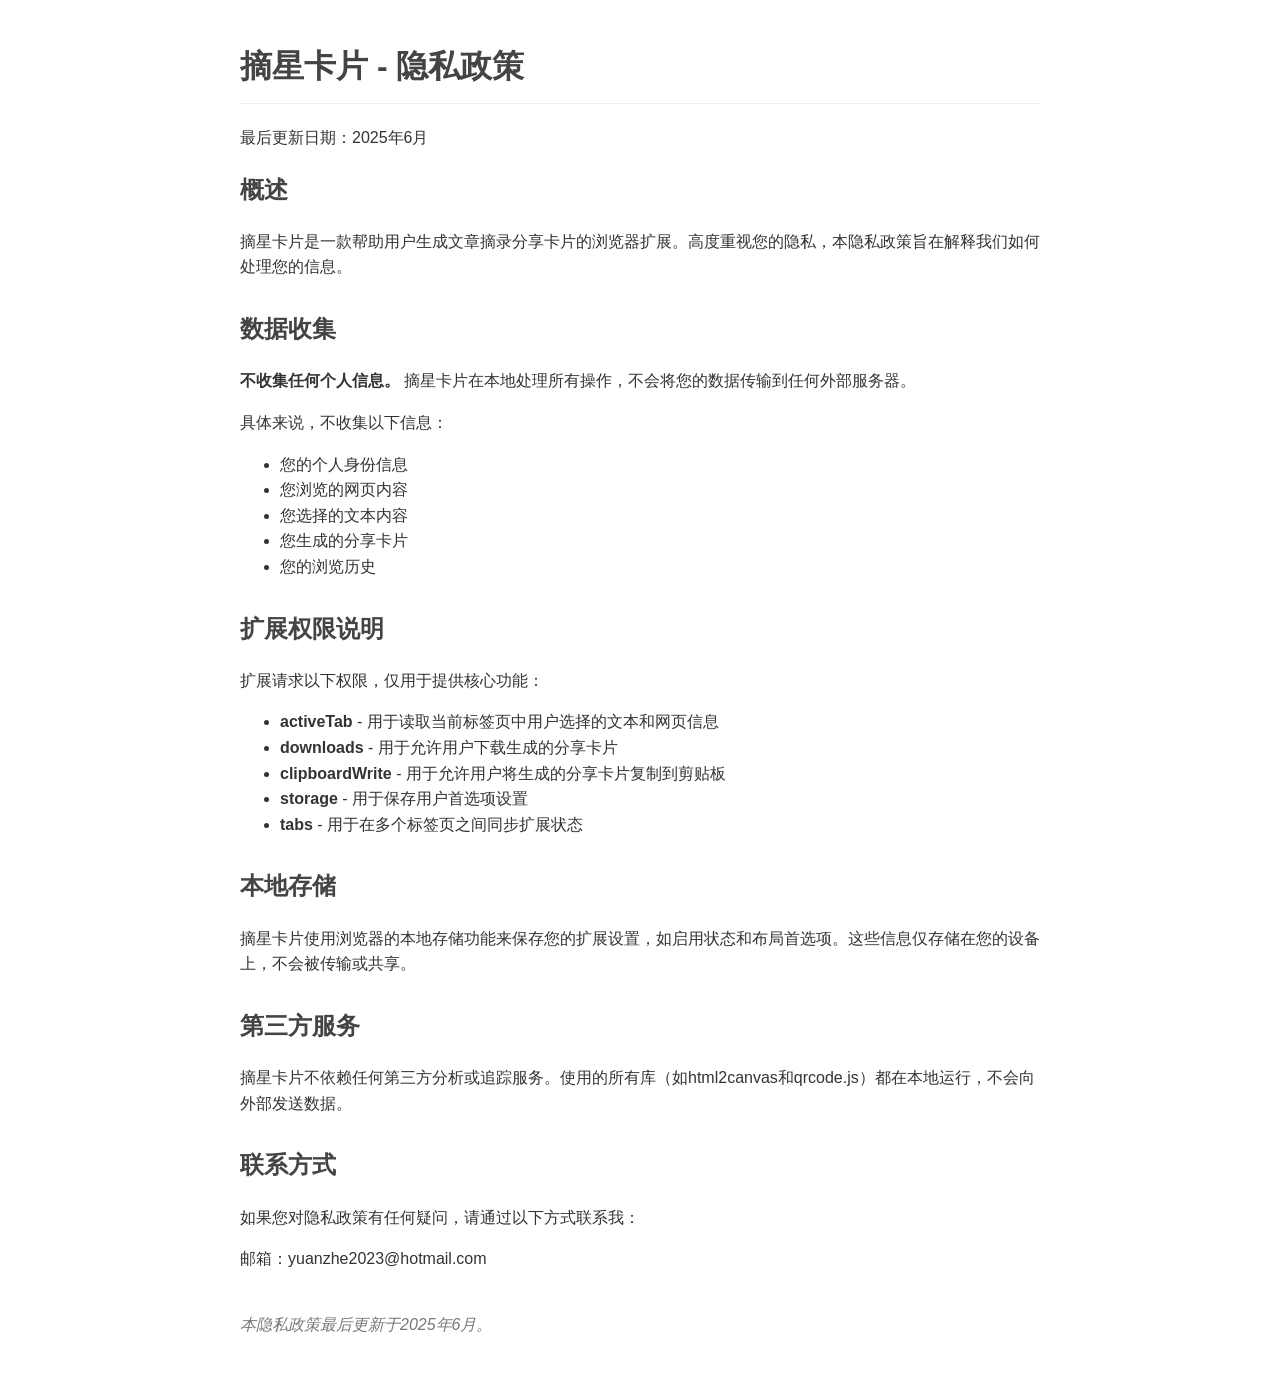
==== index.html @ 1c5a8ed7 "Update index.html" ====
<!-- privacy.html -->
<!DOCTYPE html>
<html>
<head>
    <meta charset="UTF-8">
    <title>摘星卡片 - 隐私政策</title>
    <style>
        body {
            font-family: Arial, sans-serif;
            max-width: 800px;
            margin: 0 auto;
            padding: 20px;
            line-height: 1.6;
            color: #333;
        }
        h1, h2 {
            color: #444;
        }
        h1 {
            border-bottom: 1px solid #eee;
            padding-bottom: 10px;
        }
        .section {
            margin-bottom: 30px;
        }
        .date {
            color: #777;
            font-style: italic;
            margin-top: 40px;
        }
    </style>
</head>
<body>
    <h1>摘星卡片 - 隐私政策</h1>
    <p>最后更新日期：2025年6月</p>
    
    <div class="section">
        <h2>概述</h2>
        <p>摘星卡片是一款帮助用户生成文章摘录分享卡片的浏览器扩展。高度重视您的隐私，本隐私政策旨在解释我们如何处理您的信息。</p>
    </div>
    
    <div class="section">
        <h2>数据收集</h2>
        <p><strong>不收集任何个人信息。</strong> 摘星卡片在本地处理所有操作，不会将您的数据传输到任何外部服务器。</p>
        <p>具体来说，不收集以下信息：</p>
        <ul>
            <li>您的个人身份信息</li>
            <li>您浏览的网页内容</li>
            <li>您选择的文本内容</li>
            <li>您生成的分享卡片</li>
            <li>您的浏览历史</li>
        </ul>
    </div>
    
    <div class="section">
        <h2>扩展权限说明</h2>
        <p>扩展请求以下权限，仅用于提供核心功能：</p>
        <ul>
            <li><strong>activeTab</strong> - 用于读取当前标签页中用户选择的文本和网页信息</li>
            <li><strong>downloads</strong> - 用于允许用户下载生成的分享卡片</li>
            <li><strong>clipboardWrite</strong> - 用于允许用户将生成的分享卡片复制到剪贴板</li>
            <li><strong>storage</strong> - 用于保存用户首选项设置</li>
            <li><strong>tabs</strong> - 用于在多个标签页之间同步扩展状态</li>
        </ul>
    </div>
    
    <div class="section">
        <h2>本地存储</h2>
        <p>摘星卡片使用浏览器的本地存储功能来保存您的扩展设置，如启用状态和布局首选项。这些信息仅存储在您的设备上，不会被传输或共享。</p>
    </div>
    
    <div class="section">
        <h2>第三方服务</h2>
        <p>摘星卡片不依赖任何第三方分析或追踪服务。使用的所有库（如html2canvas和qrcode.js）都在本地运行，不会向外部发送数据。</p>
    </div>
    
    <div class="section">
        <h2>联系方式</h2>
        <p>如果您对隐私政策有任何疑问，请通过以下方式联系我：</p>
        <p>邮箱：yuanzhe2023@hotmail.com</p>
    </div>
    
    <div class="date">
        <p>本隐私政策最后更新于2025年6月。</p>
    </div>
</body>
</html>
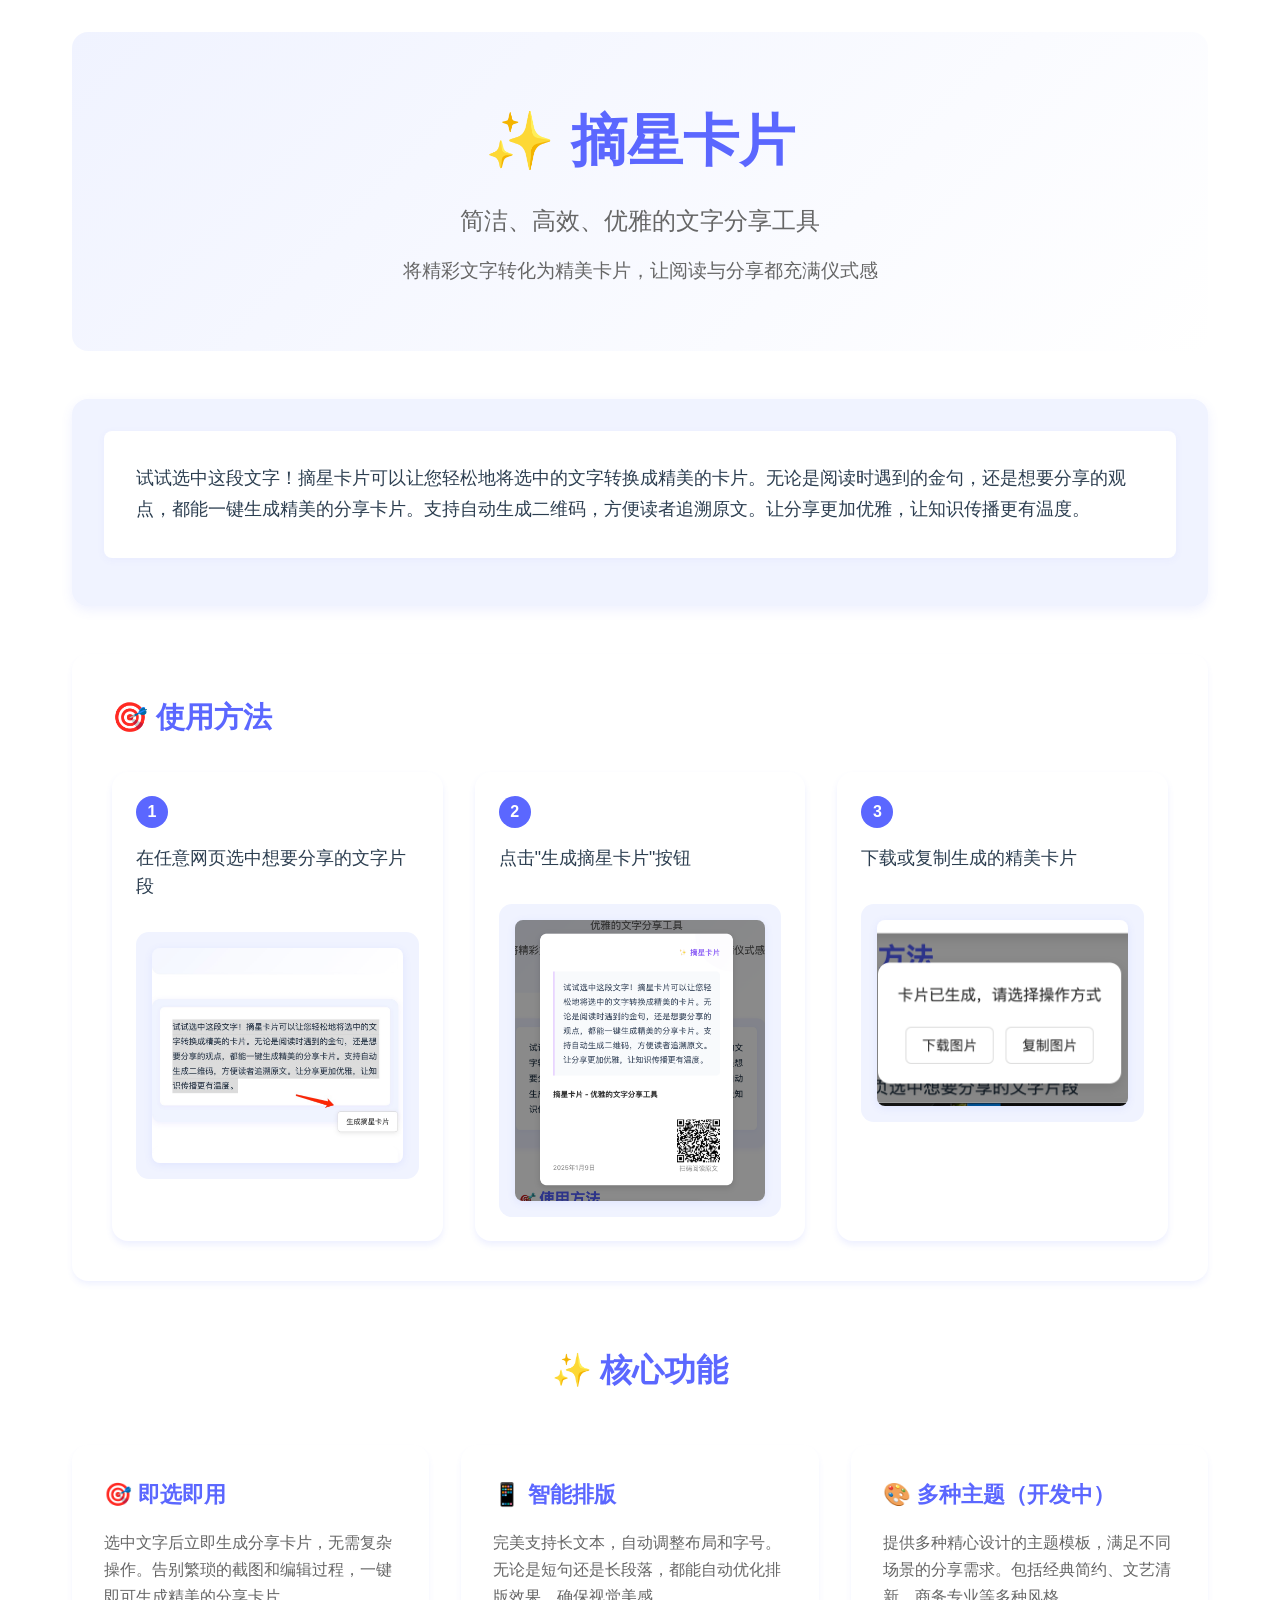
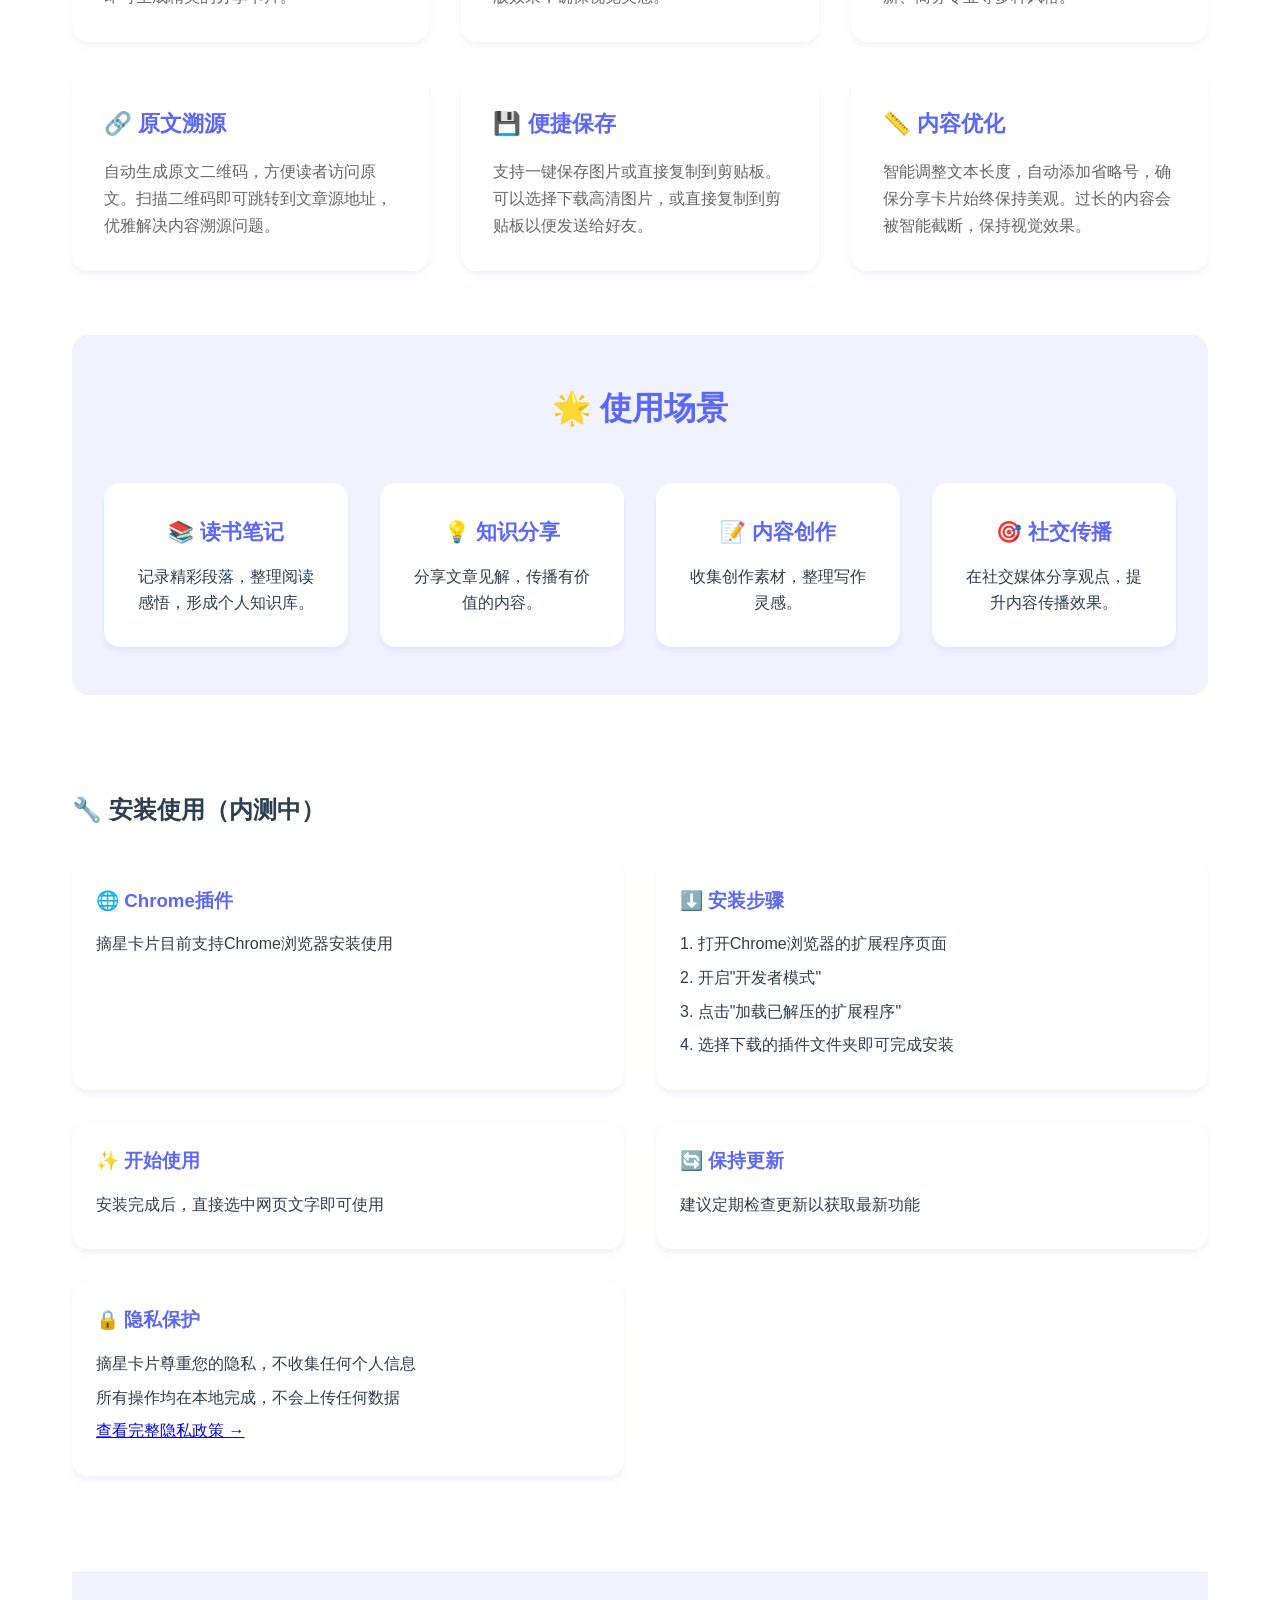
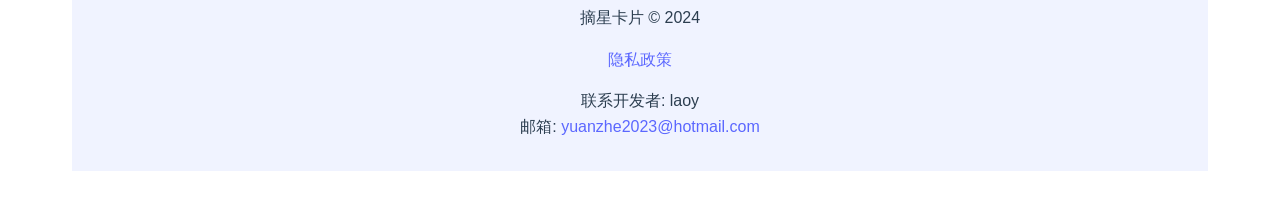
==== commit 65eccbaa: "Update index.html" ====
--- a/index.html
+++ b/index.html
@@ -1,87 +1,688 @@
-<!-- privacy.html -->
 <!DOCTYPE html>
-<html>
+<html lang="zh-CN">
 <head>
     <meta charset="UTF-8">
-    <title>摘星卡片 - 隐私政策</title>
+    <meta name="viewport" content="width=device-width, initial-scale=1.0">
+    <title>摘星卡片 - 简洁、高效、优雅的文字分享工具</title>
     <style>
+        :root {
+            --primary: #5B67FF;
+            --primary-light: #F0F3FF;
+            --text: #2C3E50;
+            --bg: #ffffff;
+        }
+    
+        * {
+            margin: 0;
+            padding: 0;
+            box-sizing: border-box;
+        }
+    
         body {
-            font-family: Arial, sans-serif;
-            max-width: 800px;
+            font-family: -apple-system, BlinkMacSystemFont, "Segoe UI", Roboto, sans-serif;
+            color: var(--text);
+            line-height: 1.6;
+            background: var(--bg);
+        }
+    
+        .container {
+            max-width: 1200px;
             margin: 0 auto;
-            padding: 20px;
-            line-height: 1.6;
-            color: #333;
-        }
-        h1, h2 {
-            color: #444;
-        }
-        h1 {
-            border-bottom: 1px solid #eee;
-            padding-bottom: 10px;
-        }
-        .section {
-            margin-bottom: 30px;
-        }
-        .date {
-            color: #777;
-            font-style: italic;
-            margin-top: 40px;
+            padding: 2rem;
+        }
+    
+        .hero {
+            text-align: center;
+            padding: 4rem 0;
+            background: linear-gradient(135deg, var(--primary-light) 0%, #FFFFFF 100%);
+            border-radius: 1rem;
+            margin-bottom: 3rem;
+        }
+    
+        .hero h1 {
+            font-size: 3.5rem;
+            margin-bottom: 1rem;
+            color: var(--primary);
+            animation: fadeInUp 0.8s ease;
+        }
+    
+        .hero p {
+            font-size: 1.5rem;
+            color: #666;
+            margin-bottom: 1rem;
+            animation: fadeInUp 1s ease;
+        }
+    
+        .hero-desc {
+            font-size: 1.2rem;
+            color: #666;
+            max-width: 600px;
+            margin: 0 auto;
+            animation: fadeInUp 1.2s ease;
+        }
+    
+        .demo-area {
+            background: var(--primary-light);
+            padding: 2rem;
+            border-radius: 1rem;
+            margin: 2rem 0;
+            box-shadow: 0 4px 12px rgba(91, 103, 255, 0.1);
+        }
+    
+        .demo-text {
+            background: white;
+            padding: 2rem;
+            border-radius: 0.5rem;
+            margin-bottom: 1rem;
+            line-height: 1.8;
+            font-size: 1.1rem;
+            box-shadow: 0 2px 8px rgba(91, 103, 255, 0.05);
+            cursor: text;
+        }
+    
+        .instructions {
+            background: white;
+            padding: 2.5rem;
+            border-radius: 1rem;
+            margin: 3rem 0;
+            box-shadow: 0 4px 6px -1px rgba(91, 103, 255, 0.1);
+        }
+    
+        .instructions h2 {
+            color: var(--primary);
+            margin-bottom: 1.5rem;
+            font-size: 1.8rem;
+        }
+    
+        .instructions ol {
+            padding-left: 1.5rem;
+            counter-reset: step;
+        }
+    
+        .instructions li {
+            margin-bottom: 1rem;
+            font-size: 1.1rem;
+            position: relative;
+            padding-left: 1rem;
+        }
+    
+        .features {
+            margin: 4rem 0;
+        }
+    
+        .features h2 {
+            text-align: center;
+            margin-bottom: 3rem;
+            color: var(--primary);
+            font-size: 2rem;
+        }
+    
+        .feature-grid {
+            display: grid;
+            grid-template-columns: repeat(auto-fit, minmax(280px, 1fr));
+            gap: 2rem;
+        }
+    
+        .feature {
+            background: white;
+            padding: 2rem;
+            border-radius: 1rem;
+            box-shadow: 0 4px 6px -1px rgba(91, 103, 255, 0.1);
+            transition: transform 0.3s ease, box-shadow 0.3s ease;
+        }
+    
+        .feature:hover {
+            transform: translateY(-5px);
+            box-shadow: 0 8px 12px -1px rgba(91, 103, 255, 0.15);
+        }
+    
+        .feature h3 {
+            color: var(--primary);
+            margin-bottom: 1rem;
+            font-size: 1.4rem;
+            display: flex;
+            align-items: center;
+            gap: 0.5rem;
+        }
+    
+        .feature p {
+            color: #666;
+            line-height: 1.7;
+        }
+    
+        .benefits {
+            margin: 4rem 0;
+            padding: 3rem 0;
+            background: var(--primary-light);
+            border-radius: 1rem;
+        }
+    
+        .benefits h2 {
+            text-align: center;
+            color: var(--primary);
+            margin-bottom: 3rem;
+            font-size: 2rem;
+        }
+    
+        .benefit-grid {
+            display: grid;
+            grid-template-columns: repeat(auto-fit, minmax(240px, 1fr));
+            gap: 2rem;
+            padding: 0 2rem;
+        }
+    
+        .benefit-item {
+            background: white;
+            padding: 2rem;
+            border-radius: 1rem;
+            text-align: center;
+            box-shadow: 0 4px 6px rgba(91, 103, 255, 0.1);
+            transition: transform 0.3s ease;
+        }
+    
+        .benefit-item:hover {
+            transform: translateY(-5px);
+        }
+    
+        .benefit-item h3 {
+            color: var(--primary);
+            margin-bottom: 1rem;
+            font-size: 1.3rem;
+        }
+    
+        footer {
+            text-align: center;
+            padding: 3rem 0;
+            margin-top: 4rem;
+            border-top: 1px solid #eee;
+        }
+    
+        .footer-links {
+            margin: 1rem 0;
+        }
+    
+        .footer-links a {
+            color: var(--primary);
+            text-decoration: none;
+            margin: 0 1rem;
+            transition: color 0.3s ease;
+        }
+    
+        .footer-links a:hover {
+            color: var(--text);
+        }
+
+        /* 添加新的demo演示样式 */
+        .demo-steps {
+            display: none;
+            margin-top: 2rem;
+            padding: 1rem;
+            background: white;
+            border-radius: 0.5rem;
+            box-shadow: 0 2px 8px rgba(91, 103, 255, 0.1);
+            animation: fadeIn 0.5s ease;
+        }
+
+        .demo-step {
+            display: none;
+            padding: 1rem;
+            margin-bottom: 1rem;
+            border-radius: 0.5rem;
+            background: var(--primary-light);
+        }
+
+        .demo-card {
+            background: white;
+            padding: 2rem;
+            border-radius: 0.5rem;
+            box-shadow: 0 4px 12px rgba(91, 103, 255, 0.15);
+            margin: 1rem 0;
+            position: relative;
+        }
+
+        .demo-buttons {
+            display: flex;
+            gap: 1rem;
+            margin-top: 1rem;
+        }
+
+        .demo-button {
+            padding: 0.5rem 1.5rem;
+            border-radius: 0.5rem;
+            border: none;
+            background: var(--primary);
+            color: white;
+            cursor: pointer;
+            transition: all 0.3s ease;
+        }
+
+        .demo-button:hover {
+            transform: translateY(-2px);
+            box-shadow: 0 2px 8px rgba(91, 103, 255, 0.2);
+        }
+
+        .usage-section {
+    padding: 2rem 0;
+        }
+
+        .usage-grid {
+            display: grid;
+            grid-template-columns: repeat(2, 1fr);
+            gap: 2rem;
+            margin-top: 2rem;
+        }
+
+        .usage-item {
+            background: white;
+            padding: 1.5rem;
+            border-radius: 1rem;
+            box-shadow: 0 4px 6px rgba(91, 103, 255, 0.1);
+        }
+
+        .usage-item h3 {
+            color: var(--primary);
+            margin-bottom: 1rem;
+        }
+
+        .usage-item p {
+            margin-bottom: 0.5rem;
+            color: var(--text);
+        }
+
+        .footer {
+            margin-top: 4rem;
+            padding: 2rem 0;
+            background: var(--primary-light);
+        }
+
+        .footer-content {
+            max-width: 1200px;
+            margin: 0 auto;
+            padding: 0 1rem;
+            text-align: center;
+        }
+
+        .contact {
+            margin-top: 1rem;
+        }
+
+        .contact a {
+            color: var(--primary);
+            text-decoration: none;
+        }
+
+        .contact a:hover {
+            text-decoration: underline;
+        }
+
+        @media (max-width: 768px) {
+            .usage-grid {
+                grid-template-columns: 1fr;
+            }
+            
+            .usage-item {
+                padding: 1rem;
+            }
+        }
+
+
+
+
+
+        @keyframes fadeIn {
+            from { opacity: 0; transform: translateY(10px); }
+            to { opacity: 1; transform: translateY(0); }
+        }
+
+
+
+
+
+
+
+    
+        @keyframes fadeInUp {
+            from {
+                opacity: 0;
+                transform: translateY(20px);
+            }
+            to {
+                opacity: 1;
+                transform: translateY(0);
+            }
+        }
+    
+        /* 响应式设计 */
+        @media (max-width: 768px) {
+            .container {
+                padding: 1rem;
+            }
+    
+            .hero h1 {
+                font-size: 2.5rem;
+            }
+    
+            .hero p {
+                font-size: 1.2rem;
+            }
+    
+            .feature-grid {
+                grid-template-columns: 1fr;
+            }
+    
+            .demo-area {
+                padding: 1rem;
+            }
+    
+            .demo-text {
+                padding: 1.5rem;
+                font-size: 1rem;
+            }
+    
+            .instructions {
+                padding: 1.5rem;
+            }
+        }
+    
+        /* 深色模式支持 */
+        @media (prefers-color-scheme: dark) {
+            :root {
+                --bg: #ffffff;
+                --text: #2C3E50;
+                --primary-light: #F0F3FF;
+            }
+    
+            .feature,
+            .benefit-item,
+            .demo-text {
+                background: #ffffff;
+            }
         }
     </style>
 </head>
 <body>
-    <h1>摘星卡片 - 隐私政策</h1>
-    <p>最后更新日期：2025年6月</p>
-    
-    <div class="section">
-        <h2>概述</h2>
-        <p>摘星卡片是一款帮助用户生成文章摘录分享卡片的浏览器扩展。高度重视您的隐私，本隐私政策旨在解释我们如何处理您的信息。</p>
+    <div class="container">
+        <section class="hero">
+            <h1>✨ 摘星卡片</h1>
+            <p>简洁、高效、优雅的文字分享工具</p>
+            <div class="hero-desc">
+                将精彩文字转化为精美卡片，让阅读与分享都充满仪式感
+            </div>
+        </section>
+
+        <section class="demo-area">
+            <div class="demo-text">
+                试试选中这段文字！摘星卡片可以让您轻松地将选中的文字转换成精美的卡片。无论是阅读时遇到的金句，还是想要分享的观点，都能一键生成精美的分享卡片。支持自动生成二维码，方便读者追溯原文。让分享更加优雅，让知识传播更有温度。
+            </div>
+        </section>
+
+        <section class="instructions">
+            <h2>🎯 使用方法</h2>
+            <div class="instruction-steps">
+                <div class="step">
+                    <div class="step-content">
+                        <div class="step-number">1</div>
+                        <p>在任意网页选中想要分享的文字片段</p>
+                        <div class="step-image">
+                            <img src="click.png" alt="选中文字示例" />
+                        </div>
+                    </div>
+                </div>
+        
+                <div class="step">
+                    <div class="step-content">
+                        <div class="step-number">2</div>
+                        <p>点击"生成摘星卡片"按钮</p>
+                        <div class="step-image">
+                            <img src="create.png" alt="点击生成按钮" />
+                        </div>
+                    </div>
+                </div>
+        
+                <div class="step">
+                    <div class="step-content">
+                        <div class="step-number">3</div>
+                        <p>下载或复制生成的精美卡片</p>
+                        <div class="step-image">
+                            <img src="choose.png" alt="卡片预览和下载" />
+                        </div>
+                    </div>
+                </div>
+            </div>
+        </section>
+        
+        <style>
+        .instruction-steps {
+            display: grid;
+            gap: 2rem;
+            margin-top: 2rem;
+        }
+        
+        .step {
+            background: white;
+            border-radius: 1rem;
+            padding: 1.5rem;
+            box-shadow: 0 4px 6px rgba(91, 103, 255, 0.1);
+            transition: transform 0.3s ease;
+        }
+        
+        .step:hover {
+            transform: translateY(-5px);
+        }
+        
+        .step-content {
+            display: flex;
+            flex-direction: column;
+            gap: 1rem;
+        }
+        
+        .step-number {
+            width: 2rem;
+            height: 2rem;
+            background: var(--primary);
+            color: white;
+            border-radius: 50%;
+            display: flex;
+            align-items: center;
+            justify-content: center;
+            font-weight: bold;
+        }
+        
+        .step p {
+            font-size: 1.1rem;
+            color: var(--text);
+            margin-bottom: 1rem;
+        }
+        
+        .step-image {
+            background: var(--primary-light);
+            border-radius: 0.8rem;
+            padding: 1rem;
+            display: flex;
+            justify-content: center;
+            align-items: center;
+            overflow: hidden;
+        }
+        
+        .step-image img {
+            max-width: 100%;
+            height: auto;
+            border-radius: 0.5rem;
+            box-shadow: 0 2px 8px rgba(91, 103, 255, 0.1);
+        }
+        
+        @media (min-width: 768px) {
+            .instruction-steps {
+                grid-template-columns: repeat(3, 1fr);
+            }
+        }
+        
+        @media (max-width: 767px) {
+            .instruction-steps {
+                grid-template-columns: 1fr;
+            }
+            
+            .step {
+                padding: 1rem;
+            }
+        }
+        </style>
+
+        <section class="features">
+            <h2>✨ 核心功能</h2>
+            <div class="feature-grid">
+                <div class="feature">
+                    <h3>🎯 即选即用</h3>
+                    <p>选中文字后立即生成分享卡片，无需复杂操作。告别繁琐的截图和编辑过程，一键即可生成精美的分享卡片。</p>
+                </div>
+                
+                <div class="feature">
+                    <h3>📱 智能排版</h3>
+                    <p>完美支持长文本，自动调整布局和字号。无论是短句还是长段落，都能自动优化排版效果，确保视觉美感。</p>
+                </div>
+                
+                <div class="feature">
+                    <h3>🎨 多种主题（开发中）</h3>
+                    <p>提供多种精心设计的主题模板，满足不同场景的分享需求。包括经典简约、文艺清新、商务专业等多种风格。</p>
+                </div>
+                
+                <div class="feature">
+                    <h3>🔗 原文溯源</h3>
+                    <p>自动生成原文二维码，方便读者访问原文。扫描二维码即可跳转到文章源地址，优雅解决内容溯源问题。</p>
+                </div>
+                
+                <div class="feature">
+                    <h3>💾 便捷保存</h3>
+                    <p>支持一键保存图片或直接复制到剪贴板。可以选择下载高清图片，或直接复制到剪贴板以便发送给好友。</p>
+                </div>
+                
+                <div class="feature">
+                    <h3>📏 内容优化</h3>
+                    <p>智能调整文本长度，自动添加省略号，确保分享卡片始终保持美观。过长的内容会被智能截断，保持视觉效果。</p>
+                </div>
+            </div>
+        </section>
+
+        <section class="benefits">
+            <h2>🌟 使用场景</h2>
+            <div class="benefit-grid">
+                <div class="benefit-item">
+                    <h3>📚 读书笔记</h3>
+                    <p>记录精彩段落，整理阅读感悟，形成个人知识库。</p>
+                </div>
+                <div class="benefit-item">
+                    <h3>💡 知识分享</h3>
+                    <p>分享文章见解，传播有价值的内容。</p>
+                </div>
+                <div class="benefit-item">
+                    <h3>📝 内容创作</h3>
+                    <p>收集创作素材，整理写作灵感。</p>
+                </div>
+                <div class="benefit-item">
+                    <h3>🎯 社交传播</h3>
+                    <p>在社交媒体分享观点，提升内容传播效果。</p>
+                </div>
+            </div>
+        </section>
+
+        <!-- 添加安装使用部分 -->
+        <section class="usage-section">
+            <h2>🔧 安装使用（内测中）</h2>
+            <div class="usage-grid">
+                <div class="usage-item">
+                    <h3>🌐 Chrome插件</h3>
+                    <p>摘星卡片目前支持Chrome浏览器安装使用</p>
+                </div>
+                
+                <div class="usage-item">
+                    <h3>⬇️ 安装步骤</h3>
+                    <p>1. 打开Chrome浏览器的扩展程序页面</p>
+                    <p>2. 开启"开发者模式"</p>
+                    <p>3. 点击"加载已解压的扩展程序"</p>
+                    <p>4. 选择下载的插件文件夹即可完成安装</p>
+                </div>
+                
+                <div class="usage-item">
+                    <h3>✨ 开始使用</h3>
+                    <p>安装完成后，直接选中网页文字即可使用</p>
+                </div>
+                
+                <div class="usage-item">
+                    <h3>🔄 保持更新</h3>
+                    <p>建议定期检查更新以获取最新功能</p>
+                </div>
+
+                 <!-- 添加新的隐私项 -->
+        <div class="usage-item">
+            <h3>🔒 隐私保护</h3>
+            <p>摘星卡片尊重您的隐私，不收集任何个人信息</p>
+            <p>所有操作均在本地完成，不会上传任何数据</p>
+            <p><a href="https://starcardprivacy.pages.dev/" target="_blank">查看完整隐私政策 →</a></p>
+        </div>
+            </div>
+        </section>
+
+
+        <!-- 修改底部联系信息 -->
+      <footer class="footer">
+    <div class="footer-content">
+        <div class="copyright">
+            <p>摘星卡片 © 2024</p>
+        </div>
+        <div class="footer-links">
+            <a href="https://starcardprivacy.pages.dev/" target="_blank">隐私政策</a>
+        </div>
+        <div class="contact">
+            <p>联系开发者: laoy</p>
+            <p>邮箱: <a href="mailto:yuanzhe2023@hotmail.com">yuanzhe2023@hotmail.com</a></p>
+        </div>
     </div>
-    
-    <div class="section">
-        <h2>数据收集</h2>
-        <p><strong>不收集任何个人信息。</strong> 摘星卡片在本地处理所有操作，不会将您的数据传输到任何外部服务器。</p>
-        <p>具体来说，不收集以下信息：</p>
-        <ul>
-            <li>您的个人身份信息</li>
-            <li>您浏览的网页内容</li>
-            <li>您选择的文本内容</li>
-            <li>您生成的分享卡片</li>
-            <li>您的浏览历史</li>
-        </ul>
-    </div>
-    
-    <div class="section">
-        <h2>扩展权限说明</h2>
-        <p>扩展请求以下权限，仅用于提供核心功能：</p>
-        <ul>
-            <li><strong>activeTab</strong> - 用于读取当前标签页中用户选择的文本和网页信息</li>
-            <li><strong>downloads</strong> - 用于允许用户下载生成的分享卡片</li>
-            <li><strong>clipboardWrite</strong> - 用于允许用户将生成的分享卡片复制到剪贴板</li>
-            <li><strong>storage</strong> - 用于保存用户首选项设置</li>
-            <li><strong>tabs</strong> - 用于在多个标签页之间同步扩展状态</li>
-        </ul>
-    </div>
-    
-    <div class="section">
-        <h2>本地存储</h2>
-        <p>摘星卡片使用浏览器的本地存储功能来保存您的扩展设置，如启用状态和布局首选项。这些信息仅存储在您的设备上，不会被传输或共享。</p>
-    </div>
-    
-    <div class="section">
-        <h2>第三方服务</h2>
-        <p>摘星卡片不依赖任何第三方分析或追踪服务。使用的所有库（如html2canvas和qrcode.js）都在本地运行，不会向外部发送数据。</p>
-    </div>
-    
-    <div class="section">
-        <h2>联系方式</h2>
-        <p>如果您对隐私政策有任何疑问，请通过以下方式联系我：</p>
-        <p>邮箱：yuanzhe2023@hotmail.com</p>
-    </div>
-    
-    <div class="date">
-        <p>本隐私政策最后更新于2025年6月。</p>
-    </div>
+</footer>
+    <script>
+
+        // 演示选中文字效果
+        document.querySelector('.demo-text').addEventListener('mouseup', function() {
+            const selection = window.getSelection();
+            if (selection.toString().trim().length > 0) {
+                // 创建提示按钮
+                const toast = document.createElement('div');
+                toast.style.cssText = `
+                    position: fixed;
+                    top: 50%;
+                    left: 50%;
+                    transform: translate(-50%, -50%);
+                    background: var(--primary);
+                    color: white;
+                    padding: 1rem 2rem;
+                    border-radius: 0.5rem;
+                    z-index: 1000;
+                    animation: fadeIn 0.3s ease;
+                `;
+                toast.textContent = '👆 实际使用时会在这里显示"生成摘星卡片"按钮';
+                document.body.appendChild(toast);
+                
+                // 2秒后移除提示
+                setTimeout(() => {
+                    toast.style.animation = 'fadeOut 0.3s ease';
+                    setTimeout(() => toast.remove(), 300);
+                }, 2000);
+            }
+        });
+
+        // 平滑滚动
+        document.querySelectorAll('a[href^="#"]').forEach(anchor => {
+            anchor.addEventListener('click', function (e) {
+                e.preventDefault();
+                document.querySelector(this.getAttribute('href'))?.scrollIntoView({
+                    behavior: 'smooth'
+                });
+            });
+        });
+
+/* 添加新的demo代码 */
+
+
+
+    </script>
 </body>
 </html>
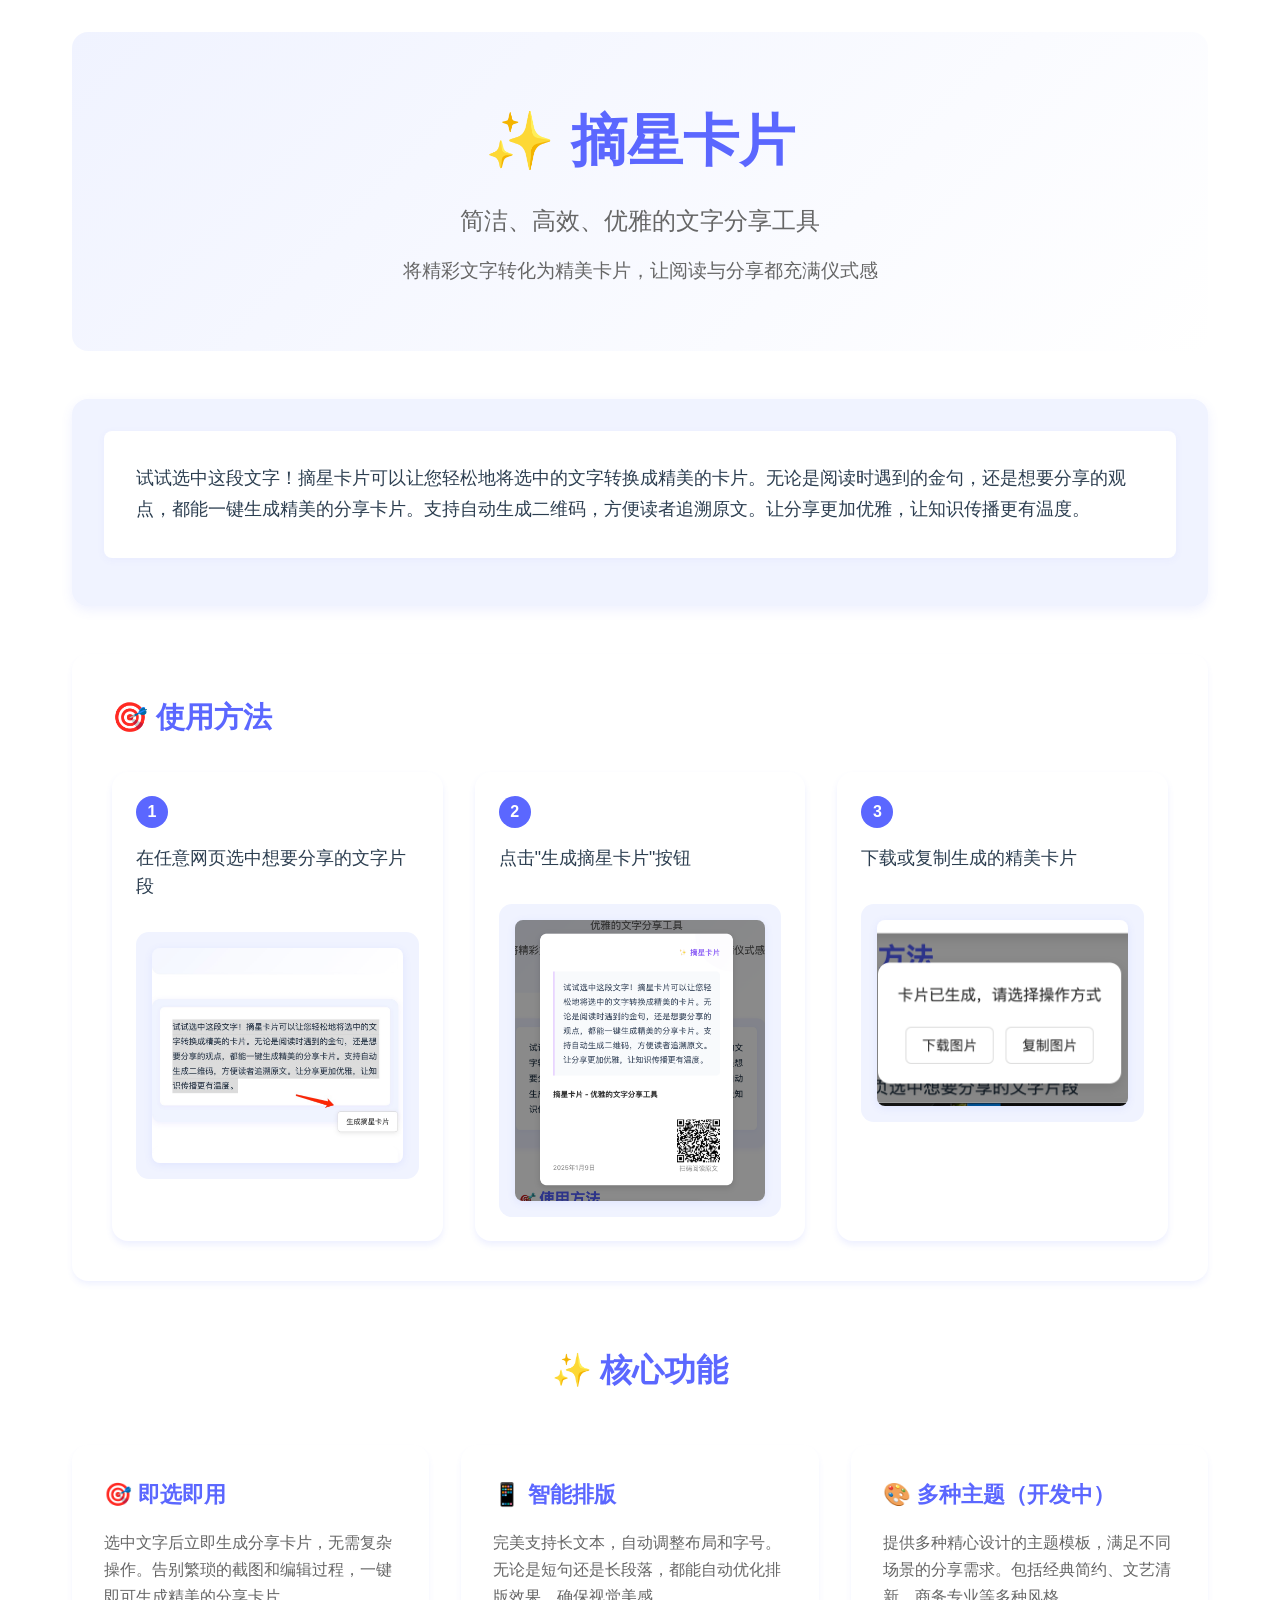
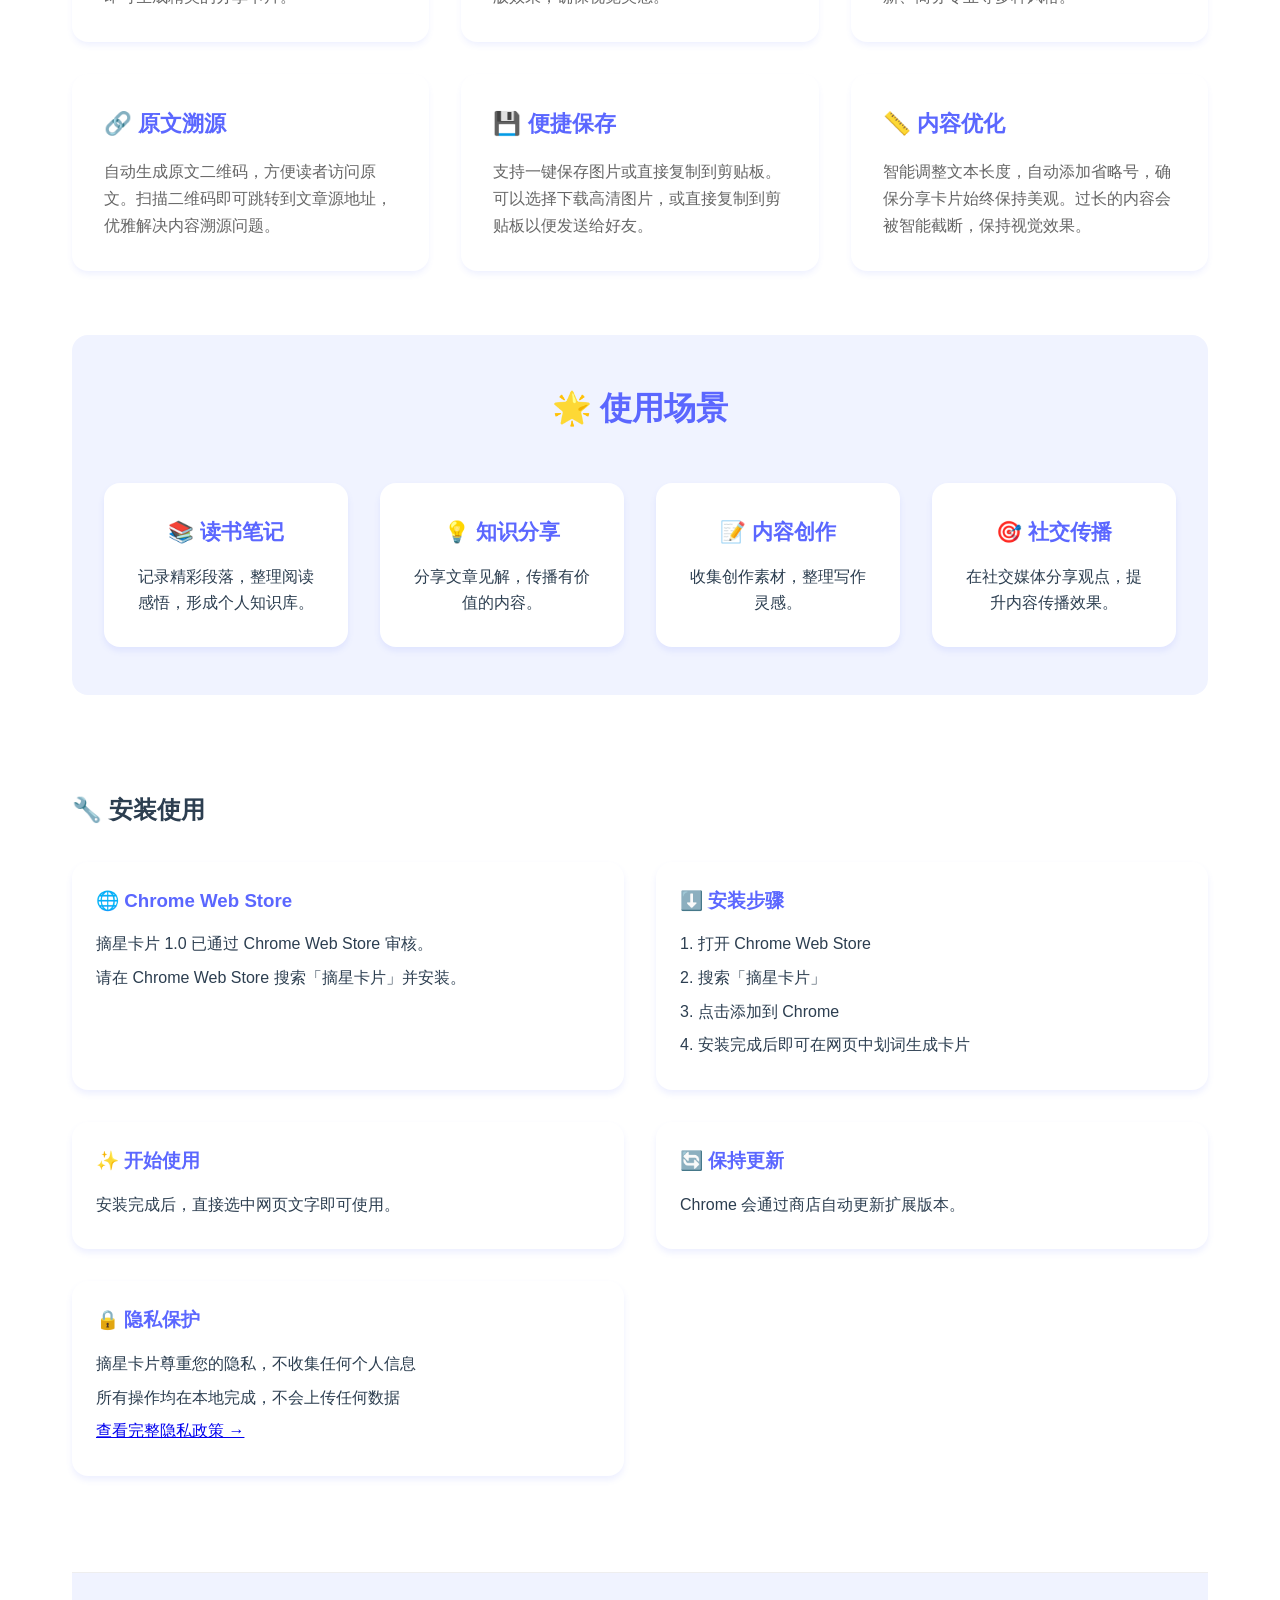
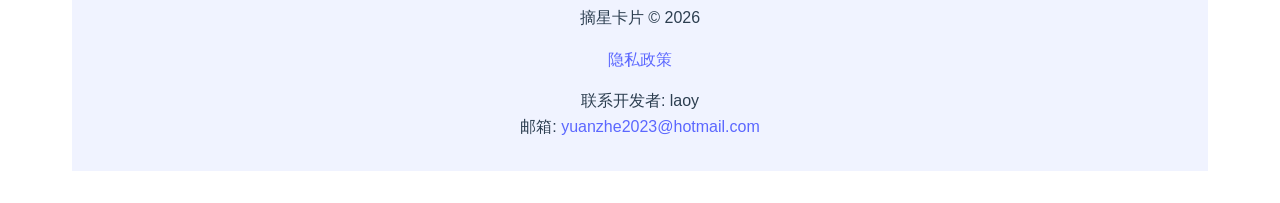
==== commit 8b551b49: "Update Starcard page for Chrome Web Store launch" ====
--- a/index.html
+++ b/index.html
@@ -587,29 +587,30 @@
 
         <!-- 添加安装使用部分 -->
         <section class="usage-section">
-            <h2>🔧 安装使用（内测中）</h2>
+            <h2>🔧 安装使用</h2>
             <div class="usage-grid">
                 <div class="usage-item">
-                    <h3>🌐 Chrome插件</h3>
-                    <p>摘星卡片目前支持Chrome浏览器安装使用</p>
+                    <h3>🌐 Chrome Web Store</h3>
+                    <p>摘星卡片 1.0 已通过 Chrome Web Store 审核。</p>
+                    <p>请在 Chrome Web Store 搜索「摘星卡片」并安装。</p>
                 </div>
                 
                 <div class="usage-item">
                     <h3>⬇️ 安装步骤</h3>
-                    <p>1. 打开Chrome浏览器的扩展程序页面</p>
-                    <p>2. 开启"开发者模式"</p>
-                    <p>3. 点击"加载已解压的扩展程序"</p>
-                    <p>4. 选择下载的插件文件夹即可完成安装</p>
+                    <p>1. 打开 Chrome Web Store</p>
+                    <p>2. 搜索「摘星卡片」</p>
+                    <p>3. 点击添加到 Chrome</p>
+                    <p>4. 安装完成后即可在网页中划词生成卡片</p>
                 </div>
                 
                 <div class="usage-item">
                     <h3>✨ 开始使用</h3>
-                    <p>安装完成后，直接选中网页文字即可使用</p>
+                    <p>安装完成后，直接选中网页文字即可使用。</p>
                 </div>
                 
                 <div class="usage-item">
                     <h3>🔄 保持更新</h3>
-                    <p>建议定期检查更新以获取最新功能</p>
+                    <p>Chrome 会通过商店自动更新扩展版本。</p>
                 </div>
 
                  <!-- 添加新的隐私项 -->
@@ -617,7 +618,7 @@
             <h3>🔒 隐私保护</h3>
             <p>摘星卡片尊重您的隐私，不收集任何个人信息</p>
             <p>所有操作均在本地完成，不会上传任何数据</p>
-            <p><a href="https://starcardprivacy.pages.dev/" target="_blank">查看完整隐私政策 →</a></p>
+            <p><a href="./privacy.html">查看完整隐私政策 →</a></p>
         </div>
             </div>
         </section>
@@ -625,12 +626,12 @@
 
         <!-- 修改底部联系信息 -->
       <footer class="footer">
-    <div class="footer-content">
+        <div class="footer-content">
         <div class="copyright">
-            <p>摘星卡片 © 2024</p>
+            <p>摘星卡片 © 2026</p>
         </div>
         <div class="footer-links">
-            <a href="https://starcardprivacy.pages.dev/" target="_blank">隐私政策</a>
+            <a href="./privacy.html">隐私政策</a>
         </div>
         <div class="contact">
             <p>联系开发者: laoy</p>
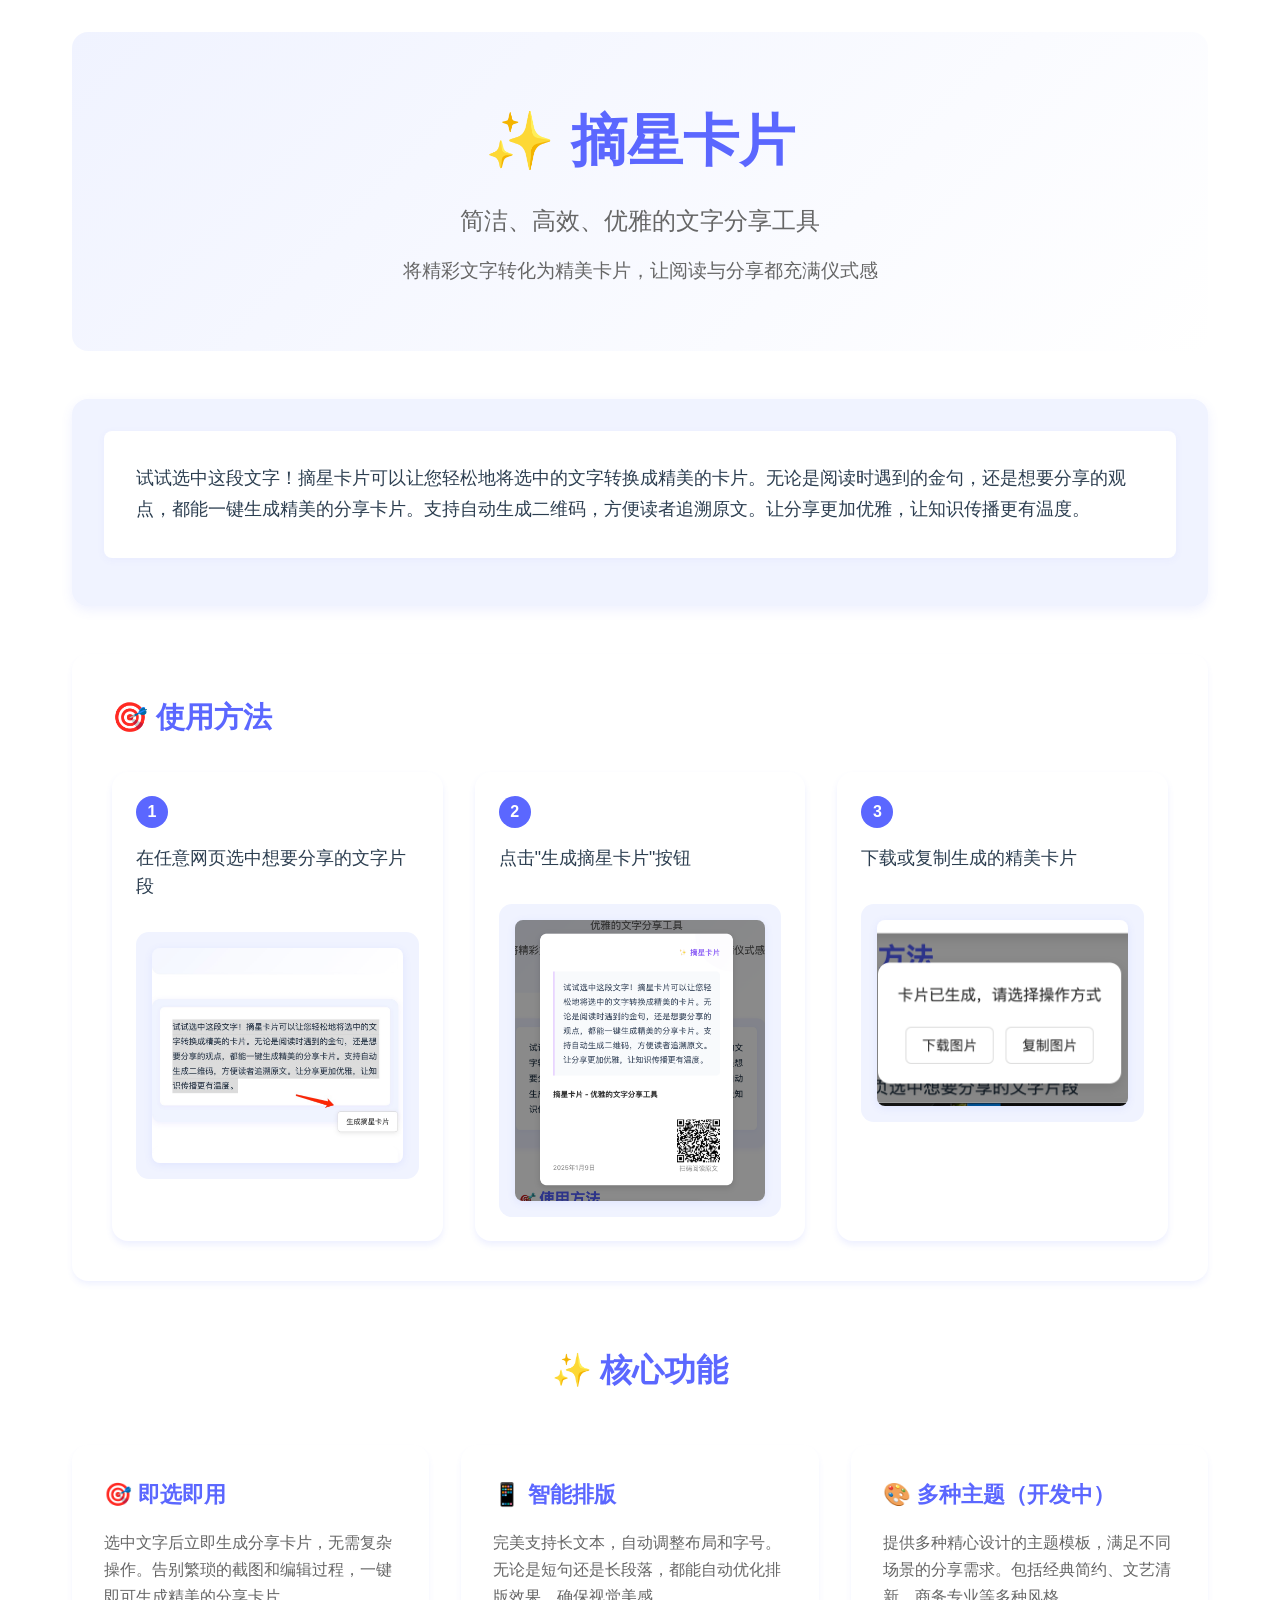
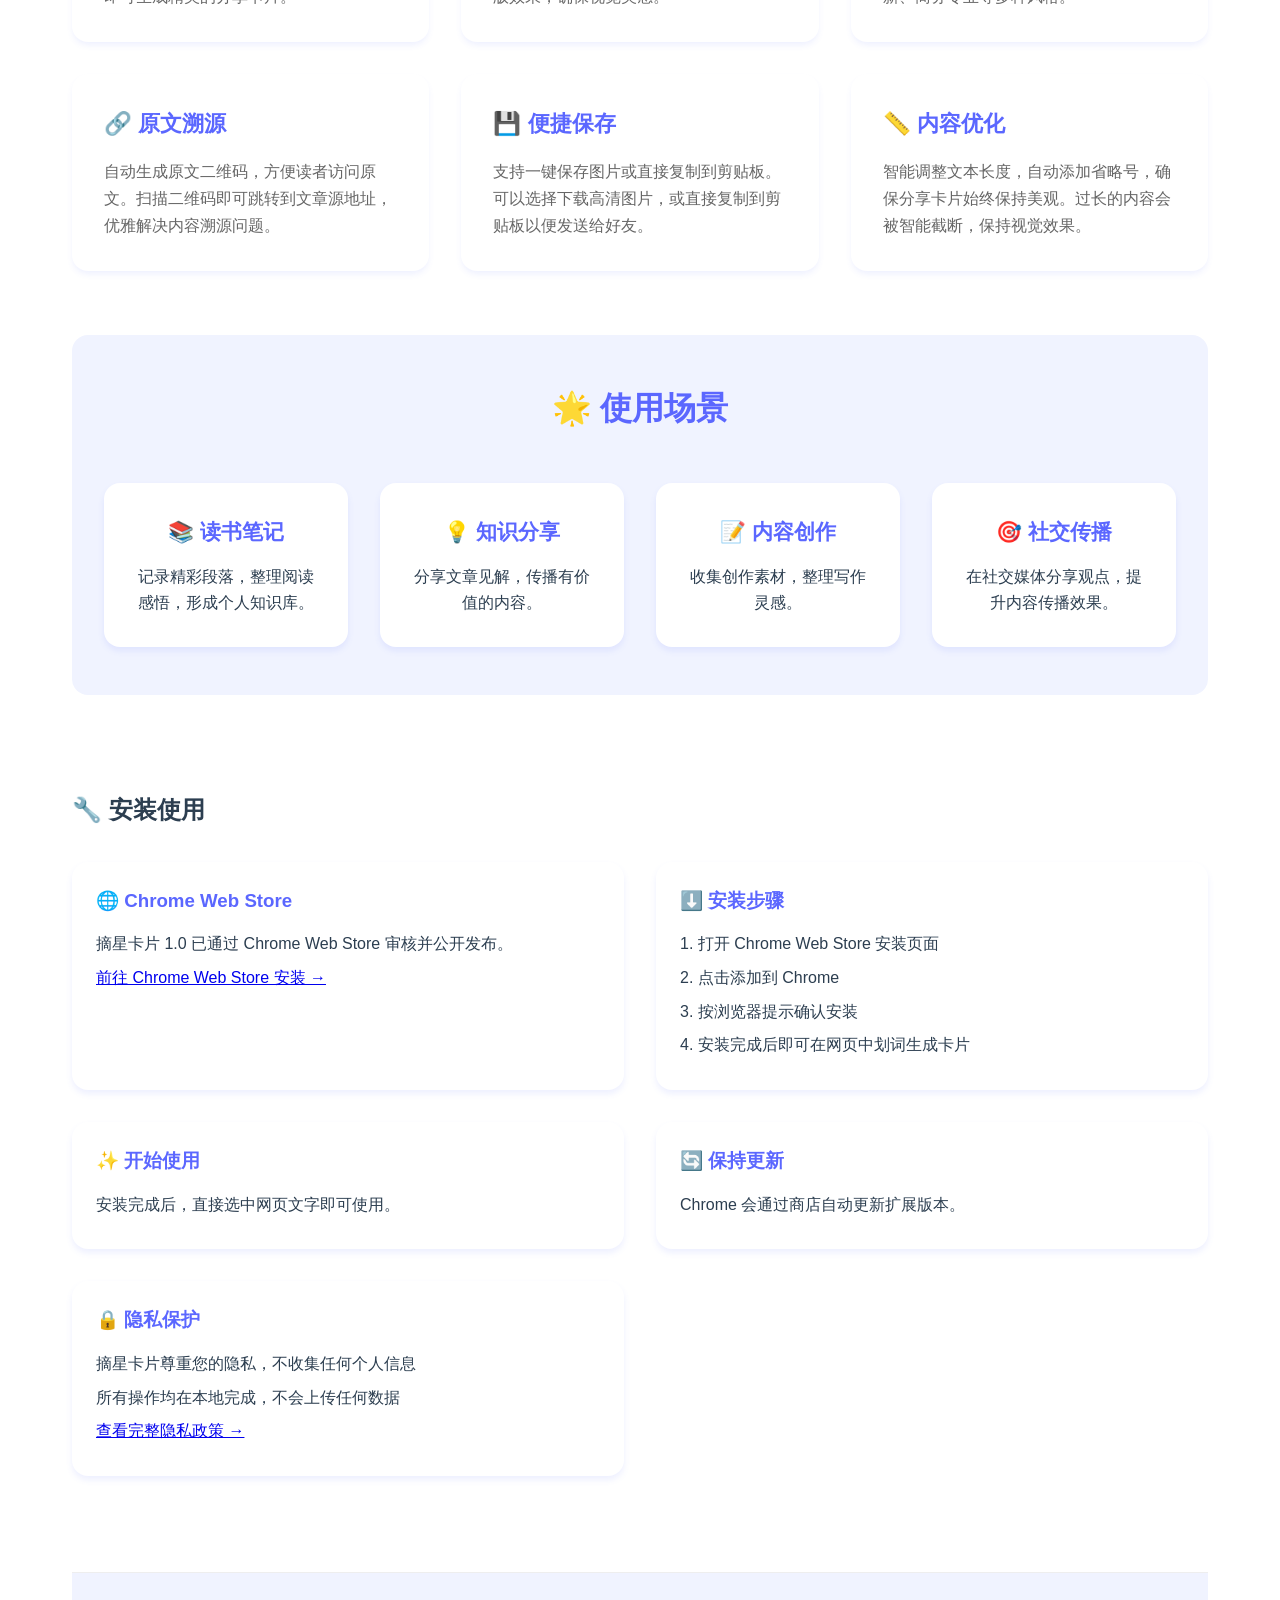
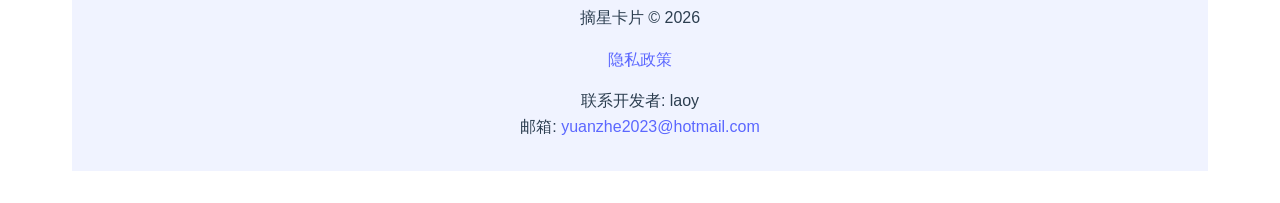
==== commit d4be9551: "Link Starcard Chrome Web Store listing" ====
--- a/index.html
+++ b/index.html
@@ -591,15 +591,15 @@
             <div class="usage-grid">
                 <div class="usage-item">
                     <h3>🌐 Chrome Web Store</h3>
-                    <p>摘星卡片 1.0 已通过 Chrome Web Store 审核。</p>
-                    <p>请在 Chrome Web Store 搜索「摘星卡片」并安装。</p>
+                    <p>摘星卡片 1.0 已通过 Chrome Web Store 审核并公开发布。</p>
+                    <p><a href="https://chromewebstore.google.com/detail/摘星卡片/begimcgdknolpegbnajppnilboonmfgf" target="_blank" rel="noopener">前往 Chrome Web Store 安装 →</a></p>
                 </div>
                 
                 <div class="usage-item">
                     <h3>⬇️ 安装步骤</h3>
-                    <p>1. 打开 Chrome Web Store</p>
-                    <p>2. 搜索「摘星卡片」</p>
-                    <p>3. 点击添加到 Chrome</p>
+                    <p>1. 打开 Chrome Web Store 安装页面</p>
+                    <p>2. 点击添加到 Chrome</p>
+                    <p>3. 按浏览器提示确认安装</p>
                     <p>4. 安装完成后即可在网页中划词生成卡片</p>
                 </div>
                 
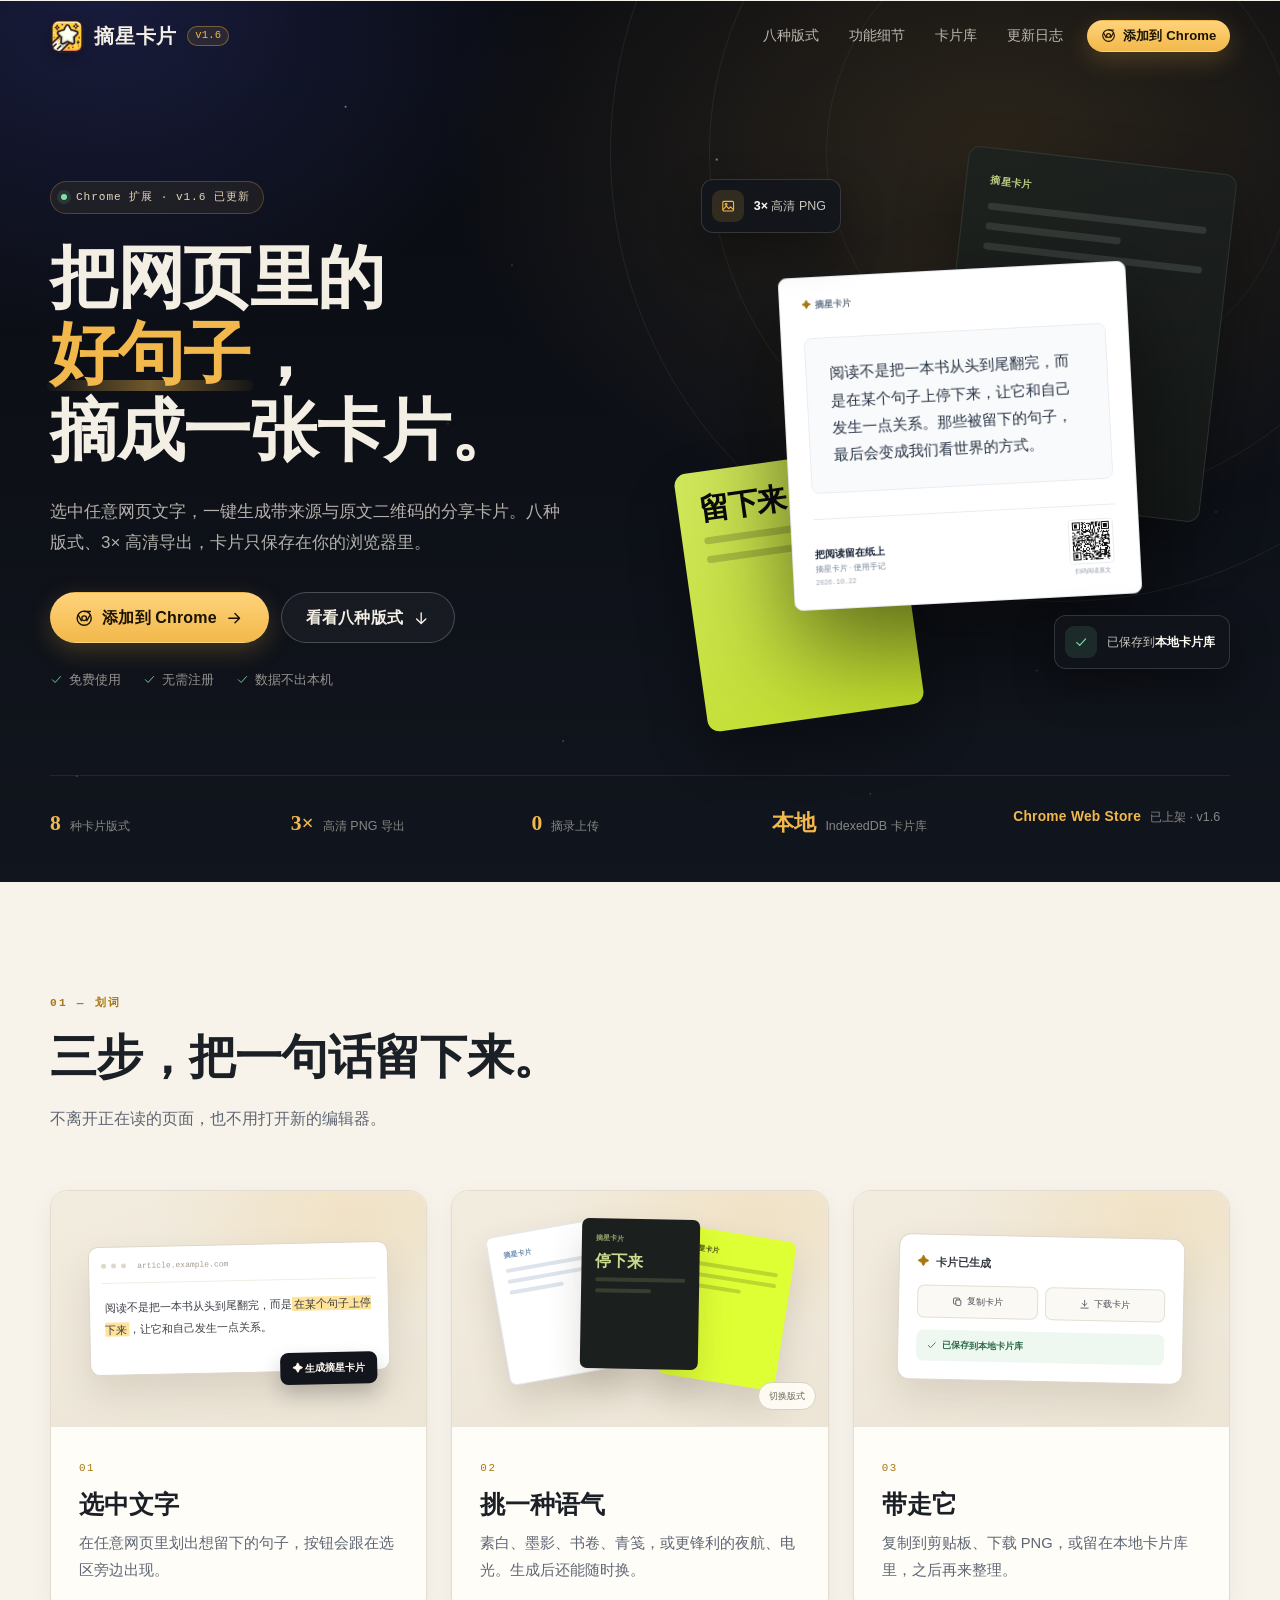
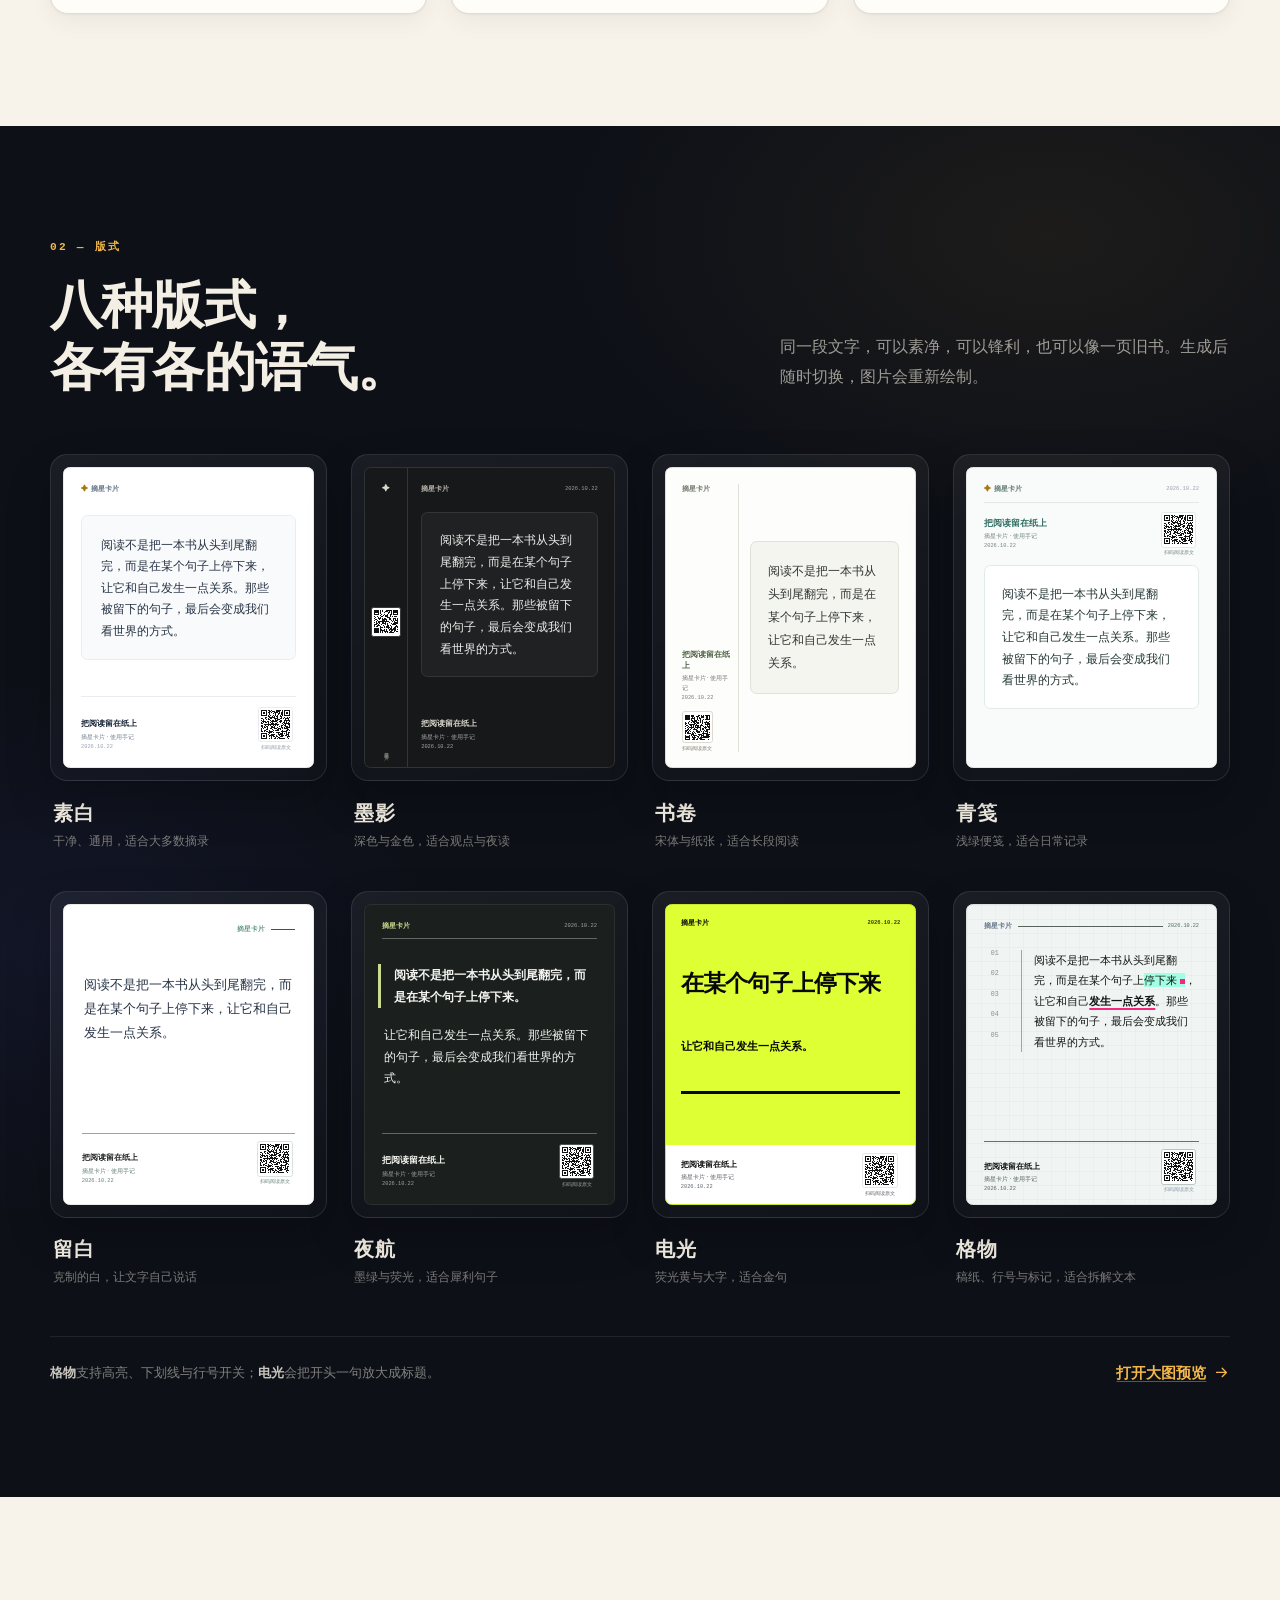
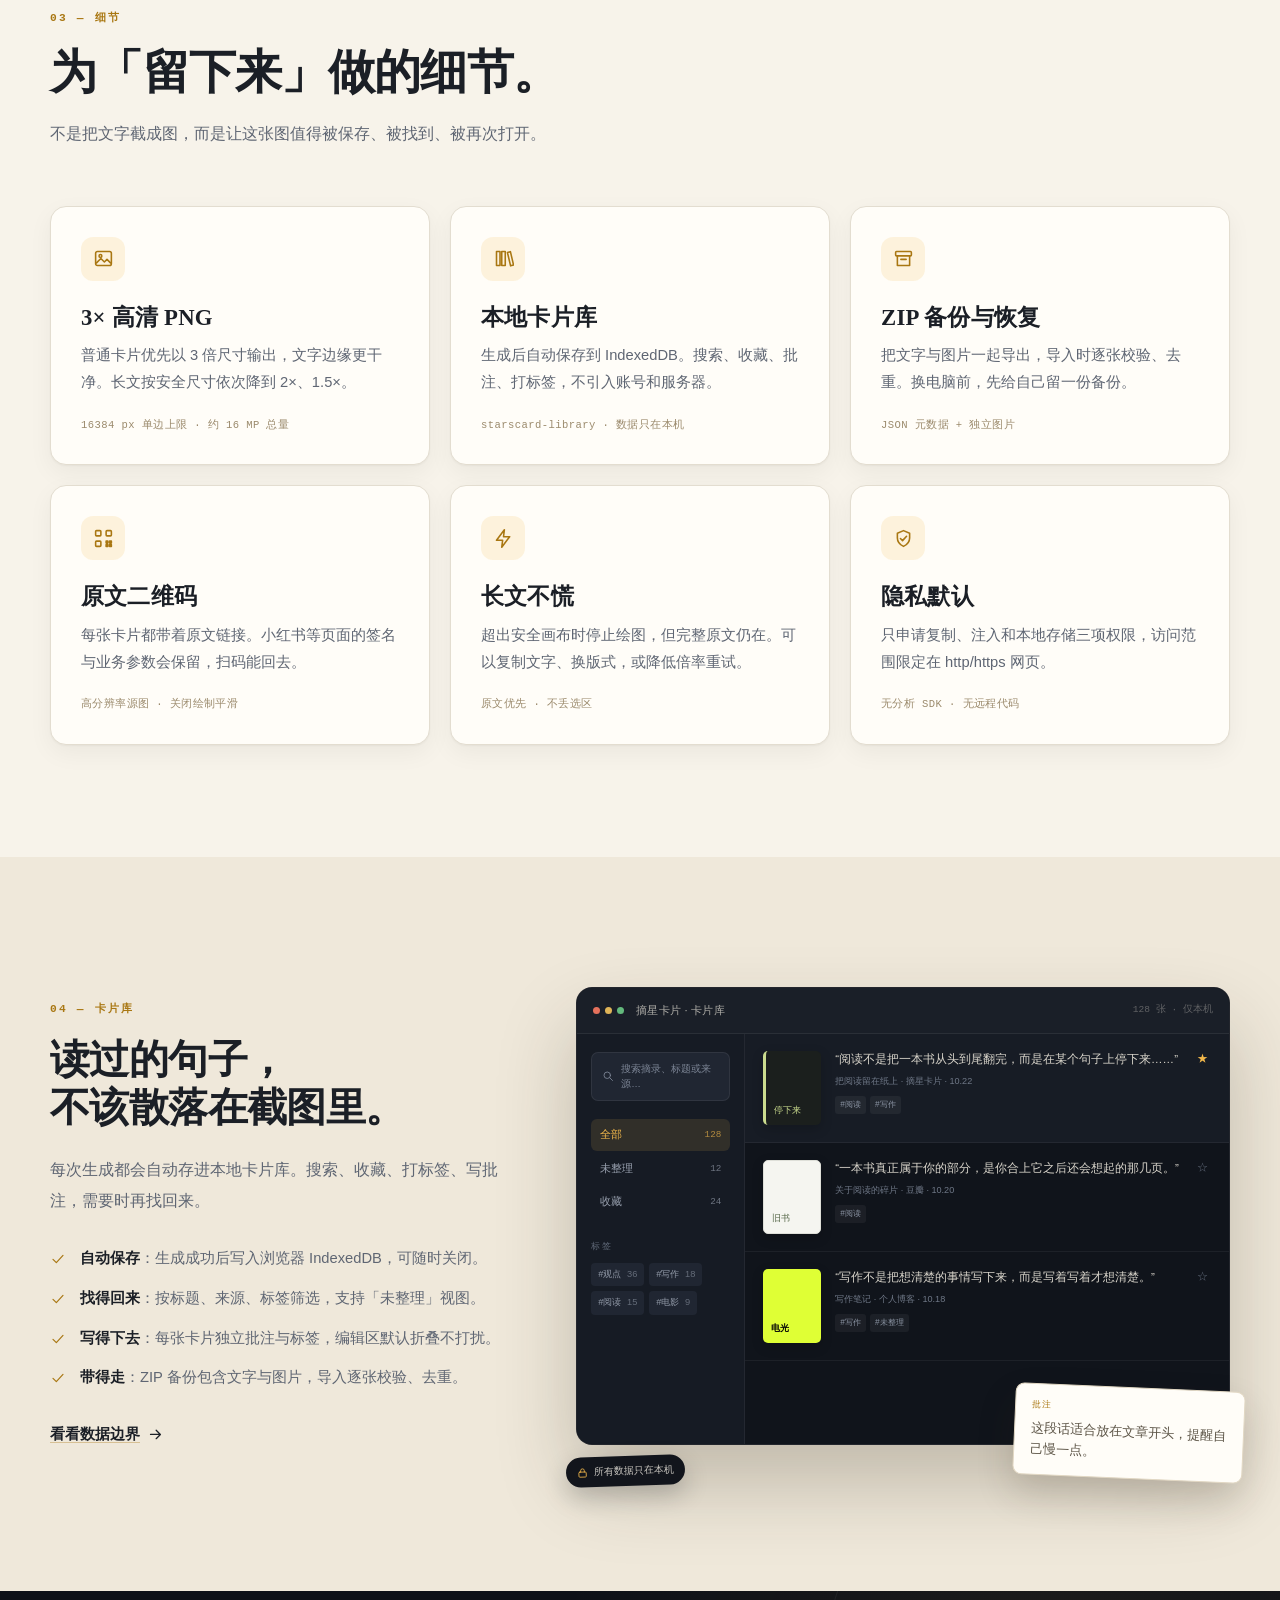
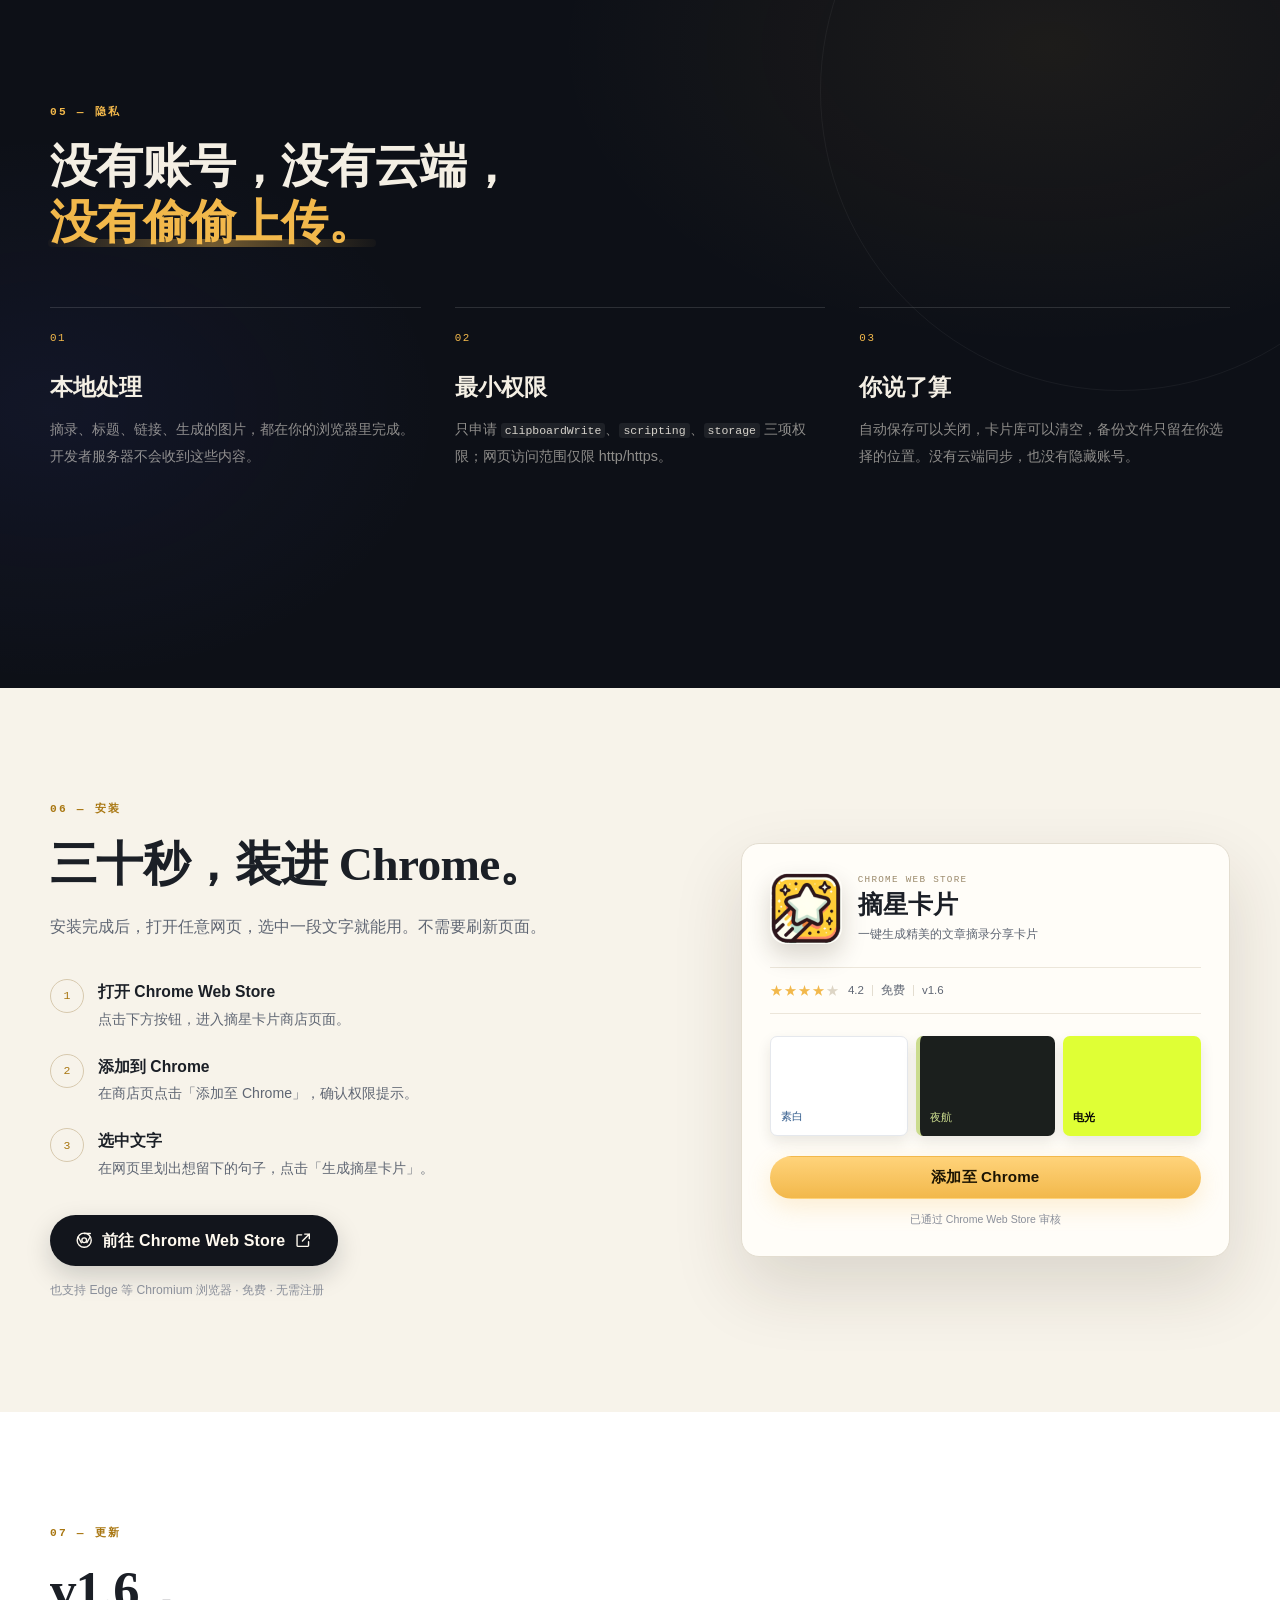
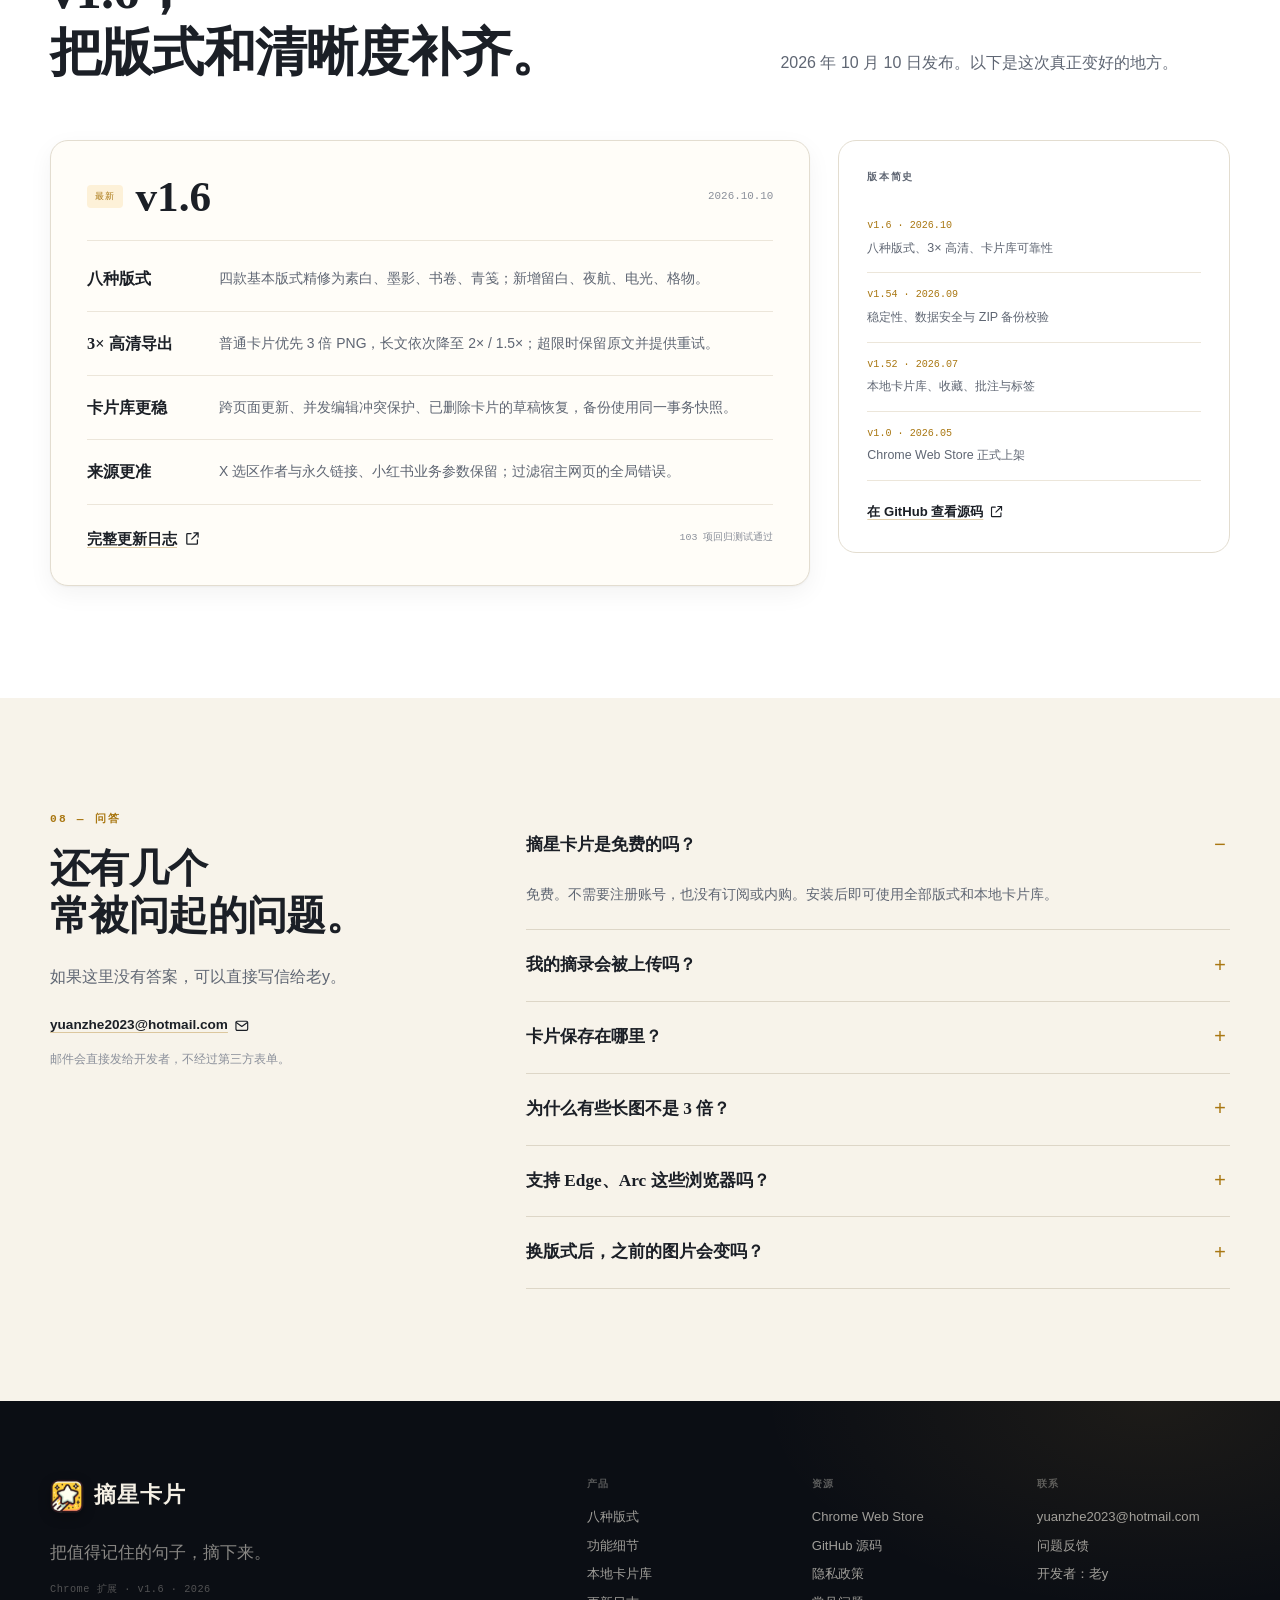
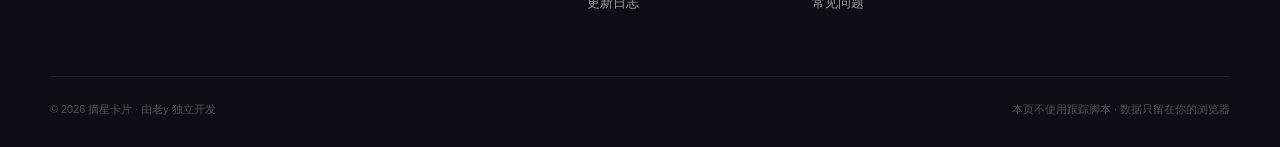
==== commit fec668d8: "Refresh starcard site for extension v1.6" ====
--- a/index.html
+++ b/index.html
@@ -3,687 +3,627 @@
 <head>
     <meta charset="UTF-8">
     <meta name="viewport" content="width=device-width, initial-scale=1.0">
-    <title>摘星卡片 - 简洁、高效、优雅的文字分享工具</title>
-    <style>
-        :root {
-            --primary: #5B67FF;
-            --primary-light: #F0F3FF;
-            --text: #2C3E50;
-            --bg: #ffffff;
-        }
-    
-        * {
-            margin: 0;
-            padding: 0;
-            box-sizing: border-box;
-        }
-    
-        body {
-            font-family: -apple-system, BlinkMacSystemFont, "Segoe UI", Roboto, sans-serif;
-            color: var(--text);
-            line-height: 1.6;
-            background: var(--bg);
-        }
-    
-        .container {
-            max-width: 1200px;
-            margin: 0 auto;
-            padding: 2rem;
-        }
-    
-        .hero {
-            text-align: center;
-            padding: 4rem 0;
-            background: linear-gradient(135deg, var(--primary-light) 0%, #FFFFFF 100%);
-            border-radius: 1rem;
-            margin-bottom: 3rem;
-        }
-    
-        .hero h1 {
-            font-size: 3.5rem;
-            margin-bottom: 1rem;
-            color: var(--primary);
-            animation: fadeInUp 0.8s ease;
-        }
-    
-        .hero p {
-            font-size: 1.5rem;
-            color: #666;
-            margin-bottom: 1rem;
-            animation: fadeInUp 1s ease;
-        }
-    
-        .hero-desc {
-            font-size: 1.2rem;
-            color: #666;
-            max-width: 600px;
-            margin: 0 auto;
-            animation: fadeInUp 1.2s ease;
-        }
-    
-        .demo-area {
-            background: var(--primary-light);
-            padding: 2rem;
-            border-radius: 1rem;
-            margin: 2rem 0;
-            box-shadow: 0 4px 12px rgba(91, 103, 255, 0.1);
-        }
-    
-        .demo-text {
-            background: white;
-            padding: 2rem;
-            border-radius: 0.5rem;
-            margin-bottom: 1rem;
-            line-height: 1.8;
-            font-size: 1.1rem;
-            box-shadow: 0 2px 8px rgba(91, 103, 255, 0.05);
-            cursor: text;
-        }
-    
-        .instructions {
-            background: white;
-            padding: 2.5rem;
-            border-radius: 1rem;
-            margin: 3rem 0;
-            box-shadow: 0 4px 6px -1px rgba(91, 103, 255, 0.1);
-        }
-    
-        .instructions h2 {
-            color: var(--primary);
-            margin-bottom: 1.5rem;
-            font-size: 1.8rem;
-        }
-    
-        .instructions ol {
-            padding-left: 1.5rem;
-            counter-reset: step;
-        }
-    
-        .instructions li {
-            margin-bottom: 1rem;
-            font-size: 1.1rem;
-            position: relative;
-            padding-left: 1rem;
-        }
-    
-        .features {
-            margin: 4rem 0;
-        }
-    
-        .features h2 {
-            text-align: center;
-            margin-bottom: 3rem;
-            color: var(--primary);
-            font-size: 2rem;
-        }
-    
-        .feature-grid {
-            display: grid;
-            grid-template-columns: repeat(auto-fit, minmax(280px, 1fr));
-            gap: 2rem;
-        }
-    
-        .feature {
-            background: white;
-            padding: 2rem;
-            border-radius: 1rem;
-            box-shadow: 0 4px 6px -1px rgba(91, 103, 255, 0.1);
-            transition: transform 0.3s ease, box-shadow 0.3s ease;
-        }
-    
-        .feature:hover {
-            transform: translateY(-5px);
-            box-shadow: 0 8px 12px -1px rgba(91, 103, 255, 0.15);
-        }
-    
-        .feature h3 {
-            color: var(--primary);
-            margin-bottom: 1rem;
-            font-size: 1.4rem;
-            display: flex;
-            align-items: center;
-            gap: 0.5rem;
-        }
-    
-        .feature p {
-            color: #666;
-            line-height: 1.7;
-        }
-    
-        .benefits {
-            margin: 4rem 0;
-            padding: 3rem 0;
-            background: var(--primary-light);
-            border-radius: 1rem;
-        }
-    
-        .benefits h2 {
-            text-align: center;
-            color: var(--primary);
-            margin-bottom: 3rem;
-            font-size: 2rem;
-        }
-    
-        .benefit-grid {
-            display: grid;
-            grid-template-columns: repeat(auto-fit, minmax(240px, 1fr));
-            gap: 2rem;
-            padding: 0 2rem;
-        }
-    
-        .benefit-item {
-            background: white;
-            padding: 2rem;
-            border-radius: 1rem;
-            text-align: center;
-            box-shadow: 0 4px 6px rgba(91, 103, 255, 0.1);
-            transition: transform 0.3s ease;
-        }
-    
-        .benefit-item:hover {
-            transform: translateY(-5px);
-        }
-    
-        .benefit-item h3 {
-            color: var(--primary);
-            margin-bottom: 1rem;
-            font-size: 1.3rem;
-        }
-    
-        footer {
-            text-align: center;
-            padding: 3rem 0;
-            margin-top: 4rem;
-            border-top: 1px solid #eee;
-        }
-    
-        .footer-links {
-            margin: 1rem 0;
-        }
-    
-        .footer-links a {
-            color: var(--primary);
-            text-decoration: none;
-            margin: 0 1rem;
-            transition: color 0.3s ease;
-        }
-    
-        .footer-links a:hover {
-            color: var(--text);
-        }
-
-        /* 添加新的demo演示样式 */
-        .demo-steps {
-            display: none;
-            margin-top: 2rem;
-            padding: 1rem;
-            background: white;
-            border-radius: 0.5rem;
-            box-shadow: 0 2px 8px rgba(91, 103, 255, 0.1);
-            animation: fadeIn 0.5s ease;
-        }
-
-        .demo-step {
-            display: none;
-            padding: 1rem;
-            margin-bottom: 1rem;
-            border-radius: 0.5rem;
-            background: var(--primary-light);
-        }
-
-        .demo-card {
-            background: white;
-            padding: 2rem;
-            border-radius: 0.5rem;
-            box-shadow: 0 4px 12px rgba(91, 103, 255, 0.15);
-            margin: 1rem 0;
-            position: relative;
-        }
-
-        .demo-buttons {
-            display: flex;
-            gap: 1rem;
-            margin-top: 1rem;
-        }
-
-        .demo-button {
-            padding: 0.5rem 1.5rem;
-            border-radius: 0.5rem;
-            border: none;
-            background: var(--primary);
-            color: white;
-            cursor: pointer;
-            transition: all 0.3s ease;
-        }
-
-        .demo-button:hover {
-            transform: translateY(-2px);
-            box-shadow: 0 2px 8px rgba(91, 103, 255, 0.2);
-        }
-
-        .usage-section {
-    padding: 2rem 0;
-        }
-
-        .usage-grid {
-            display: grid;
-            grid-template-columns: repeat(2, 1fr);
-            gap: 2rem;
-            margin-top: 2rem;
-        }
-
-        .usage-item {
-            background: white;
-            padding: 1.5rem;
-            border-radius: 1rem;
-            box-shadow: 0 4px 6px rgba(91, 103, 255, 0.1);
-        }
-
-        .usage-item h3 {
-            color: var(--primary);
-            margin-bottom: 1rem;
-        }
-
-        .usage-item p {
-            margin-bottom: 0.5rem;
-            color: var(--text);
-        }
-
-        .footer {
-            margin-top: 4rem;
-            padding: 2rem 0;
-            background: var(--primary-light);
-        }
-
-        .footer-content {
-            max-width: 1200px;
-            margin: 0 auto;
-            padding: 0 1rem;
-            text-align: center;
-        }
-
-        .contact {
-            margin-top: 1rem;
-        }
-
-        .contact a {
-            color: var(--primary);
-            text-decoration: none;
-        }
-
-        .contact a:hover {
-            text-decoration: underline;
-        }
-
-        @media (max-width: 768px) {
-            .usage-grid {
-                grid-template-columns: 1fr;
-            }
-            
-            .usage-item {
-                padding: 1rem;
-            }
-        }
-
-
-
-
-
-        @keyframes fadeIn {
-            from { opacity: 0; transform: translateY(10px); }
-            to { opacity: 1; transform: translateY(0); }
-        }
-
-
-
-
-
-
-
-    
-        @keyframes fadeInUp {
-            from {
-                opacity: 0;
-                transform: translateY(20px);
-            }
-            to {
-                opacity: 1;
-                transform: translateY(0);
-            }
-        }
-    
-        /* 响应式设计 */
-        @media (max-width: 768px) {
-            .container {
-                padding: 1rem;
-            }
-    
-            .hero h1 {
-                font-size: 2.5rem;
-            }
-    
-            .hero p {
-                font-size: 1.2rem;
-            }
-    
-            .feature-grid {
-                grid-template-columns: 1fr;
-            }
-    
-            .demo-area {
-                padding: 1rem;
-            }
-    
-            .demo-text {
-                padding: 1.5rem;
-                font-size: 1rem;
-            }
-    
-            .instructions {
-                padding: 1.5rem;
-            }
-        }
-    
-        /* 深色模式支持 */
-        @media (prefers-color-scheme: dark) {
-            :root {
-                --bg: #ffffff;
-                --text: #2C3E50;
-                --primary-light: #F0F3FF;
-            }
-    
-            .feature,
-            .benefit-item,
-            .demo-text {
-                background: #ffffff;
-            }
-        }
-    </style>
+    <title>摘星卡片 · 把网页里的好句子，摘成一张卡片</title>
+    <meta name="description" content="摘星卡片是一款 Chrome 扩展：选中网页文字，一键生成带来源与原文二维码的分享卡片。八种版式、3× 高清导出、本地卡片库，数据只留在浏览器。">
+    <meta name="theme-color" content="#0d1017">
+    <link rel="canonical" href="https://starcard.foxlaoy.com/">
+    <link rel="icon" type="image/png" href="assets/icon48.png">
+    <link rel="apple-touch-icon" href="assets/icon128.png">
+
+    <meta property="og:type" content="website">
+    <meta property="og:locale" content="zh_CN">
+    <meta property="og:site_name" content="摘星卡片">
+    <meta property="og:title" content="摘星卡片 · 把网页里的好句子，摘成一张卡片">
+    <meta property="og:description" content="选中任意网页文字，一键生成带来源与原文二维码的分享卡片。八种版式、3× 高清导出，卡片只保存在你的浏览器里。">
+    <meta property="og:url" content="https://starcard.foxlaoy.com/">
+    <meta property="og:image" content="https://starcard.foxlaoy.com/assets/og-cover.png">
+    <meta name="twitter:card" content="summary_large_image">
+
+    <link rel="stylesheet" href="assets/site.css">
+    <script>document.documentElement.classList.add('js');</script>
+    <script type="application/ld+json">
+    {
+      "@context": "https://schema.org",
+      "@type": "SoftwareApplication",
+      "name": "摘星卡片",
+      "operatingSystem": "Chrome",
+      "applicationCategory": "BrowserApplication",
+      "softwareVersion": "1.6",
+      "url": "https://starcard.foxlaoy.com/",
+      "downloadUrl": "https://chromewebstore.google.com/detail/%E6%91%98%E6%98%9F%E5%8D%A1%E7%89%87/begimcgdknolpegbnajppnilboonmfgf",
+      "description": "选中网页文字，一键生成带来源与原文二维码的分享卡片。八种版式、3× 高清导出、本地卡片库。",
+      "offers": {"@type": "Offer", "price": "0", "priceCurrency": "CNY"},
+      "author": {"@type": "Person", "name": "老y"}
+    }
+    </script>
 </head>
-<body>
-    <div class="container">
-        <section class="hero">
-            <h1>✨ 摘星卡片</h1>
-            <p>简洁、高效、优雅的文字分享工具</p>
-            <div class="hero-desc">
-                将精彩文字转化为精美卡片，让阅读与分享都充满仪式感
-            </div>
-        </section>
-
-        <section class="demo-area">
-            <div class="demo-text">
-                试试选中这段文字！摘星卡片可以让您轻松地将选中的文字转换成精美的卡片。无论是阅读时遇到的金句，还是想要分享的观点，都能一键生成精美的分享卡片。支持自动生成二维码，方便读者追溯原文。让分享更加优雅，让知识传播更有温度。
-            </div>
-        </section>
-
-        <section class="instructions">
-            <h2>🎯 使用方法</h2>
-            <div class="instruction-steps">
-                <div class="step">
-                    <div class="step-content">
-                        <div class="step-number">1</div>
-                        <p>在任意网页选中想要分享的文字片段</p>
-                        <div class="step-image">
-                            <img src="click.png" alt="选中文字示例" />
-                        </div>
-                    </div>
-                </div>
-        
-                <div class="step">
-                    <div class="step-content">
-                        <div class="step-number">2</div>
-                        <p>点击"生成摘星卡片"按钮</p>
-                        <div class="step-image">
-                            <img src="create.png" alt="点击生成按钮" />
-                        </div>
-                    </div>
-                </div>
-        
-                <div class="step">
-                    <div class="step-content">
-                        <div class="step-number">3</div>
-                        <p>下载或复制生成的精美卡片</p>
-                        <div class="step-image">
-                            <img src="choose.png" alt="卡片预览和下载" />
-                        </div>
-                    </div>
-                </div>
-            </div>
-        </section>
-        
-        <style>
-        .instruction-steps {
-            display: grid;
-            gap: 2rem;
-            margin-top: 2rem;
-        }
-        
-        .step {
-            background: white;
-            border-radius: 1rem;
-            padding: 1.5rem;
-            box-shadow: 0 4px 6px rgba(91, 103, 255, 0.1);
-            transition: transform 0.3s ease;
-        }
-        
-        .step:hover {
-            transform: translateY(-5px);
-        }
-        
-        .step-content {
-            display: flex;
-            flex-direction: column;
-            gap: 1rem;
-        }
-        
-        .step-number {
-            width: 2rem;
-            height: 2rem;
-            background: var(--primary);
-            color: white;
-            border-radius: 50%;
-            display: flex;
-            align-items: center;
-            justify-content: center;
-            font-weight: bold;
-        }
-        
-        .step p {
-            font-size: 1.1rem;
-            color: var(--text);
-            margin-bottom: 1rem;
-        }
-        
-        .step-image {
-            background: var(--primary-light);
-            border-radius: 0.8rem;
-            padding: 1rem;
-            display: flex;
-            justify-content: center;
-            align-items: center;
-            overflow: hidden;
-        }
-        
-        .step-image img {
-            max-width: 100%;
-            height: auto;
-            border-radius: 0.5rem;
-            box-shadow: 0 2px 8px rgba(91, 103, 255, 0.1);
-        }
-        
-        @media (min-width: 768px) {
-            .instruction-steps {
-                grid-template-columns: repeat(3, 1fr);
-            }
-        }
-        
-        @media (max-width: 767px) {
-            .instruction-steps {
-                grid-template-columns: 1fr;
-            }
-            
-            .step {
-                padding: 1rem;
-            }
-        }
-        </style>
-
-        <section class="features">
-            <h2>✨ 核心功能</h2>
-            <div class="feature-grid">
-                <div class="feature">
-                    <h3>🎯 即选即用</h3>
-                    <p>选中文字后立即生成分享卡片，无需复杂操作。告别繁琐的截图和编辑过程，一键即可生成精美的分享卡片。</p>
-                </div>
-                
-                <div class="feature">
-                    <h3>📱 智能排版</h3>
-                    <p>完美支持长文本，自动调整布局和字号。无论是短句还是长段落，都能自动优化排版效果，确保视觉美感。</p>
-                </div>
-                
-                <div class="feature">
-                    <h3>🎨 多种主题（开发中）</h3>
-                    <p>提供多种精心设计的主题模板，满足不同场景的分享需求。包括经典简约、文艺清新、商务专业等多种风格。</p>
-                </div>
-                
-                <div class="feature">
-                    <h3>🔗 原文溯源</h3>
-                    <p>自动生成原文二维码，方便读者访问原文。扫描二维码即可跳转到文章源地址，优雅解决内容溯源问题。</p>
-                </div>
-                
-                <div class="feature">
-                    <h3>💾 便捷保存</h3>
-                    <p>支持一键保存图片或直接复制到剪贴板。可以选择下载高清图片，或直接复制到剪贴板以便发送给好友。</p>
-                </div>
-                
-                <div class="feature">
-                    <h3>📏 内容优化</h3>
-                    <p>智能调整文本长度，自动添加省略号，确保分享卡片始终保持美观。过长的内容会被智能截断，保持视觉效果。</p>
-                </div>
-            </div>
-        </section>
-
-        <section class="benefits">
-            <h2>🌟 使用场景</h2>
-            <div class="benefit-grid">
-                <div class="benefit-item">
-                    <h3>📚 读书笔记</h3>
-                    <p>记录精彩段落，整理阅读感悟，形成个人知识库。</p>
-                </div>
-                <div class="benefit-item">
-                    <h3>💡 知识分享</h3>
-                    <p>分享文章见解，传播有价值的内容。</p>
-                </div>
-                <div class="benefit-item">
-                    <h3>📝 内容创作</h3>
-                    <p>收集创作素材，整理写作灵感。</p>
-                </div>
-                <div class="benefit-item">
-                    <h3>🎯 社交传播</h3>
-                    <p>在社交媒体分享观点，提升内容传播效果。</p>
-                </div>
-            </div>
-        </section>
-
-        <!-- 添加安装使用部分 -->
-        <section class="usage-section">
-            <h2>🔧 安装使用</h2>
-            <div class="usage-grid">
-                <div class="usage-item">
-                    <h3>🌐 Chrome Web Store</h3>
-                    <p>摘星卡片 1.0 已通过 Chrome Web Store 审核并公开发布。</p>
-                    <p><a href="https://chromewebstore.google.com/detail/摘星卡片/begimcgdknolpegbnajppnilboonmfgf" target="_blank" rel="noopener">前往 Chrome Web Store 安装 →</a></p>
-                </div>
-                
-                <div class="usage-item">
-                    <h3>⬇️ 安装步骤</h3>
-                    <p>1. 打开 Chrome Web Store 安装页面</p>
-                    <p>2. 点击添加到 Chrome</p>
-                    <p>3. 按浏览器提示确认安装</p>
-                    <p>4. 安装完成后即可在网页中划词生成卡片</p>
-                </div>
-                
-                <div class="usage-item">
-                    <h3>✨ 开始使用</h3>
-                    <p>安装完成后，直接选中网页文字即可使用。</p>
-                </div>
-                
-                <div class="usage-item">
-                    <h3>🔄 保持更新</h3>
-                    <p>Chrome 会通过商店自动更新扩展版本。</p>
-                </div>
-
-                 <!-- 添加新的隐私项 -->
-        <div class="usage-item">
-            <h3>🔒 隐私保护</h3>
-            <p>摘星卡片尊重您的隐私，不收集任何个人信息</p>
-            <p>所有操作均在本地完成，不会上传任何数据</p>
-            <p><a href="./privacy.html">查看完整隐私政策 →</a></p>
+<body id="top">
+    <a class="skip-link" href="#main">跳到主要内容</a>
+
+    <svg class="svg-sprite" aria-hidden="true" focusable="false" xmlns="http://www.w3.org/2000/svg">
+        <symbol id="i-arrow" viewBox="0 0 24 24"><path d="M5 12h13M13 6l6 6-6 6"/></symbol>
+        <symbol id="i-down" viewBox="0 0 24 24"><path d="M12 5v13M6 13l6 6 6-6"/></symbol>
+        <symbol id="i-check" viewBox="0 0 24 24"><path d="M4.5 12.5l5 5 10-11"/></symbol>
+        <symbol id="i-star" viewBox="0 0 24 24"><path d="M12 3l2.5 6.1 6.5.5-5 4.3 1.5 6.4-5.5-3.4-5.5 3.4 1.5-6.4-5-4.3 6.5-.5L12 3z"/></symbol>
+        <symbol id="i-spark" viewBox="0 0 24 24"><path d="M12 2l1.8 6.2L20 10l-6.2 1.8L12 18l-1.8-6.2L4 10l6.2-1.8L12 2z"/><path d="M19 16l.8 2.2L22 19l-2.2.8L19 22l-.8-2.2L16 19l2.2-.8L19 16z"/></symbol>
+        <symbol id="i-chrome" viewBox="0 0 24 24"><circle cx="12" cy="12" r="9.2"/><path d="M12 3.2h8M4.2 8.1l4.1 7.2M19.7 7.8l-4.2 7.3"/><circle cx="12" cy="12" r="3.1"/></symbol>
+        <symbol id="i-github" viewBox="0 0 24 24"><path d="M9 19c-4.3 1.4-4.3-2.5-6-3m12 5v-3.4c0-1 .1-1.4-.5-2 2.8-.3 5.5-1.4 5.5-6a4.6 4.6 0 0 0-1.3-3.2 4.3 4.3 0 0 0-.1-3.2s-1.1-.3-3.5 1.3a12.3 12.3 0 0 0-6.2 0C6.5 2.9 5.4 3.2 5.4 3.2a4.3 4.3 0 0 0-.1 3.2A4.6 4.6 0 0 0 4 9.6c0 4.6 2.7 5.7 5.5 6-.6.6-.6 1.2-.5 2V21"/></symbol>
+        <symbol id="i-mail" viewBox="0 0 24 24"><rect x="3" y="5" width="18" height="14" rx="2"/><path d="M3.5 7l8.5 6 8.5-6"/></symbol>
+        <symbol id="i-copy" viewBox="0 0 24 24"><rect x="8" y="8" width="11" height="12" rx="2"/><path d="M16 8V6a2 2 0 0 0-2-2H5a2 2 0 0 0-2 2v9a2 2 0 0 0 2 2h3"/></symbol>
+        <symbol id="i-download" viewBox="0 0 24 24"><path d="M12 3v12M7 10l5 5 5-5M4 20h16"/></symbol>
+        <symbol id="i-library" viewBox="0 0 24 24"><path d="M4 4h4v16H4zM10 4h4v16h-4zM16.5 5.2l3.4-1 3.6 15.2-3.4 1z"/></symbol>
+        <symbol id="i-shield" viewBox="0 0 24 24"><path d="M12 3l7 3v5.5c0 4.5-3 7.7-7 9.5-4-1.8-7-5-7-9.5V6l7-3z"/><path d="M8.5 12l2.4 2.4 4.6-5"/></symbol>
+        <symbol id="i-qr" viewBox="0 0 24 24"><rect x="3" y="3" width="6" height="6" rx="1"/><rect x="15" y="3" width="6" height="6" rx="1"/><rect x="3" y="15" width="6" height="6" rx="1"/><path d="M15 15h2v2h-2zM19 15h2v2h-2zM15 19h2v2h-2zM19 19h2v2h-2z"/></symbol>
+        <symbol id="i-image" viewBox="0 0 24 24"><rect x="3" y="4" width="18" height="16" rx="2"/><circle cx="8.5" cy="9" r="1.6"/><path d="M4 17l5-5 4 4 3-3 4 4"/></symbol>
+        <symbol id="i-archive" viewBox="0 0 24 24"><rect x="3" y="4" width="18" height="5" rx="1"/><path d="M5 9v11h14V9M9 13h6"/></symbol>
+        <symbol id="i-search" viewBox="0 0 24 24"><circle cx="10.5" cy="10.5" r="6.5"/><path d="M15.5 15.5L21 21"/></symbol>
+        <symbol id="i-menu" viewBox="0 0 24 24"><path d="M4 7h16M4 12h16M4 17h16"/></symbol>
+        <symbol id="i-close" viewBox="0 0 24 24"><path d="M6 6l12 12M18 6L6 18"/></symbol>
+        <symbol id="i-external" viewBox="0 0 24 24"><path d="M14 4h6v6M20 4l-9 9M19 14v5a1 1 0 0 1-1 1H5a1 1 0 0 1-1-1V6a1 1 0 0 1 1-1h5"/></symbol>
+        <symbol id="i-lock" viewBox="0 0 24 24"><rect x="4" y="10" width="16" height="11" rx="2"/><path d="M8 10V7a4 4 0 0 1 8 0v3"/></symbol>
+        <symbol id="i-bolt" viewBox="0 0 24 24"><path d="M13 2L4 14h7l-1 8 9-12h-7l1-8z"/></symbol>
+    </svg>
+
+    <header class="site-header" id="siteHeader">
+        <div class="container header-inner">
+            <a class="brand" href="#top" aria-label="摘星卡片首页">
+                <img src="assets/icon48.png" alt="" width="34" height="34">
+                <span class="brand__name">摘星卡片</span>
+                <span class="brand__version">v1.6</span>
+            </a>
+
+            <nav class="nav" aria-label="主导航">
+                <a href="#layouts">八种版式</a>
+                <a href="#features">功能细节</a>
+                <a href="#library">卡片库</a>
+                <a href="#changelog">更新日志</a>
+            </nav>
+
+            <div class="header-actions">
+                <a class="btn btn--small btn--gold" href="https://chromewebstore.google.com/detail/%E6%91%98%E6%98%9F%E5%8D%A1%E7%89%87/begimcgdknolpegbnajppnilboonmfgf" target="_blank" rel="noopener">
+                    <svg class="icon" aria-hidden="true"><use href="#i-chrome"/></svg>
+                    添加到 Chrome
+                </a>
+                <button class="nav-toggle" id="navToggle" type="button" aria-controls="mobileNav" aria-expanded="false" aria-label="打开导航">
+                    <svg class="icon" aria-hidden="true"><use href="#i-menu"/></svg>
+                </button>
+            </div>
         </div>
-            </div>
-        </section>
-
-
-        <!-- 修改底部联系信息 -->
-      <footer class="footer">
-        <div class="footer-content">
-        <div class="copyright">
-            <p>摘星卡片 © 2026</p>
+        <nav class="mobile-nav" id="mobileNav" aria-label="移动导航" hidden>
+            <a href="#layouts">八种版式</a>
+            <a href="#features">功能细节</a>
+            <a href="#library">卡片库</a>
+            <a href="#privacy">隐私</a>
+            <a href="#changelog">更新日志</a>
+            <a href="#faq">常见问题</a>
+        </nav>
+    </header>
+
+    <main id="main">
+        <section class="hero" aria-labelledby="heroTitle">
+            <div class="hero__stars" aria-hidden="true"></div>
+            <div class="hero__orbit" aria-hidden="true">
+                <span></span><span></span><span></span>
+            </div>
+
+            <div class="container hero__grid">
+                <div class="hero__copy">
+                    <p class="eyebrow"><span class="eyebrow__dot"></span> Chrome 扩展 · v1.6 已更新</p>
+                    <h1 id="heroTitle">把网页里的<br><span class="hl">好句子</span>，<br>摘成一张卡片。</h1>
+                    <p class="hero__lead">选中任意网页文字，一键生成带来源与原文二维码的分享卡片。八种版式、3× 高清导出，卡片只保存在你的浏览器里。</p>
+                    <div class="hero__actions">
+                        <a class="btn btn--gold btn--lg" href="https://chromewebstore.google.com/detail/%E6%91%98%E6%98%9F%E5%8D%A1%E7%89%87/begimcgdknolpegbnajppnilboonmfgf" target="_blank" rel="noopener">
+                            <svg class="icon" aria-hidden="true"><use href="#i-chrome"/></svg>
+                            添加到 Chrome
+                            <svg class="icon icon--arrow" aria-hidden="true"><use href="#i-arrow"/></svg>
+                        </a>
+                        <a class="btn btn--ghost btn--lg" href="#layouts">
+                            看看八种版式
+                            <svg class="icon" aria-hidden="true"><use href="#i-down"/></svg>
+                        </a>
+                    </div>
+                    <ul class="hero__notes">
+                        <li><svg class="icon" aria-hidden="true"><use href="#i-check"/></svg>免费使用</li>
+                        <li><svg class="icon" aria-hidden="true"><use href="#i-check"/></svg>无需注册</li>
+                        <li><svg class="icon" aria-hidden="true"><use href="#i-check"/></svg>数据不出本机</li>
+                    </ul>
+                </div>
+
+                <div class="hero__stage" data-tilt>
+                    <div class="hero__glow" aria-hidden="true"></div>
+
+                    <div class="ghost-card ghost-card--night" aria-hidden="true">
+                        <span class="ghost-card__brand">摘星卡片</span>
+                        <span class="ghost-card__line"></span>
+                        <span class="ghost-card__line ghost-card__line--short"></span>
+                        <span class="ghost-card__line"></span>
+                        <span class="ghost-card__qr"></span>
+                    </div>
+                    <div class="ghost-card ghost-card--signal" aria-hidden="true">
+                        <span class="ghost-card__big">留下来</span>
+                        <span class="ghost-card__line"></span>
+                        <span class="ghost-card__line ghost-card__line--short"></span>
+                    </div>
+
+                    <div class="hero-card">
+                        <article class="card card--default card--hero">
+                            <div class="card__head">
+                                <span class="card__brand"><i>✦</i>摘星卡片</span>
+                                <time>2026.10.22</time>
+                            </div>
+                            <blockquote class="card__quote">阅读不是把一本书从头到尾翻完，而是在某个句子上停下来，让它和自己发生一点关系。那些被留下的句子，最后会变成我们看世界的方式。</blockquote>
+                            <div class="card__bottom">
+                                <div class="source">
+                                    <strong>把阅读留在纸上</strong>
+                                    <span>摘星卡片 · 使用手记</span>
+                                    <time>2026.10.22</time>
+                                </div>
+                                <div class="qr-box">
+                                    <span class="qr" data-qr></span>
+                                    <small>扫码阅读原文</small>
+                                </div>
+                            </div>
+                        </article>
+                    </div>
+
+                    <div class="float-chip float-chip--top" aria-hidden="true">
+                        <span class="float-chip__icon"><svg class="icon"><use href="#i-image"/></svg></span>
+                        <span><strong>3×</strong> 高清 PNG</span>
+                    </div>
+                    <div class="float-chip float-chip--bottom" aria-hidden="true">
+                        <span class="float-chip__icon float-chip__icon--green"><svg class="icon"><use href="#i-check"/></svg></span>
+                        <span>已保存到<strong>本地卡片库</strong></span>
+                    </div>
+                </div>
+            </div>
+
+            <div class="container hero__trust" aria-label="产品要点">
+                <div class="trust-item"><strong>8</strong><span>种卡片版式</span></div>
+                <div class="trust-item"><strong>3×</strong><span>高清 PNG 导出</span></div>
+                <div class="trust-item"><strong>0</strong><span>摘录上传</span></div>
+                <div class="trust-item"><strong>本地</strong><span>IndexedDB 卡片库</span></div>
+                <div class="trust-item trust-item--wide"><strong>Chrome Web Store</strong><span>已上架 · v1.6</span></div>
+            </div>
+        </section>
+
+        <section class="section section--paper" id="how" aria-labelledby="howTitle">
+            <div class="container">
+                <div class="section-head" data-reveal>
+                    <p class="kicker">01 — 划词</p>
+                    <h2 id="howTitle">三步，<span class="nowrap">把一句话留下来。</span></h2>
+                    <p class="section-lead">不离开正在读的页面，也不用打开新的编辑器。</p>
+                </div>
+
+                <ol class="steps">
+                    <li class="step" data-reveal>
+                        <div class="step__visual step__visual--select">
+                            <div class="demo-browser">
+                                <div class="demo-browser__bar">
+                                    <span></span><span></span><span></span>
+                                    <em>article.example.com</em>
+                                </div>
+                                <p class="demo-text">阅读不是把一本书从头到尾翻完，而是<mark>在某个句子上停下来</mark>，让它和自己发生一点关系。</p>
+                                <span class="demo-button">✦ 生成摘星卡片</span>
+                            </div>
+                        </div>
+                        <div class="step__body">
+                            <span class="step__num">01</span>
+                            <h3>选中文字</h3>
+                            <p>在任意网页里划出想留下的句子，按钮会跟在选区旁边出现。</p>
+                        </div>
+                    </li>
+
+                    <li class="step" data-reveal>
+                        <div class="step__visual step__visual--layout">
+                            <div class="stack-card stack-card--a"><span>摘星卡片</span><i></i><i></i><i class="short"></i></div>
+                            <div class="stack-card stack-card--b"><span>摘星卡片</span><strong>停下来</strong><i></i><i class="short"></i></div>
+                            <div class="stack-card stack-card--c"><span>摘星卡片</span><i></i><i></i><i class="short"></i></div>
+                            <span class="stack-hint">切换版式</span>
+                        </div>
+                        <div class="step__body">
+                            <span class="step__num">02</span>
+                            <h3>挑一种语气</h3>
+                            <p>素白、墨影、书卷、青笺，或更锋利的夜航、电光。生成后还能随时换。</p>
+                        </div>
+                    </li>
+
+                    <li class="step" data-reveal>
+                        <div class="step__visual step__visual--save">
+                            <div class="action-demo">
+                                <div class="action-demo__title"><span>✦</span>卡片已生成</div>
+                                <div class="action-demo__buttons"><span><svg class="icon"><use href="#i-copy"/></svg>复制卡片</span><span><svg class="icon"><use href="#i-download"/></svg>下载卡片</span></div>
+                                <div class="action-demo__saved"><svg class="icon"><use href="#i-check"/></svg>已保存到本地卡片库</div>
+                            </div>
+                        </div>
+                        <div class="step__body">
+                            <span class="step__num">03</span>
+                            <h3>带走它</h3>
+                            <p>复制到剪贴板、下载 PNG，或留在本地卡片库里，之后再来整理。</p>
+                        </div>
+                    </li>
+                </ol>
+            </div>
+        </section>
+
+        <section class="section section--night layout-section" id="layouts" aria-labelledby="layoutsTitle">
+            <div class="container">
+                <div class="section-head section-head--split" data-reveal>
+                    <div>
+                        <p class="kicker">02 — 版式</p>
+                        <h2 id="layoutsTitle">八种版式，<br>各有各的语气。</h2>
+                    </div>
+                    <p class="section-lead">同一段文字，可以素净，可以锋利，也可以像一页旧书。生成后随时切换，图片会重新绘制。</p>
+                </div>
+
+                <div class="layout-grid" id="layoutGrid">
+                    <noscript><p class="noscript-note">开启 JavaScript 后可以查看八种版式的实时预览。</p></noscript>
+                </div>
+
+                <div class="layout-footnote" data-reveal>
+                    <p><strong>格物</strong>支持高亮、下划线与行号开关；<strong>电光</strong>会把开头一句放大成标题。</p>
+                    <button class="text-link" type="button" id="openDefaultLayout">打开大图预览 <svg class="icon" aria-hidden="true"><use href="#i-arrow"/></svg></button>
+                </div>
+            </div>
+        </section>
+
+        <section class="section" id="features" aria-labelledby="featuresTitle">
+            <div class="container">
+                <div class="section-head" data-reveal>
+                    <p class="kicker">03 — 细节</p>
+                    <h2 id="featuresTitle">为「留下来」做的细节。</h2>
+                    <p class="section-lead">不是把文字截成图，而是让这张图值得被保存、被找到、被再次打开。</p>
+                </div>
+
+                <div class="feature-grid">
+                    <article class="feature" data-reveal>
+                        <span class="feature__icon"><svg class="icon" aria-hidden="true"><use href="#i-image"/></svg></span>
+                        <h3>3× 高清 PNG</h3>
+                        <p>普通卡片优先以 3 倍尺寸输出，文字边缘更干净。长文按安全尺寸依次降到 2×、1.5×。</p>
+                        <span class="feature__spec">16384 px 单边上限 · 约 16 MP 总量</span>
+                    </article>
+
+                    <article class="feature" data-reveal>
+                        <span class="feature__icon"><svg class="icon" aria-hidden="true"><use href="#i-library"/></svg></span>
+                        <h3>本地卡片库</h3>
+                        <p>生成后自动保存到 IndexedDB。搜索、收藏、批注、打标签，不引入账号和服务器。</p>
+                        <span class="feature__spec">starscard-library · 数据只在本机</span>
+                    </article>
+
+                    <article class="feature" data-reveal>
+                        <span class="feature__icon"><svg class="icon" aria-hidden="true"><use href="#i-archive"/></svg></span>
+                        <h3>ZIP 备份与恢复</h3>
+                        <p>把文字与图片一起导出，导入时逐张校验、去重。换电脑前，先给自己留一份备份。</p>
+                        <span class="feature__spec">JSON 元数据 + 独立图片</span>
+                    </article>
+
+                    <article class="feature" data-reveal>
+                        <span class="feature__icon"><svg class="icon" aria-hidden="true"><use href="#i-qr"/></svg></span>
+                        <h3>原文二维码</h3>
+                        <p>每张卡片都带着原文链接。小红书等页面的签名与业务参数会保留，扫码能回去。</p>
+                        <span class="feature__spec">高分辨率源图 · 关闭绘制平滑</span>
+                    </article>
+
+                    <article class="feature" data-reveal>
+                        <span class="feature__icon"><svg class="icon" aria-hidden="true"><use href="#i-bolt"/></svg></span>
+                        <h3>长文不慌</h3>
+                        <p>超出安全画布时停止绘图，但完整原文仍在。可以复制文字、换版式，或降低倍率重试。</p>
+                        <span class="feature__spec">原文优先 · 不丢选区</span>
+                    </article>
+
+                    <article class="feature" data-reveal>
+                        <span class="feature__icon"><svg class="icon" aria-hidden="true"><use href="#i-shield"/></svg></span>
+                        <h3>隐私默认</h3>
+                        <p>只申请复制、注入和本地存储三项权限，访问范围限定在 http/https 网页。</p>
+                        <span class="feature__spec">无分析 SDK · 无远程代码</span>
+                    </article>
+                </div>
+            </div>
+        </section>
+
+        <section class="section section--cream" id="library" aria-labelledby="libraryTitle">
+            <div class="container library-grid">
+                <div class="library-copy" data-reveal>
+                    <p class="kicker">04 — 卡片库</p>
+                    <h2 id="libraryTitle">读过的句子，<br>不该散落在截图里。</h2>
+                    <p class="section-lead">每次生成都会自动存进本地卡片库。搜索、收藏、打标签、写批注，需要时再找回来。</p>
+
+                    <ul class="check-list">
+                        <li><svg class="icon" aria-hidden="true"><use href="#i-check"/></svg><span><strong>自动保存</strong>：生成成功后写入浏览器 IndexedDB，可随时关闭。</span></li>
+                        <li><svg class="icon" aria-hidden="true"><use href="#i-check"/></svg><span><strong>找得回来</strong>：按标题、来源、标签筛选，支持「未整理」视图。</span></li>
+                        <li><svg class="icon" aria-hidden="true"><use href="#i-check"/></svg><span><strong>写得下去</strong>：每张卡片独立批注与标签，编辑区默认折叠不打扰。</span></li>
+                        <li><svg class="icon" aria-hidden="true"><use href="#i-check"/></svg><span><strong>带得走</strong>：ZIP 备份包含文字与图片，导入逐张校验、去重。</span></li>
+                    </ul>
+
+                    <a class="text-link" href="privacy.html">看看数据边界 <svg class="icon" aria-hidden="true"><use href="#i-arrow"/></svg></a>
+                </div>
+
+                <div class="library-visual" data-reveal>
+                    <div class="library-window">
+                        <div class="window-bar">
+                            <span class="window-dots" aria-hidden="true"><i></i><i></i><i></i></span>
+                            <span class="window-title">摘星卡片 · 卡片库</span>
+                            <span class="window-count">128 张 · 仅本机</span>
+                        </div>
+                        <div class="library-body">
+                            <aside class="library-side">
+                                <div class="lib-search"><svg class="icon" aria-hidden="true"><use href="#i-search"/></svg><span>搜索摘录、标题或来源…</span></div>
+                                <nav class="lib-nav" aria-label="卡片库筛选">
+                                    <span class="is-active">全部 <b>128</b></span>
+                                    <span>未整理 <b>12</b></span>
+                                    <span>收藏 <b>24</b></span>
+                                </nav>
+                                <p class="lib-label">标签</p>
+                                <div class="lib-tag-list">
+                                    <span>#观点 <b>36</b></span>
+                                    <span>#写作 <b>18</b></span>
+                                    <span>#阅读 <b>15</b></span>
+                                    <span>#电影 <b>9</b></span>
+                                </div>
+                            </aside>
+                            <div class="library-list">
+                                <article class="lib-item is-active">
+                                    <div class="lib-thumb lib-thumb--dark"><span>停下来</span></div>
+                                    <div class="lib-item__copy">
+                                        <p>“阅读不是把一本书从头到尾翻完，而是在某个句子上停下来……”</p>
+                                        <span class="lib-item__meta">把阅读留在纸上 · 摘星卡片 · 10.22</span>
+                                        <span class="lib-item__tags"><i>#阅读</i><i>#写作</i></span>
+                                    </div>
+                                    <span class="lib-item__star" aria-label="已收藏">★</span>
+                                </article>
+                                <article class="lib-item">
+                                    <div class="lib-thumb lib-thumb--paper"><span>旧书</span></div>
+                                    <div class="lib-item__copy">
+                                        <p>“一本书真正属于你的部分，是你合上它之后还会想起的那几页。”</p>
+                                        <span class="lib-item__meta">关于阅读的碎片 · 豆瓣 · 10.20</span>
+                                        <span class="lib-item__tags"><i>#阅读</i></span>
+                                    </div>
+                                    <span class="lib-item__star">☆</span>
+                                </article>
+                                <article class="lib-item">
+                                    <div class="lib-thumb lib-thumb--signal"><span>电光</span></div>
+                                    <div class="lib-item__copy">
+                                        <p>“写作不是把想清楚的事情写下来，而是写着写着才想清楚。”</p>
+                                        <span class="lib-item__meta">写作笔记 · 个人博客 · 10.18</span>
+                                        <span class="lib-item__tags"><i>#写作</i><i>#未整理</i></span>
+                                    </div>
+                                    <span class="lib-item__star">☆</span>
+                                </article>
+                            </div>
+                        </div>
+                    </div>
+                    <div class="library-note">
+                        <span class="library-note__label">批注</span>
+                        <p>这段话适合放在文章开头，提醒自己慢一点。</p>
+                    </div>
+                    <div class="library-stamp"><svg class="icon" aria-hidden="true"><use href="#i-lock"/></svg>所有数据只在本机</div>
+                </div>
+            </div>
+        </section>
+
+        <section class="section section--night privacy-section" id="privacy" aria-labelledby="privacyTitle">
+            <div class="container">
+                <div class="section-head" data-reveal>
+                    <p class="kicker">05 — 隐私</p>
+                    <h2 id="privacyTitle">没有账号，没有云端，<br><span class="hl">没有偷偷上传。</span></h2>
+                </div>
+
+                <div class="privacy-grid">
+                    <article class="privacy-item" data-reveal>
+                        <span class="privacy-item__num">01</span>
+                        <h3>本地处理</h3>
+                        <p>摘录、标题、链接、生成的图片，都在你的浏览器里完成。开发者服务器不会收到这些内容。</p>
+                    </article>
+                    <article class="privacy-item" data-reveal>
+                        <span class="privacy-item__num">02</span>
+                        <h3>最小权限</h3>
+                        <p>只申请 <code>clipboardWrite</code>、<code>scripting</code>、<code>storage</code> 三项权限；网页访问范围仅限 http/https。</p>
+                    </article>
+                    <article class="privacy-item" data-reveal>
+                        <span class="privacy-item__num">03</span>
+                        <h3>你说了算</h3>
+                        <p>自动保存可以关闭，卡片库可以清空，备份文件只留在你选择的位置。没有云端同步，也没有隐藏账号。</p>
+                    </article>
+                </div>
+
+                <div class="privacy-foot" data-reveal>
+                    <a class="text-link text-link--light" href="privacy.html">阅读完整隐私政策 <svg class="icon" aria-hidden="true"><use href="#i-arrow"/></svg></a>
+                    <span>最后更新：2026 年 10 月 · 与 v1.6 权限一致</span>
+                </div>
+            </div>
+        </section>
+
+        <section class="section" id="install" aria-labelledby="installTitle">
+            <div class="container install-grid">
+                <div class="install-copy" data-reveal>
+                    <p class="kicker">06 — 安装</p>
+                    <h2 id="installTitle">三十秒，装进 Chrome。</h2>
+                    <p class="section-lead">安装完成后，打开任意网页，选中一段文字就能用。不需要刷新页面。</p>
+
+                    <ol class="install-steps">
+                        <li><span>1</span><div><strong>打开 Chrome Web Store</strong><p>点击下方按钮，进入摘星卡片商店页面。</p></div></li>
+                        <li><span>2</span><div><strong>添加到 Chrome</strong><p>在商店页点击「添加至 Chrome」，确认权限提示。</p></div></li>
+                        <li><span>3</span><div><strong>选中文字</strong><p>在网页里划出想留下的句子，点击「生成摘星卡片」。</p></div></li>
+                    </ol>
+
+                    <a class="btn btn--dark btn--lg" href="https://chromewebstore.google.com/detail/%E6%91%98%E6%98%9F%E5%8D%A1%E7%89%87/begimcgdknolpegbnajppnilboonmfgf" target="_blank" rel="noopener">
+                        <svg class="icon" aria-hidden="true"><use href="#i-chrome"/></svg>
+                        前往 Chrome Web Store
+                        <svg class="icon icon--arrow" aria-hidden="true"><use href="#i-external"/></svg>
+                    </a>
+                    <p class="install-note">也支持 Edge 等 Chromium 浏览器 · 免费 · 无需注册</p>
+                </div>
+
+                <div class="store-card" data-reveal>
+                    <div class="store-card__top">
+                        <img src="assets/icon128.png" alt="摘星卡片图标" width="72" height="72">
+                        <div>
+                            <span class="store-card__label">Chrome Web Store</span>
+                            <h3>摘星卡片</h3>
+                            <p>一键生成精美的文章摘录分享卡片</p>
+                        </div>
+                    </div>
+                    <div class="store-card__meta">
+                        <span class="store-card__stars" aria-label="4.2 分">★★★★<i>★</i></span>
+                        <span>4.2</span>
+                        <span class="store-card__divider"></span>
+                        <span>免费</span>
+                        <span class="store-card__divider"></span>
+                        <span>v1.6</span>
+                    </div>
+                    <div class="store-card__screens">
+                        <div class="store-shot store-shot--a"><span>素白</span></div>
+                        <div class="store-shot store-shot--b"><span>夜航</span></div>
+                        <div class="store-shot store-shot--c"><span>电光</span></div>
+                    </div>
+                    <a class="btn btn--gold btn--block" href="https://chromewebstore.google.com/detail/%E6%91%98%E6%98%9F%E5%8D%A1%E7%89%87/begimcgdknolpegbnajppnilboonmfgf" target="_blank" rel="noopener">添加至 Chrome</a>
+                    <p class="store-card__foot">已通过 Chrome Web Store 审核</p>
+                </div>
+            </div>
+        </section>
+
+        <section class="section section--white" id="changelog" aria-labelledby="changelogTitle">
+            <div class="container">
+                <div class="section-head section-head--split" data-reveal>
+                    <div>
+                        <p class="kicker">07 — 更新</p>
+                        <h2 id="changelogTitle">v1.6，<br><span class="nowrap">把版式和清晰度补齐。</span></h2>
+                    </div>
+                    <p class="section-lead">2026 年 10 月 10 日发布。以下是这次真正变好的地方。</p>
+                </div>
+
+                <div class="release-grid">
+                    <article class="release" data-reveal>
+                        <div class="release__head">
+                            <span class="release__badge">最新</span>
+                            <h3>v1.6</h3>
+                            <time>2026.10.10</time>
+                        </div>
+                        <ul class="release__list">
+                            <li><strong>八种版式</strong><span>四款基本版式精修为素白、墨影、书卷、青笺；新增留白、夜航、电光、格物。</span></li>
+                            <li><strong>3× 高清导出</strong><span>普通卡片优先 3 倍 PNG，长文依次降至 2× / 1.5×；超限时保留原文并提供重试。</span></li>
+                            <li><strong>卡片库更稳</strong><span>跨页面更新、并发编辑冲突保护、已删除卡片的草稿恢复，备份使用同一事务快照。</span></li>
+                            <li><strong>来源更准</strong><span>X 选区作者与永久链接、小红书业务参数保留；过滤宿主网页的全局错误。</span></li>
+                        </ul>
+                        <div class="release__actions">
+                            <a class="text-link" href="https://github.com/foxmuldery/starscard/blob/main/CHANGELOG_V1.6.md" target="_blank" rel="noopener">完整更新日志 <svg class="icon" aria-hidden="true"><use href="#i-external"/></svg></a>
+                            <span class="release__hash">103 项回归测试通过</span>
+                        </div>
+                    </article>
+
+                    <aside class="release-history" data-reveal>
+                        <h3>版本简史</h3>
+                        <ol>
+                            <li><time>v1.6 · 2026.10</time><p>八种版式、3× 高清、卡片库可靠性</p></li>
+                            <li><time>v1.54 · 2026.09</time><p>稳定性、数据安全与 ZIP 备份校验</p></li>
+                            <li><time>v1.52 · 2026.07</time><p>本地卡片库、收藏、批注与标签</p></li>
+                            <li><time>v1.0 · 2026.05</time><p>Chrome Web Store 正式上架</p></li>
+                        </ol>
+                        <a class="text-link" href="https://github.com/foxmuldery/starscard" target="_blank" rel="noopener">在 GitHub 查看源码 <svg class="icon" aria-hidden="true"><use href="#i-external"/></svg></a>
+                    </aside>
+                </div>
+            </div>
+        </section>
+
+        <section class="section section--paper" id="faq" aria-labelledby="faqTitle">
+            <div class="container faq-grid">
+                <div class="faq-intro" data-reveal>
+                    <p class="kicker">08 — 问答</p>
+                    <h2 id="faqTitle">还有几个<br>常被问起的问题。</h2>
+                    <p class="section-lead">如果这里没有答案，可以直接写信给老y。</p>
+                    <a class="text-link" href="mailto:yuanzhe2023@hotmail.com">yuanzhe2023@hotmail.com <svg class="icon" aria-hidden="true"><use href="#i-mail"/></svg></a>
+                    <p class="faq-note">邮件会直接发给开发者，不经过第三方表单。</p>
+                </div>
+
+                <div class="faq-list" data-reveal>
+                    <details open>
+                        <summary>摘星卡片是免费的吗？</summary>
+                        <p>免费。不需要注册账号，也没有订阅或内购。安装后即可使用全部版式和本地卡片库。</p>
+                    </details>
+                    <details>
+                        <summary>我的摘录会被上传吗？</summary>
+                        <p>不会。摘录、页面标题、链接和生成的图片都在浏览器本地处理。开发者没有接收这些内容的服务器，扩展也不包含广告或分析 SDK。</p>
+                    </details>
+                    <details>
+                        <summary>卡片保存在哪里？</summary>
+                        <p>保存在浏览器本地的 IndexedDB（数据库名 <code>starscard-library</code>）。它不会自动同步到其他设备；换电脑前建议在卡片库导出 ZIP 备份。</p>
+                    </details>
+                    <details>
+                        <summary>为什么有些长图不是 3 倍？</summary>
+                        <p>浏览器画布有尺寸上限。普通卡片会优先用 3 倍；长文依次尝试 2 倍、1.5 倍。仍超出安全尺寸时会停止绘图，但完整原文会保留，可以复制文字或换版式重试。</p>
+                    </details>
+                    <details>
+                        <summary>支持 Edge、Arc 这些浏览器吗？</summary>
+                        <p>支持基于 Chromium 的浏览器，包括 Edge、Arc、Brave 等。安装方式与 Chrome 相同，在对应浏览器的扩展商店中安装或加载 Chrome Web Store 版本。</p>
+                    </details>
+                    <details>
+                        <summary>换版式后，之前的图片会变吗？</summary>
+                        <p>预览会立即重绘；复制、下载和自动保存都会使用当前版式。已经保存的低分辨率旧卡片不会自动重制，需要回到原文重新生成。</p>
+                    </details>
+                </div>
+            </div>
+        </section>
+    </main>
+
+    <footer class="site-footer">
+        <div class="container footer-top">
+            <div class="footer-brand">
+                <a class="brand brand--footer" href="#top">
+                    <img src="assets/icon48.png" alt="" width="38" height="38">
+                    <span class="brand__name">摘星卡片</span>
+                </a>
+                <p>把值得记住的句子，摘下来。</p>
+                <span class="footer-version">Chrome 扩展 · v1.6 · 2026</span>
+            </div>
+
+            <div class="footer-cols">
+                <div>
+                    <h4>产品</h4>
+                    <a href="#layouts">八种版式</a>
+                    <a href="#features">功能细节</a>
+                    <a href="#library">本地卡片库</a>
+                    <a href="#changelog">更新日志</a>
+                </div>
+                <div>
+                    <h4>资源</h4>
+                    <a href="https://chromewebstore.google.com/detail/%E6%91%98%E6%98%9F%E5%8D%A1%E7%89%87/begimcgdknolpegbnajppnilboonmfgf" target="_blank" rel="noopener">Chrome Web Store</a>
+                    <a href="https://github.com/foxmuldery/starscard" target="_blank" rel="noopener">GitHub 源码</a>
+                    <a href="privacy.html">隐私政策</a>
+                    <a href="#faq">常见问题</a>
+                </div>
+                <div>
+                    <h4>联系</h4>
+                    <a href="mailto:yuanzhe2023@hotmail.com">yuanzhe2023@hotmail.com</a>
+                    <a href="mailto:yuanzhe2023@hotmail.com?subject=%E6%91%98%E6%98%9F%E5%8D%A1%E7%89%87%E9%97%AE%E9%A2%98%E5%8F%8D%E9%A6%88">问题反馈</a>
+                    <span>开发者：老y</span>
+                </div>
+            </div>
         </div>
-        <div class="footer-links">
-            <a href="./privacy.html">隐私政策</a>
+        <div class="container footer-bottom">
+            <p>© 2026 摘星卡片 · 由老y 独立开发</p>
+            <p>本页不使用跟踪脚本 · 数据只留在你的浏览器</p>
         </div>
-        <div class="contact">
-            <p>联系开发者: laoy</p>
-            <p>邮箱: <a href="mailto:yuanzhe2023@hotmail.com">yuanzhe2023@hotmail.com</a></p>
+    </footer>
+
+    <dialog class="layout-dialog" id="layoutDialog" aria-labelledby="dialogTitle">
+        <div class="dialog__inner">
+            <button class="dialog__close" id="dialogClose" type="button" aria-label="关闭预览">
+                <svg class="icon" aria-hidden="true"><use href="#i-close"/></svg>
+            </button>
+            <div class="dialog__preview" id="dialogPreview"></div>
+            <div class="dialog__copy">
+                <p class="kicker">卡片版式</p>
+                <h2 id="dialogTitle">素白</h2>
+                <p class="dialog__desc" id="dialogDesc"></p>
+                <ul class="dialog__points" id="dialogPoints"></ul>
+                <div class="dialog__actions">
+                    <a class="btn btn--gold" href="https://chromewebstore.google.com/detail/%E6%91%98%E6%98%9F%E5%8D%A1%E7%89%87/begimcgdknolpegbnajppnilboonmfgf" target="_blank" rel="noopener">在 Chrome 中试试</a>
+                    <button class="btn btn--ghost-dark" id="dialogNext" type="button">下一种版式 <svg class="icon" aria-hidden="true"><use href="#i-arrow"/></svg></button>
+                </div>
+            </div>
         </div>
-    </div>
-</footer>
-    <script>
-
-        // 演示选中文字效果
-        document.querySelector('.demo-text').addEventListener('mouseup', function() {
-            const selection = window.getSelection();
-            if (selection.toString().trim().length > 0) {
-                // 创建提示按钮
-                const toast = document.createElement('div');
-                toast.style.cssText = `
-                    position: fixed;
-                    top: 50%;
-                    left: 50%;
-                    transform: translate(-50%, -50%);
-                    background: var(--primary);
-                    color: white;
-                    padding: 1rem 2rem;
-                    border-radius: 0.5rem;
-                    z-index: 1000;
-                    animation: fadeIn 0.3s ease;
-                `;
-                toast.textContent = '👆 实际使用时会在这里显示"生成摘星卡片"按钮';
-                document.body.appendChild(toast);
-                
-                // 2秒后移除提示
-                setTimeout(() => {
-                    toast.style.animation = 'fadeOut 0.3s ease';
-                    setTimeout(() => toast.remove(), 300);
-                }, 2000);
-            }
-        });
-
-        // 平滑滚动
-        document.querySelectorAll('a[href^="#"]').forEach(anchor => {
-            anchor.addEventListener('click', function (e) {
-                e.preventDefault();
-                document.querySelector(this.getAttribute('href'))?.scrollIntoView({
-                    behavior: 'smooth'
-                });
-            });
-        });
-
-/* 添加新的demo代码 */
-
-
-
-    </script>
+    </dialog>
+
+    <script src="assets/qrcode.min.js"></script>
+    <script src="assets/site.js"></script>
 </body>
 </html>
--- a/assets/site.css
+++ b/assets/site.css
@@ -0,0 +1,3688 @@
+/* ==========================================================================
+   摘星卡片 · 官网样式
+   设计：纸感 / 星夜 / 金色；不依赖外部字体与图片
+   ========================================================================== */
+
+:root {
+    --ink: #12151c;
+    --ink-2: #1a1f2a;
+    --night: #0d1017;
+    --night-2: #10141c;
+    --paper: #f7f3ea;
+    --paper-2: #fffdf8;
+    --cream: #efe8da;
+    --text: #1b1f26;
+    --muted: #5f6673;
+    --muted-2: #8a8f9a;
+    --line: #e3ddd0;
+    --line-soft: #ece6da;
+    --gold: #f2b84b;
+    --gold-2: #ffd37a;
+    --gold-deep: #a97712;
+    --green: #1b6556;
+    --lime: #dfff35;
+    --indigo: #5b67ff;
+    --serif: "Songti SC", "Noto Serif CJK SC", "Source Han Serif SC", "STSong", "SimSun", serif;
+    --sans: -apple-system, BlinkMacSystemFont, "Segoe UI", "PingFang SC", "Hiragino Sans GB", "Microsoft YaHei", sans-serif;
+    --mono: "SFMono-Regular", Consolas, "Liberation Mono", Menlo, monospace;
+    --max: 1180px;
+    --radius: 18px;
+    --shadow-sm: 0 1px 2px rgba(17, 20, 27, .04), 0 8px 24px rgba(17, 20, 27, .05);
+    --shadow-md: 0 18px 50px rgba(17, 20, 27, .10);
+    --shadow-lg: 0 40px 100px rgba(6, 8, 12, .35);
+}
+
+*,
+*::before,
+*::after {
+    box-sizing: border-box;
+}
+
+html {
+    scroll-behavior: smooth;
+    -webkit-text-size-adjust: 100%;
+}
+
+body {
+    margin: 0;
+    background: var(--paper);
+    color: var(--text);
+    font-family: var(--sans);
+    font-size: 16px;
+    line-height: 1.65;
+    -webkit-font-smoothing: antialiased;
+    text-rendering: optimizeLegibility;
+}
+
+body.dialog-open {
+    overflow: hidden;
+}
+
+h1,
+h2,
+h3,
+h4,
+p,
+ul,
+ol,
+figure,
+blockquote {
+    margin: 0;
+}
+
+ul,
+ol {
+    padding: 0;
+    list-style: none;
+}
+
+a {
+    color: inherit;
+    text-decoration: none;
+}
+
+button,
+input,
+textarea {
+    font: inherit;
+    color: inherit;
+}
+
+button {
+    cursor: pointer;
+}
+
+img,
+svg {
+    display: block;
+}
+
+img {
+    max-width: 100%;
+}
+
+::selection {
+    background: rgba(242, 184, 75, .32);
+    color: inherit;
+}
+
+:focus-visible {
+    outline: 2px solid var(--gold);
+    outline-offset: 3px;
+}
+
+.svg-sprite {
+    position: absolute;
+    width: 0;
+    height: 0;
+    overflow: hidden;
+}
+
+.icon {
+    width: 1.15em;
+    height: 1.15em;
+    flex: none;
+    fill: none;
+    stroke: currentColor;
+    stroke-width: 1.8;
+    stroke-linecap: round;
+    stroke-linejoin: round;
+}
+
+.icon--arrow {
+    transition: transform .25s ease;
+}
+
+.skip-link {
+    position: fixed;
+    z-index: 200;
+    top: 12px;
+    left: 12px;
+    padding: 10px 16px;
+    border-radius: 999px;
+    background: var(--gold);
+    color: #171203;
+    font-weight: 700;
+    transform: translateY(-160%);
+    transition: transform .2s ease;
+}
+
+.skip-link:focus {
+    transform: none;
+}
+
+.container {
+    width: min(var(--max), calc(100% - 48px));
+    margin-inline: auto;
+}
+
+/* ==========================================================================
+   Buttons
+   ========================================================================== */
+
+.btn {
+    display: inline-flex;
+    align-items: center;
+    justify-content: center;
+    gap: .55em;
+    min-height: 2.75em;
+    padding: .72em 1.25em;
+    border: 1px solid transparent;
+    border-radius: 999px;
+    font-size: .95rem;
+    font-weight: 650;
+    line-height: 1.2;
+    letter-spacing: .01em;
+    white-space: nowrap;
+    transition: background-color .22s ease, border-color .22s ease, color .22s ease, transform .22s ease, box-shadow .22s ease;
+}
+
+.btn:hover {
+    transform: translateY(-1px);
+}
+
+.btn:active {
+    transform: translateY(0);
+}
+
+.btn--gold {
+    background: linear-gradient(180deg, var(--gold-2), var(--gold));
+    color: #1b1302;
+    box-shadow: 0 8px 24px rgba(242, 184, 75, .22);
+}
+
+.btn--gold:hover {
+    background: linear-gradient(180deg, #ffdc92, #f7c25a);
+    box-shadow: 0 12px 30px rgba(242, 184, 75, .3);
+}
+
+.btn--dark {
+    background: var(--ink);
+    color: #fffaf0;
+    box-shadow: 0 10px 26px rgba(18, 21, 28, .18);
+}
+
+.btn--dark:hover {
+    background: #242a35;
+}
+
+.btn--ghost {
+    border-color: rgba(255, 255, 255, .22);
+    background: rgba(255, 255, 255, .04);
+    color: #f4efe4;
+    backdrop-filter: blur(10px);
+}
+
+.btn--ghost:hover {
+    border-color: rgba(242, 184, 75, .65);
+    background: rgba(255, 255, 255, .08);
+}
+
+.btn--ghost-dark {
+    border-color: #d8d0c0;
+    background: transparent;
+    color: var(--text);
+}
+
+.btn--ghost-dark:hover {
+    border-color: var(--text);
+    background: rgba(18, 21, 28, .04);
+}
+
+.btn--small {
+    min-height: 2.35em;
+    padding: .55em .95em;
+    font-size: .82rem;
+}
+
+.btn--lg {
+    min-height: 3.15em;
+    padding: .92em 1.5em;
+    font-size: 1rem;
+}
+
+.btn--block {
+    width: 100%;
+}
+
+.link-button,
+.text-link {
+    display: inline-flex;
+    align-items: center;
+    gap: .45em;
+    padding: 0;
+    border: 0;
+    background: none;
+    color: var(--text);
+    font-size: .92rem;
+    font-weight: 650;
+    text-decoration: underline;
+    text-decoration-color: rgba(169, 119, 18, .35);
+    text-underline-offset: .22em;
+    transition: color .2s ease, text-decoration-color .2s ease;
+}
+
+.text-link:hover {
+    color: var(--gold-deep);
+    text-decoration-color: currentColor;
+}
+
+.text-link .icon {
+    transition: transform .2s ease;
+}
+
+.text-link:hover .icon {
+    transform: translateX(3px);
+}
+
+.text-link--light {
+    color: #f4efe4;
+    text-decoration-color: rgba(242, 184, 75, .5);
+}
+
+.text-link--light:hover {
+    color: var(--gold);
+}
+
+/* ==========================================================================
+   Header
+   ========================================================================== */
+
+.site-header {
+    position: sticky;
+    z-index: 100;
+    top: 0;
+    border-bottom: 1px solid transparent;
+    color: #f4efe4;
+    transition: background-color .3s ease, border-color .3s ease, backdrop-filter .3s ease;
+}
+
+.site-header.is-scrolled {
+    border-bottom-color: rgba(255, 255, 255, .08);
+    background: rgba(9, 11, 16, .82);
+    backdrop-filter: blur(18px) saturate(140%);
+}
+
+.site-header.nav-open {
+    border-bottom-color: rgba(255, 255, 255, .08);
+    background: rgba(9, 11, 16, .98);
+    backdrop-filter: blur(18px) saturate(140%);
+}
+
+.site-header.is-solid {
+    border-bottom-color: rgba(255, 255, 255, .08);
+    background: #0b0e14;
+}
+
+.header-inner {
+    display: flex;
+    align-items: center;
+    justify-content: space-between;
+    gap: 24px;
+    min-height: 72px;
+}
+
+.brand {
+    display: inline-flex;
+    align-items: center;
+    gap: 10px;
+    flex: none;
+}
+
+.brand img {
+    width: 34px;
+    height: 34px;
+    border-radius: 9px;
+    box-shadow: 0 4px 12px rgba(0, 0, 0, .25);
+}
+
+.brand__name {
+    font-family: var(--serif);
+    font-size: 1.24rem;
+    font-weight: 700;
+    letter-spacing: .04em;
+}
+
+.brand__version {
+    display: inline-flex;
+    align-items: center;
+    height: 20px;
+    padding: 0 7px;
+    border: 1px solid rgba(242, 184, 75, .38);
+    border-radius: 999px;
+    background: rgba(242, 184, 75, .10);
+    color: var(--gold);
+    font-family: var(--mono);
+    font-size: .66rem;
+    letter-spacing: .02em;
+}
+
+.nav {
+    display: flex;
+    align-items: center;
+    gap: 30px;
+    margin-left: auto;
+}
+
+.nav a {
+    position: relative;
+    color: rgba(244, 239, 228, .74);
+    font-size: .88rem;
+    transition: color .2s ease;
+}
+
+.nav a::after {
+    content: "";
+    position: absolute;
+    right: 0;
+    bottom: -7px;
+    left: 0;
+    height: 1px;
+    background: var(--gold);
+    transform: scaleX(0);
+    transform-origin: left;
+    transition: transform .25s ease;
+}
+
+.nav a:hover {
+    color: #fffaf0;
+}
+
+.nav a:hover::after {
+    transform: scaleX(1);
+}
+
+.header-actions {
+    display: flex;
+    align-items: center;
+    gap: 10px;
+    flex: none;
+}
+
+.nav-toggle {
+    display: none;
+    align-items: center;
+    justify-content: center;
+    width: 40px;
+    height: 40px;
+    border: 1px solid rgba(255, 255, 255, .18);
+    border-radius: 999px;
+    background: rgba(255, 255, 255, .04);
+    color: #f4efe4;
+}
+
+.mobile-nav {
+    display: none;
+    padding: 8px 24px 22px;
+    border-top: 1px solid rgba(255, 255, 255, .07);
+    background: rgba(9, 11, 16, .97);
+    backdrop-filter: blur(18px);
+}
+
+.mobile-nav:not([hidden]) {
+    display: grid;
+    gap: 2px;
+}
+
+.mobile-nav a {
+    padding: 12px 4px;
+    border-bottom: 1px solid rgba(255, 255, 255, .06);
+    color: rgba(244, 239, 228, .88);
+    font-size: 1rem;
+}
+
+/* ==========================================================================
+   Hero
+   ========================================================================== */
+
+.hero {
+    position: relative;
+    isolation: isolate;
+    overflow: hidden;
+    margin-top: -72px;
+    padding-top: 72px;
+    background:
+        radial-gradient(900px 620px at 78% 16%, rgba(242, 184, 75, .14), transparent 62%),
+        radial-gradient(760px 560px at 8% 0%, rgba(91, 103, 255, .18), transparent 60%),
+        linear-gradient(180deg, #090b11 0%, #0d1017 52%, #11151d 100%);
+    color: #f4efe4;
+}
+
+.hero__stars {
+    position: absolute;
+    z-index: -1;
+    inset: 0;
+    opacity: .7;
+    background-image:
+        radial-gradient(1.4px 1.4px at 8% 22%, rgba(255, 255, 255, .8), transparent),
+        radial-gradient(1px 1px at 16% 68%, rgba(255, 255, 255, .55), transparent),
+        radial-gradient(1.6px 1.6px at 27% 12%, rgba(255, 255, 255, .7), transparent),
+        radial-gradient(1px 1px at 35% 48%, rgba(255, 255, 255, .45), transparent),
+        radial-gradient(1.2px 1.2px at 44% 84%, rgba(255, 255, 255, .55), transparent),
+        radial-gradient(1.8px 1.8px at 56% 18%, rgba(255, 255, 255, .7), transparent),
+        radial-gradient(1px 1px at 63% 62%, rgba(255, 255, 255, .5), transparent),
+        radial-gradient(1.2px 1.2px at 72% 34%, rgba(255, 255, 255, .65), transparent),
+        radial-gradient(1px 1px at 81% 76%, rgba(255, 255, 255, .45), transparent),
+        radial-gradient(1.7px 1.7px at 90% 20%, rgba(255, 255, 255, .7), transparent),
+        radial-gradient(1px 1px at 95% 58%, rgba(255, 255, 255, .45), transparent),
+        radial-gradient(1.3px 1.3px at 6% 88%, rgba(242, 184, 75, .6), transparent),
+        radial-gradient(1.3px 1.3px at 40% 30%, rgba(242, 184, 75, .45), transparent),
+        radial-gradient(1.3px 1.3px at 68% 90%, rgba(242, 184, 75, .5), transparent);
+}
+
+.hero__orbit {
+    position: absolute;
+    z-index: -1;
+    top: -34%;
+    right: -18%;
+    width: 900px;
+    height: 900px;
+    pointer-events: none;
+}
+
+.hero__orbit span {
+    position: absolute;
+    inset: 0;
+    border: 1px solid rgba(255, 255, 255, .07);
+    border-radius: 50%;
+}
+
+.hero__orbit span:nth-child(2) {
+    inset: 11%;
+    border-color: rgba(242, 184, 75, .09);
+}
+
+.hero__orbit span:nth-child(3) {
+    inset: 24%;
+    border-color: rgba(255, 255, 255, .05);
+}
+
+.hero__grid {
+    display: grid;
+    grid-template-columns: minmax(0, 1.02fr) minmax(0, .98fr);
+    align-items: center;
+    gap: 56px;
+    min-height: 640px;
+    padding-top: 58px;
+    padding-bottom: 34px;
+}
+
+.eyebrow {
+    display: inline-flex;
+    align-items: center;
+    gap: 9px;
+    margin-bottom: 26px;
+    padding: 6px 13px 6px 10px;
+    border: 1px solid rgba(242, 184, 75, .24);
+    border-radius: 999px;
+    background: rgba(242, 184, 75, .07);
+    color: rgba(255, 238, 204, .88);
+    font-family: var(--mono);
+    font-size: .7rem;
+    letter-spacing: .08em;
+}
+
+.eyebrow__dot {
+    width: 6px;
+    height: 6px;
+    border-radius: 50%;
+    background: #7ee2a8;
+    box-shadow: 0 0 0 4px rgba(126, 226, 168, .12);
+}
+
+.hero h1 {
+    max-width: 11em;
+    font-family: var(--serif);
+    font-size: clamp(3.1rem, 5.35vw, 5.15rem);
+    font-weight: 700;
+    line-height: 1.12;
+    letter-spacing: -.02em;
+    text-wrap: balance;
+}
+
+.hl {
+    position: relative;
+    color: var(--gold);
+    white-space: nowrap;
+}
+
+.hl::after {
+    content: "";
+    position: absolute;
+    right: -.04em;
+    bottom: .02em;
+    left: -.04em;
+    height: .16em;
+    border-radius: 999px;
+    background: linear-gradient(90deg, rgba(242, 184, 75, .05), rgba(242, 184, 75, .62), rgba(242, 184, 75, .05));
+    opacity: .7;
+}
+
+.hero__lead {
+    max-width: 31em;
+    margin-top: 26px;
+    color: rgba(244, 239, 228, .72);
+    font-size: 1.06rem;
+    line-height: 1.85;
+    text-wrap: pretty;
+}
+
+.hero__actions {
+    display: flex;
+    flex-wrap: wrap;
+    gap: 12px;
+    margin-top: 34px;
+}
+
+.hero__notes {
+    display: flex;
+    flex-wrap: wrap;
+    gap: 10px 22px;
+    margin-top: 26px;
+    color: rgba(244, 239, 228, .58);
+    font-size: .82rem;
+}
+
+.hero__notes li {
+    display: inline-flex;
+    align-items: center;
+    gap: 6px;
+}
+
+.hero__notes .icon {
+    width: 13px;
+    height: 13px;
+    color: rgba(126, 226, 168, .9);
+}
+
+.hero__stage {
+    position: relative;
+    justify-self: end;
+    width: min(100%, 540px);
+    height: 610px;
+    perspective: 1400px;
+}
+
+.hero__glow {
+    position: absolute;
+    top: 48%;
+    left: 50%;
+    width: 420px;
+    height: 420px;
+    border-radius: 50%;
+    background: radial-gradient(circle, rgba(242, 184, 75, .22), rgba(242, 184, 75, .04) 52%, transparent 70%);
+    filter: blur(12px);
+    transform: translate(-50%, -50%);
+}
+
+.hero-card {
+    position: absolute;
+    z-index: 3;
+    top: 50%;
+    left: 50%;
+    width: min(348px, 76%);
+    transform: translate(-50%, -50%) rotate(-3deg) rotateX(var(--tilt-x, 0deg)) rotateY(var(--tilt-y, 0deg));
+    transform-style: preserve-3d;
+    transition: transform .35s ease;
+}
+
+.hero-card .card {
+    height: auto;
+    box-shadow: 0 40px 100px rgba(0, 0, 0, .55), 0 2px 0 rgba(255, 255, 255, .5) inset;
+}
+
+.hero-card .card {
+    font-size: 9.4px;
+}
+
+.ghost-card {
+    position: absolute;
+    z-index: 1;
+    border-radius: 12px;
+    pointer-events: none;
+}
+
+.ghost-card--night {
+    top: 28px;
+    right: 2%;
+    display: flex;
+    flex-direction: column;
+    gap: 13px;
+    width: 270px;
+    height: 350px;
+    padding: 24px;
+    border: 1px solid #303733;
+    background: linear-gradient(160deg, #1d2220, #151917);
+    box-shadow: 0 30px 70px rgba(0, 0, 0, .4);
+    transform: rotate(6.5deg);
+    opacity: .92;
+}
+
+.ghost-card__brand {
+    color: #cbdc8e;
+    font-size: 10px;
+    font-weight: 650;
+    letter-spacing: .04em;
+}
+
+.ghost-card__line {
+    width: 100%;
+    height: 7px;
+    border-radius: 4px;
+    background: #343b37;
+}
+
+.ghost-card__line--short {
+    width: 62%;
+}
+
+.ghost-card__qr {
+    width: 46px;
+    height: 46px;
+    margin-top: auto;
+    border-radius: 4px;
+    background:
+        repeating-conic-gradient(#f4f5f1 0 25%, #1b1f1d 0 50%) 0 0 / 8px 8px;
+    opacity: .8;
+}
+
+.ghost-card--signal {
+    bottom: 22px;
+    left: 0;
+    display: flex;
+    flex-direction: column;
+    gap: 12px;
+    width: 218px;
+    height: 260px;
+    padding: 22px;
+    background: linear-gradient(150deg, #e6ff63, #d5f52c);
+    box-shadow: 0 26px 60px rgba(0, 0, 0, .34);
+    transform: rotate(-8deg);
+    opacity: .9;
+}
+
+.ghost-card__big {
+    color: #080907;
+    font-size: 30px;
+    font-weight: 900;
+    line-height: 1.06;
+    letter-spacing: -.04em;
+}
+
+.ghost-card--signal .ghost-card__line {
+    background: rgba(8, 9, 7, .18);
+}
+
+.float-chip {
+    position: absolute;
+    z-index: 5;
+    display: flex;
+    align-items: center;
+    gap: 10px;
+    padding: 10px 14px 10px 10px;
+    border: 1px solid rgba(255, 255, 255, .14);
+    border-radius: 12px;
+    background: rgba(18, 21, 28, .82);
+    box-shadow: 0 16px 40px rgba(0, 0, 0, .35);
+    color: rgba(244, 239, 228, .82);
+    font-size: .78rem;
+    backdrop-filter: blur(14px);
+    animation: float 6s ease-in-out infinite;
+}
+
+.float-chip strong {
+    color: #fffaf0;
+    font-weight: 700;
+}
+
+.float-chip__icon {
+    display: grid;
+    place-items: center;
+    width: 32px;
+    height: 32px;
+    border-radius: 9px;
+    background: rgba(242, 184, 75, .14);
+    color: var(--gold);
+}
+
+.float-chip__icon--green {
+    background: rgba(126, 226, 168, .12);
+    color: #7ee2a8;
+}
+
+.float-chip--top {
+    top: 48px;
+    left: 2%;
+}
+
+.float-chip--bottom {
+    right: 0;
+    bottom: 72px;
+    animation-delay: -3s;
+}
+
+@keyframes float {
+    0%, 100% { transform: translateY(0); }
+    50% { transform: translateY(-8px); }
+}
+
+.hero__trust {
+    display: grid;
+    grid-template-columns: repeat(5, minmax(0, 1fr));
+    gap: 24px;
+    padding: 30px 0 40px;
+    border-top: 1px solid rgba(255, 255, 255, .08);
+}
+
+.trust-item {
+    display: flex;
+    align-items: baseline;
+    gap: 9px;
+    min-width: 0;
+}
+
+.trust-item strong {
+    flex: none;
+    color: var(--gold);
+    font-family: var(--serif);
+    font-size: 1.35rem;
+    font-weight: 700;
+}
+
+.trust-item span {
+    color: rgba(244, 239, 228, .52);
+    font-size: .78rem;
+    line-height: 1.45;
+}
+
+.trust-item--wide strong {
+    font-family: var(--sans);
+    font-size: .86rem;
+    letter-spacing: .02em;
+}
+
+/* ==========================================================================
+   Sections
+   ========================================================================== */
+
+.section {
+    position: relative;
+    padding: 112px 0;
+}
+
+section[id] {
+    scroll-margin-top: 88px;
+}
+
+.section--paper {
+    background: var(--paper);
+}
+
+.section--cream {
+    background: var(--cream);
+}
+
+.section--white {
+    background: #fff;
+}
+
+.section--night {
+    background:
+        radial-gradient(760px 460px at 82% 8%, rgba(242, 184, 75, .07), transparent 65%),
+        radial-gradient(600px 420px at 4% 60%, rgba(91, 103, 255, .07), transparent 65%),
+        var(--night);
+    color: #f4efe4;
+}
+
+.section-head {
+    max-width: 760px;
+    margin-bottom: 56px;
+}
+
+.section-head--split {
+    display: grid;
+    grid-template-columns: minmax(0, 1.05fr) minmax(0, .7fr);
+    align-items: end;
+    gap: 56px;
+    max-width: none;
+}
+
+.kicker {
+    margin-bottom: 18px;
+    color: var(--gold-deep);
+    font-family: var(--mono);
+    font-size: .7rem;
+    font-weight: 600;
+    letter-spacing: .2em;
+    text-transform: uppercase;
+}
+
+.section--night .kicker {
+    color: var(--gold);
+}
+
+.section h2 {
+    font-family: var(--serif);
+    font-size: clamp(2.2rem, 3.7vw, 3.3rem);
+    font-weight: 700;
+    line-height: 1.18;
+    letter-spacing: -.015em;
+    text-wrap: balance;
+}
+
+.section-head--split h2 {
+    font-size: clamp(2.4rem, 4.1vw, 3.65rem);
+}
+
+.section-lead {
+    max-width: 34em;
+    color: var(--muted);
+    font-size: 1rem;
+    line-height: 1.9;
+    text-wrap: pretty;
+}
+
+.section--night .section-lead {
+    color: rgba(244, 239, 228, .62);
+}
+
+.section-head--split .section-lead {
+    padding-bottom: .35em;
+}
+
+.section-head:not(.section-head--split) .section-lead {
+    margin-top: 18px;
+}
+
+.nowrap {
+    white-space: nowrap;
+}
+
+.section--night .hl {
+    color: var(--gold);
+}
+
+.noscript-note {
+    padding: 24px;
+    border: 1px dashed rgba(255, 255, 255, .2);
+    border-radius: 12px;
+    color: rgba(244, 239, 228, .7);
+}
+
+/* ==========================================================================
+   Steps
+   ========================================================================== */
+
+.steps {
+    display: grid;
+    grid-template-columns: repeat(3, minmax(0, 1fr));
+    gap: 24px;
+}
+
+.step {
+    display: flex;
+    flex-direction: column;
+    overflow: hidden;
+    border: 1px solid var(--line);
+    border-radius: var(--radius);
+    background: var(--paper-2);
+    box-shadow: var(--shadow-sm);
+    transition: transform .3s ease, box-shadow .3s ease;
+}
+
+.step:hover {
+    transform: translateY(-4px);
+    box-shadow: var(--shadow-md);
+}
+
+.step__visual {
+    position: relative;
+    display: grid;
+    place-items: center;
+    height: 236px;
+    padding: 28px;
+    border-bottom: 1px solid var(--line-soft);
+    background:
+        radial-gradient(280px 160px at 80% 10%, rgba(242, 184, 75, .16), transparent 70%),
+        linear-gradient(160deg, #f2ecdf, #ece5d6);
+    overflow: hidden;
+}
+
+.step__body {
+    padding: 26px 28px 30px;
+}
+
+.step__num {
+    display: inline-block;
+    margin-bottom: 10px;
+    color: var(--gold-deep);
+    font-family: var(--mono);
+    font-size: .68rem;
+    letter-spacing: .14em;
+}
+
+.step__body h3 {
+    font-family: var(--serif);
+    font-size: 1.58rem;
+    line-height: 1.3;
+}
+
+.step__body p {
+    margin-top: 9px;
+    color: var(--muted);
+    font-size: .92rem;
+    line-height: 1.8;
+}
+
+.demo-browser {
+    position: relative;
+    width: 100%;
+    max-width: 300px;
+    padding: 12px;
+    border: 1px solid #ded7c9;
+    border-radius: 10px;
+    background: #fff;
+    box-shadow: 0 18px 36px rgba(65, 52, 30, .12);
+    transform: rotate(-1.2deg);
+}
+
+.demo-browser__bar {
+    display: flex;
+    align-items: center;
+    gap: 5px;
+    padding-bottom: 10px;
+    border-bottom: 1px solid #f0ede5;
+}
+
+.demo-browser__bar > span {
+    width: 5px;
+    height: 5px;
+    border-radius: 50%;
+    background: #ddd8cb;
+}
+
+.demo-browser__bar em {
+    margin-left: 6px;
+    overflow: hidden;
+    color: #a49d8f;
+    font-family: var(--mono);
+    font-size: 8px;
+    font-style: normal;
+    white-space: nowrap;
+    text-overflow: ellipsis;
+}
+
+.demo-text {
+    margin: 14px 3px 22px;
+    color: #3b3f46;
+    font-size: 11px;
+    line-height: 1.95;
+}
+
+.demo-text mark {
+    padding: 1px 2px;
+    background: #ffe39a;
+    color: inherit;
+}
+
+.demo-button {
+    position: absolute;
+    right: 12px;
+    bottom: -14px;
+    padding: 8px 12px;
+    border-radius: 8px;
+    background: var(--ink);
+    box-shadow: 0 10px 20px rgba(18, 21, 28, .22);
+    color: #fffaf0;
+    font-size: 10px;
+    font-weight: 650;
+    white-space: nowrap;
+}
+
+.step__visual--layout {
+    display: block;
+}
+
+.stack-card {
+    position: absolute;
+    display: flex;
+    flex-direction: column;
+    gap: 7px;
+    width: 118px;
+    height: 150px;
+    padding: 14px;
+    border-radius: 7px;
+    box-shadow: 0 18px 34px rgba(65, 52, 30, .16);
+}
+
+.stack-card span {
+    font-size: 7px;
+    font-weight: 650;
+    letter-spacing: .02em;
+    opacity: .7;
+}
+
+.stack-card i {
+    display: block;
+    width: 100%;
+    height: 4px;
+    border-radius: 2px;
+    background: currentColor;
+    opacity: .16;
+}
+
+.stack-card i.short {
+    width: 62%;
+}
+
+.stack-card strong {
+    font-family: var(--serif);
+    font-size: 16px;
+    line-height: 1.2;
+}
+
+.stack-card--a {
+    z-index: 1;
+    top: 36px;
+    left: 12%;
+    border: 1px solid #e3e6eb;
+    background: #fff;
+    color: #315b8c;
+    transform: rotate(-10deg);
+}
+
+.stack-card--b {
+    z-index: 3;
+    top: 28px;
+    left: 50%;
+    background: #1b1f1d;
+    color: #cbdc8e;
+    transform: translateX(-50%) rotate(1deg);
+}
+
+.stack-card--c {
+    z-index: 2;
+    top: 42px;
+    right: 11%;
+    background: #dfff35;
+    color: #080907;
+    transform: rotate(9deg);
+}
+
+.stack-hint {
+    position: absolute;
+    z-index: 4;
+    right: 12px;
+    bottom: 16px;
+    padding: 6px 10px;
+    border: 1px solid #d8d1c2;
+    border-radius: 999px;
+    background: rgba(255, 253, 248, .9);
+    color: #6d6659;
+    font-size: 9px;
+    backdrop-filter: blur(8px);
+}
+
+.action-demo {
+    width: 100%;
+    max-width: 286px;
+    padding: 18px;
+    border: 1px solid #ded7c9;
+    border-radius: 12px;
+    background: #fff;
+    box-shadow: 0 18px 36px rgba(65, 52, 30, .12);
+    transform: rotate(1.2deg);
+}
+
+.action-demo__title {
+    display: flex;
+    align-items: center;
+    gap: 7px;
+    margin-bottom: 14px;
+    color: #32363d;
+    font-size: 11px;
+    font-weight: 650;
+}
+
+.action-demo__title span {
+    color: var(--gold-deep);
+}
+
+.action-demo__buttons {
+    display: grid;
+    grid-template-columns: 1fr 1fr;
+    gap: 7px;
+}
+
+.action-demo__buttons span {
+    display: inline-flex;
+    align-items: center;
+    justify-content: center;
+    gap: 4px;
+    padding: 8px 4px;
+    border: 1px solid #e4dfd3;
+    border-radius: 7px;
+    background: #fbf9f4;
+    color: #4b4f57;
+    font-size: 9px;
+}
+
+.action-demo__buttons .icon {
+    width: 11px;
+    height: 11px;
+}
+
+.action-demo__saved {
+    display: flex;
+    align-items: center;
+    gap: 5px;
+    margin-top: 12px;
+    padding: 8px 10px;
+    border-radius: 7px;
+    background: #eef8f1;
+    color: #2c6b48;
+    font-size: 9px;
+    font-weight: 600;
+}
+
+.action-demo__saved .icon {
+    width: 11px;
+    height: 11px;
+}
+
+/* ==========================================================================
+   Layout gallery
+   ========================================================================== */
+
+.layout-section {
+    overflow: hidden;
+}
+
+.layout-grid {
+    display: grid;
+    grid-template-columns: repeat(4, minmax(0, 1fr));
+    gap: 40px 24px;
+}
+
+.layout-tile {
+    position: relative;
+    display: flex;
+    flex-direction: column;
+    gap: 15px;
+    min-width: 0;
+}
+
+.layout-tile__frame {
+    position: relative;
+    container-type: inline-size;
+    padding: 12px;
+    border: 1px solid rgba(255, 255, 255, .10);
+    border-radius: 17px;
+    background: linear-gradient(160deg, rgba(255, 255, 255, .055), rgba(255, 255, 255, .015));
+    box-shadow: 0 20px 44px rgba(0, 0, 0, .22);
+    transition: border-color .3s ease, background-color .3s ease, transform .3s ease, box-shadow .3s ease;
+}
+
+.layout-tile:hover .layout-tile__frame,
+.layout-tile:focus-within .layout-tile__frame {
+    border-color: rgba(242, 184, 75, .48);
+    background: linear-gradient(160deg, rgba(242, 184, 75, .09), rgba(255, 255, 255, .02));
+    box-shadow: 0 30px 60px rgba(0, 0, 0, .35);
+    transform: translateY(-5px);
+}
+
+.layout-tile__card {
+    display: block;
+    aspect-ratio: 5 / 6;
+    font-size: clamp(7.4px, 2.9cqw, 9px);
+}
+
+.layout-tile__card .card {
+    height: 100%;
+}
+
+.layout-tile__zoom {
+    position: absolute;
+    z-index: 2;
+    top: 20px;
+    right: 20px;
+    padding: 5px 9px;
+    border: 1px solid rgba(255, 255, 255, .16);
+    border-radius: 999px;
+    background: rgba(10, 12, 17, .72);
+    color: rgba(255, 250, 240, .86);
+    font-size: 9px;
+    letter-spacing: .03em;
+    opacity: 0;
+    transform: translateY(-4px);
+    transition: opacity .25s ease, transform .25s ease;
+    backdrop-filter: blur(8px);
+}
+
+.layout-tile:hover .layout-tile__zoom,
+.layout-tile:focus-within .layout-tile__zoom {
+    opacity: 1;
+    transform: none;
+}
+
+.layout-tile__meta {
+    display: flex;
+    flex-direction: column;
+    gap: 2px;
+    padding: 0 3px;
+}
+
+.layout-tile__meta strong {
+    color: #f4efe4;
+    font-family: var(--serif);
+    font-size: 1.25rem;
+    font-weight: 700;
+    letter-spacing: .03em;
+}
+
+.layout-tile__meta span {
+    color: rgba(244, 239, 228, .48);
+    font-size: .78rem;
+    line-height: 1.55;
+}
+
+.layout-tile__hit {
+    position: absolute;
+    z-index: 4;
+    inset: 0;
+    border: 0;
+    border-radius: 17px;
+    background: transparent;
+    color: transparent;
+}
+
+.layout-tile__hit:focus-visible {
+    outline: 2px solid var(--gold);
+    outline-offset: 5px;
+}
+
+.layout-footnote {
+    display: flex;
+    align-items: center;
+    justify-content: space-between;
+    gap: 24px;
+    margin-top: 48px;
+    padding-top: 24px;
+    border-top: 1px solid rgba(255, 255, 255, .08);
+}
+
+.layout-footnote p {
+    color: rgba(244, 239, 228, .5);
+    font-size: .84rem;
+}
+
+.layout-footnote strong {
+    color: rgba(244, 239, 228, .82);
+    font-weight: 600;
+}
+
+.layout-footnote .text-link {
+    flex: none;
+    color: var(--gold);
+    text-decoration-color: rgba(242, 184, 75, .4);
+}
+
+/* ==========================================================================
+   Card component
+   ========================================================================== */
+
+.card {
+    position: relative;
+    display: flex;
+    flex-direction: column;
+    width: 100%;
+    height: 100%;
+    padding: 2.2em 2.3em;
+    overflow: hidden;
+    border: 1px solid #e5e8ed;
+    border-radius: .9em;
+    background: #fff;
+    color: #263244;
+    font-family: var(--sans);
+    font-size: inherit;
+    line-height: 1.55;
+    text-align: left;
+}
+
+.card__head {
+    display: flex;
+    align-items: center;
+    justify-content: space-between;
+    gap: 1em;
+    color: #637487;
+    font-size: .95em;
+    letter-spacing: .01em;
+}
+
+.card__brand {
+    display: inline-flex;
+    align-items: center;
+    gap: .45em;
+    font-weight: 650;
+}
+
+.card__brand i {
+    color: var(--gold-deep);
+    font-style: normal;
+}
+
+.card__head time {
+    flex: none;
+    color: #9aa2af;
+    font-family: var(--mono);
+    font-size: .78em;
+    letter-spacing: 0;
+}
+
+.card__quote {
+    margin: 1.7em 0;
+    color: inherit;
+    font-size: 1.58em;
+    font-weight: 400;
+    line-height: 1.85;
+    letter-spacing: 0;
+    white-space: pre-wrap;
+    overflow-wrap: anywhere;
+}
+
+.card__quote p {
+    margin: 0;
+}
+
+.card__bottom {
+    display: flex;
+    align-items: flex-end;
+    justify-content: space-between;
+    gap: 1.2em;
+    margin-top: auto;
+    padding-top: 1.3em;
+    border-top: 1px solid #e9edf1;
+}
+
+.source {
+    display: flex;
+    flex-direction: column;
+    gap: .24em;
+    min-width: 0;
+}
+
+.source strong {
+    color: #172336;
+    font-size: 1.06em;
+    font-weight: 650;
+    line-height: 1.4;
+    overflow-wrap: anywhere;
+}
+
+.source span {
+    color: #718094;
+    font-size: .86em;
+    line-height: 1.45;
+    overflow-wrap: anywhere;
+}
+
+.source time {
+    color: #9aa2af;
+    font-family: var(--mono);
+    font-size: .72em;
+    letter-spacing: 0;
+}
+
+.qr-box {
+    display: flex;
+    flex: none;
+    flex-direction: column;
+    align-items: center;
+    gap: .35em;
+    width: 5.5em;
+}
+
+.qr {
+    display: grid;
+    place-items: center;
+    width: 4.8em;
+    height: 4.8em;
+    padding: .3em;
+    overflow: hidden;
+    border: 1px solid #e9edf1;
+    border-radius: .35em;
+    background: #fff;
+}
+
+.qr img {
+    width: 100%;
+    height: 100%;
+    image-rendering: pixelated;
+}
+
+.qr:empty {
+    background:
+        repeating-conic-gradient(#1b1f26 0 25%, #fff 0 50%) 0 0 / .55em .55em;
+    opacity: .16;
+}
+
+.qr-box small {
+    color: #8a95a5;
+    font-size: .66em;
+    line-height: 1.2;
+    white-space: nowrap;
+}
+
+/* 素白 */
+.card--default .card__quote {
+    padding: 1.5em 1.6em;
+    border: 1px solid #e9edf1;
+    border-radius: .55em;
+    background: #f9fafb;
+}
+
+.card--default .card__head time {
+    display: none;
+}
+
+/* 墨影 */
+.card--modern {
+    display: grid;
+    grid-template-columns: 5.8em minmax(0, 1fr);
+    padding: 0;
+    border-color: #303234;
+    background: #171819;
+    color: #eeeeed;
+}
+
+.card__rail {
+    display: flex;
+    flex-direction: column;
+    align-items: center;
+    justify-content: space-between;
+    gap: 1em;
+    padding: 2em .7em;
+    border-right: 1px solid #333537;
+}
+
+.rail-star {
+    color: #d8d5cb;
+    font-size: 1.1em;
+}
+
+.rail-label {
+    color: #8f8c84;
+    font-size: .62em;
+    letter-spacing: .22em;
+    writing-mode: vertical-rl;
+}
+
+.card__rail .qr {
+    width: 4em;
+    height: 4em;
+    border-color: #3a3a3a;
+}
+
+.card__main {
+    display: flex;
+    flex-direction: column;
+    min-width: 0;
+    padding: 2.2em 2.2em 2.2em 1.8em;
+}
+
+.card--modern .card__head {
+    color: #b8b5ac;
+}
+
+.card--modern .card__quote {
+    margin: 1.4em 0;
+    padding: 1.45em 1.55em;
+    border: 1px solid #333537;
+    border-radius: .55em;
+    background: #202122;
+    color: #eeeeed;
+}
+
+.card--modern .source {
+    margin-top: auto;
+}
+
+.card--modern .source strong {
+    color: #d8d5cb;
+}
+
+.card--modern .source span,
+.card--modern .source time {
+    color: #aaa9a6;
+}
+
+/* 书卷 */
+.card--classic {
+    display: grid;
+    grid-template-columns: 7.8em minmax(0, 1fr);
+    gap: 1.4em;
+    padding: 2.1em;
+    border-color: #dedfd8;
+    background: #fdfdfb;
+    font-family: var(--serif);
+}
+
+.classic__aside {
+    display: flex;
+    flex-direction: column;
+    min-width: 0;
+    padding-right: 1.1em;
+    border-right: 1px solid #e0e1d9;
+}
+
+.card--classic .card__brand {
+    color: #6c7465;
+    font-family: var(--sans);
+    font-size: .88em;
+}
+
+.classic__aside .source {
+    margin-top: auto;
+    padding-bottom: .4em;
+}
+
+.card--classic .source strong {
+    color: #516343;
+    font-size: 1.08em;
+}
+
+.card--classic .source span,
+.card--classic .source time {
+    color: #76796f;
+}
+
+.card--classic .source time {
+    white-space: nowrap;
+}
+
+.card--classic .qr-box {
+    width: 100%;
+    margin-top: .9em;
+    align-items: flex-start;
+}
+
+.card--classic .qr {
+    width: 4.3em;
+    height: 4.3em;
+    border-color: #ddd9ce;
+}
+
+.card--classic .qr-box small {
+    color: #76796f;
+}
+
+.card--classic .card__quote {
+    align-self: center;
+    margin: 0;
+    padding: 1.45em;
+    border: 1px solid #e0e1d9;
+    border-radius: .55em;
+    background: #f5f5f0;
+    color: #2f342f;
+    font-size: 1.64em;
+    line-height: 1.9;
+}
+
+/* 青笺 */
+.card--note {
+    border-color: #dfe8e2;
+    background: #f8fbf9;
+    color: #243734;
+}
+
+.card--note .card__head {
+    padding-bottom: 1em;
+    border-bottom: 1px solid #e2eae5;
+}
+
+.card--note .card__brand {
+    color: #637d73;
+}
+
+.card__row {
+    display: flex;
+    align-items: center;
+    justify-content: space-between;
+    gap: 1em;
+    margin: 1.2em 0;
+}
+
+.card--note .source strong {
+    color: #2f6c62;
+    font-size: 1.18em;
+}
+
+.card--note .source span,
+.card--note .source time {
+    color: #71837c;
+}
+
+.card--note .qr {
+    border-color: #e2eae5;
+}
+
+.card--note .qr-box small {
+    color: #71837c;
+}
+
+.card--note .card__quote {
+    margin: 0;
+    padding: 1.45em;
+    border: 1px solid #e2eae5;
+    border-radius: .55em;
+    background: #fff;
+    color: #243734;
+}
+
+/* 留白 */
+.card--qingye {
+    padding: 2.6em 2.4em;
+    border-color: #e8ebe6;
+    background: #fff;
+    font-family: var(--serif);
+}
+
+.qingye__head {
+    display: flex;
+    align-items: center;
+    justify-content: flex-end;
+    gap: .9em;
+    color: #1b6556;
+    font-family: var(--sans);
+    font-size: .88em;
+    font-weight: 550;
+}
+
+.qingye__head i {
+    display: block;
+    width: 3.8em;
+    height: 1.5px;
+    background: #1b6556;
+}
+
+.card--qingye .card__quote {
+    margin: 3em .2em 2.4em;
+    font-size: 1.76em;
+    line-height: 1.82;
+}
+
+.card--qingye .card__bottom {
+    padding-top: 1em;
+    border-top: 1px solid #8bada3;
+}
+
+.card--qingye .source strong {
+    color: #202321;
+    font-size: 1.02em;
+}
+
+.card--qingye .source span,
+.card--qingye .source time,
+.card--qingye .qr-box small {
+    color: #647e76;
+}
+
+.card--qingye .qr {
+    border-color: #d9e4df;
+}
+
+/* 夜航 */
+.card--yedu {
+    border-color: #2a302d;
+    background: #1b1f1d;
+    color: #f4f5f1;
+}
+
+.card--yedu .card__head {
+    padding-bottom: .8em;
+    border-bottom: 1px solid #5f6963;
+    color: #cbdc8e;
+}
+
+.card--yedu .card__head time {
+    color: #a0a6a2;
+}
+
+.card--yedu .card__quote {
+    margin: 2.1em .2em;
+    font-size: 1.62em;
+    line-height: 1.8;
+    white-space: normal;
+}
+
+.card--yedu .card__quote .lead {
+    margin-bottom: 1.4em;
+    margin-left: -.55em;
+    padding-left: 1.05em;
+    border-left: .27em solid #cbdc8e;
+    font-size: 1.02em;
+    font-weight: 650;
+}
+
+.card--yedu .card__bottom {
+    border-top-color: #5f6963;
+}
+
+.card--yedu .source strong {
+    color: #f4f5f1;
+    font-size: 1.22em;
+}
+
+.card--yedu .source span,
+.card--yedu .source time,
+.card--yedu .qr-box small {
+    color: #a0a6a2;
+}
+
+.card--yedu .qr {
+    border-color: #4b544f;
+}
+
+/* 电光 */
+.card--signal {
+    padding: 1.7em 2em 0;
+    border-color: #c9e62b;
+    background: #dfff35;
+    color: #080907;
+}
+
+.card--signal .card__head {
+    color: #080907;
+    font-weight: 700;
+}
+
+.card--signal .card__head time {
+    color: #3a4109;
+}
+
+.card--signal .card__quote {
+    margin: .9em 0 1.3em;
+    padding-bottom: .45em;
+    border-bottom: .32em solid #080907;
+    font-size: 1.52em;
+    font-weight: 700;
+    line-height: 1.42;
+}
+
+.card--signal .card__quote strong {
+    display: block;
+    margin-bottom: .2em;
+    font-size: 2.05em;
+    font-weight: 900;
+    line-height: 1.1;
+    letter-spacing: -.035em;
+}
+
+.card--signal .card__quote span {
+    display: block;
+    margin-top: .45em;
+    font-size: 1.02em;
+    line-height: 1.42;
+}
+
+.signal__bottom {
+    display: flex;
+    align-items: center;
+    justify-content: space-between;
+    gap: 1em;
+    margin: auto -2em 0;
+    padding: 1em 2em;
+    background: #fff;
+}
+
+.card--signal .source strong {
+    color: #111;
+    font-size: 1.08em;
+    font-weight: 700;
+}
+
+.card--signal .source span,
+.card--signal .source time,
+.card--signal .qr-box small {
+    color: #5c6268;
+}
+
+.card--signal .qr {
+    border-color: #e6e6e6;
+}
+
+/* 格物 */
+.card--manuscript {
+    padding: 2.2em 2.3em 1.5em;
+    border-color: #dbe4e0;
+    background-color: #f0f4f3;
+    background-image:
+        linear-gradient(rgba(132, 155, 152, .062) 1px, transparent 1px),
+        linear-gradient(90deg, rgba(132, 155, 152, .047) 1px, transparent 1px);
+    background-size: 14px 14px;
+    color: #111713;
+}
+
+.card--manuscript .card__head {
+    gap: .8em;
+    font-size: .9em;
+}
+
+.card--manuscript .head-rule {
+    flex: 1;
+    height: 1px;
+    min-width: 0;
+    background: #59635e;
+}
+
+.card--manuscript .card__head time {
+    color: #52665c;
+}
+
+.card--manuscript .card__quote {
+    position: relative;
+    margin: 1.6em 0;
+    padding-left: 3.2em;
+    font-size: 1.55em;
+    line-height: 1.78;
+    white-space: normal;
+}
+
+.line-nums {
+    position: absolute;
+    top: 0;
+    left: 0;
+    width: 2.2em;
+    color: #82928b;
+    font-family: var(--mono);
+    font-size: .58em;
+    line-height: 1;
+    text-align: right;
+    pointer-events: none;
+}
+
+.line-nums span {
+    position: absolute;
+    left: 0;
+    width: 100%;
+}
+
+.manuscript-text {
+    padding-left: 1.1em;
+    border-left: 1px solid #9ba7a3;
+}
+
+.manuscript-text mark {
+    position: relative;
+    padding: .08em 0;
+    background: #a2ffe3;
+    color: inherit;
+}
+
+.manuscript-text mark .caret {
+    display: inline-block;
+    width: .48em;
+    height: .48em;
+    margin-left: .22em;
+    background: #f1287d;
+    vertical-align: baseline;
+}
+
+.manuscript-text u {
+    font-weight: 600;
+    text-decoration-color: #f1287d;
+    text-decoration-thickness: 2px;
+    text-underline-offset: .26em;
+}
+
+.card--manuscript .card__bottom {
+    padding-top: 1em;
+    border-top: 1px solid #647069;
+}
+
+.card--manuscript .source strong {
+    color: #111713;
+    font-size: 1.08em;
+}
+
+.card--manuscript .source span,
+.card--manuscript .source time {
+    color: #52665c;
+}
+
+.card--manuscript .qr {
+    border-color: #b9c6c1;
+}
+
+/* ==========================================================================
+   Features
+   ========================================================================== */
+
+.feature-grid {
+    display: grid;
+    grid-template-columns: repeat(3, minmax(0, 1fr));
+    gap: 20px;
+}
+
+.feature {
+    display: flex;
+    flex-direction: column;
+    padding: 30px;
+    border: 1px solid var(--line);
+    border-radius: 16px;
+    background: #fffdf8;
+    box-shadow: var(--shadow-sm);
+    transition: transform .3s ease, box-shadow .3s ease, border-color .3s ease;
+}
+
+.feature:hover {
+    border-color: #d8cdb7;
+    box-shadow: var(--shadow-md);
+    transform: translateY(-3px);
+}
+
+.feature__icon {
+    display: grid;
+    place-items: center;
+    width: 44px;
+    height: 44px;
+    margin-bottom: 22px;
+    border-radius: 12px;
+    background: rgba(242, 184, 75, .16);
+    color: var(--gold-deep);
+}
+
+.feature__icon .icon {
+    width: 21px;
+    height: 21px;
+}
+
+.feature h3 {
+    font-family: var(--serif);
+    font-size: 1.42rem;
+    line-height: 1.35;
+    letter-spacing: .01em;
+}
+
+.feature p {
+    margin-top: 9px;
+    color: var(--muted);
+    font-size: .92rem;
+    line-height: 1.85;
+}
+
+.feature__spec {
+    margin-top: auto;
+    padding-top: 20px;
+    color: #9b8a6c;
+    font-family: var(--mono);
+    font-size: .66rem;
+    letter-spacing: .04em;
+}
+
+/* ==========================================================================
+   Library
+   ========================================================================== */
+
+.library-grid {
+    display: grid;
+    grid-template-columns: minmax(0, .82fr) minmax(0, 1.18fr);
+    align-items: center;
+    gap: 72px;
+}
+
+.library-copy h2 {
+    margin-bottom: 24px;
+    font-size: clamp(2rem, 3.15vw, 2.9rem);
+}
+
+.check-list {
+    display: grid;
+    gap: 14px;
+    margin: 30px 0 30px;
+}
+
+.check-list li {
+    display: grid;
+    grid-template-columns: 20px 1fr;
+    gap: 10px;
+    color: var(--muted);
+    font-size: .92rem;
+    line-height: 1.75;
+}
+
+.check-list .icon {
+    width: 16px;
+    height: 16px;
+    margin-top: .35em;
+    color: var(--gold-deep);
+}
+
+.check-list strong {
+    color: var(--text);
+    font-weight: 650;
+}
+
+.library-visual {
+    position: relative;
+    padding: 18px 0 34px;
+}
+
+.library-window {
+    overflow: hidden;
+    border: 1px solid rgba(255, 255, 255, .08);
+    border-radius: 16px;
+    background: #10141b;
+    box-shadow: 0 40px 80px rgba(48, 38, 20, .24);
+    color: #e8e3d8;
+}
+
+.window-bar {
+    display: flex;
+    align-items: center;
+    gap: 12px;
+    height: 46px;
+    padding: 0 16px;
+    border-bottom: 1px solid rgba(255, 255, 255, .07);
+    background: #1a1f28;
+}
+
+.window-dots {
+    display: flex;
+    gap: 5px;
+}
+
+.window-dots i {
+    width: 7px;
+    height: 7px;
+    border-radius: 50%;
+    background: #3a4150;
+}
+
+.window-dots i:first-child {
+    background: #e5715c;
+}
+
+.window-dots i:nth-child(2) {
+    background: #dfb457;
+}
+
+.window-dots i:nth-child(3) {
+    background: #63b97c;
+}
+
+.window-title {
+    color: rgba(232, 227, 216, .72);
+    font-size: .7rem;
+    letter-spacing: .02em;
+}
+
+.window-count {
+    margin-left: auto;
+    color: rgba(232, 227, 216, .34);
+    font-family: var(--mono);
+    font-size: .6rem;
+}
+
+.library-body {
+    display: grid;
+    grid-template-columns: 168px minmax(0, 1fr);
+    min-height: 410px;
+}
+
+.library-side {
+    padding: 18px 14px;
+    border-right: 1px solid rgba(255, 255, 255, .06);
+    background: #161b24;
+}
+
+.lib-search {
+    display: flex;
+    align-items: center;
+    gap: 7px;
+    margin-bottom: 18px;
+    padding: 8px 10px;
+    border: 1px solid rgba(255, 255, 255, .07);
+    border-radius: 7px;
+    background: #202632;
+    color: #7c8595;
+    font-size: .6rem;
+}
+
+.lib-search .icon {
+    width: 12px;
+    height: 12px;
+}
+
+.lib-nav {
+    display: grid;
+    gap: 2px;
+    margin-bottom: 22px;
+}
+
+.lib-nav span {
+    display: flex;
+    align-items: center;
+    justify-content: space-between;
+    padding: 7px 9px;
+    border-radius: 6px;
+    color: #99a1af;
+    font-size: .66rem;
+}
+
+.lib-nav span.is-active {
+    background: rgba(242, 184, 75, .12);
+    color: var(--gold);
+}
+
+.lib-nav b {
+    color: inherit;
+    font-family: var(--mono);
+    font-size: .58rem;
+    font-weight: 500;
+    opacity: .66;
+}
+
+.lib-label {
+    margin-bottom: 9px;
+    color: #5f6877;
+    font-family: var(--mono);
+    font-size: .55rem;
+    letter-spacing: .16em;
+    text-transform: uppercase;
+}
+
+.lib-tag-list {
+    display: flex;
+    flex-wrap: wrap;
+    gap: 5px;
+}
+
+.lib-tag-list span {
+    padding: 4px 7px;
+    border-radius: 4px;
+    background: #202632;
+    color: #929aa8;
+    font-size: .58rem;
+}
+
+.lib-tag-list b {
+    margin-left: 3px;
+    font-weight: 400;
+    opacity: .6;
+}
+
+.library-list {
+    background: #10141b;
+}
+
+.lib-item {
+    display: grid;
+    grid-template-columns: 58px minmax(0, 1fr) 14px;
+    gap: 14px;
+    padding: 17px 18px;
+    border-bottom: 1px solid rgba(255, 255, 255, .055);
+}
+
+.lib-item.is-active {
+    background: #171c25;
+}
+
+.lib-thumb {
+    display: flex;
+    align-items: flex-end;
+    width: 58px;
+    height: 74px;
+    padding: 8px;
+    border-radius: 5px;
+    font-family: var(--serif);
+    font-size: .58rem;
+    line-height: 1.2;
+    box-shadow: 0 4px 12px rgba(0, 0, 0, .18);
+}
+
+.lib-thumb--dark {
+    border-left: 3px solid #cbdc8e;
+    background: #1b1f1d;
+    color: #cbdc8e;
+}
+
+.lib-thumb--paper {
+    border: 1px solid #dedfd8;
+    background: #f5f5f0;
+    color: #516343;
+}
+
+.lib-thumb--signal {
+    background: #dfff35;
+    color: #080907;
+    font-weight: 800;
+}
+
+.lib-item__copy {
+    min-width: 0;
+}
+
+.lib-item__copy p {
+    display: -webkit-box;
+    overflow: hidden;
+    color: #d9d5cb;
+    font-size: .72rem;
+    line-height: 1.55;
+    -webkit-box-orient: vertical;
+    -webkit-line-clamp: 2;
+}
+
+.lib-item__meta {
+    display: block;
+    margin-top: 6px;
+    overflow: hidden;
+    color: #6f7887;
+    font-size: .57rem;
+    white-space: nowrap;
+    text-overflow: ellipsis;
+}
+
+.lib-item__tags {
+    display: flex;
+    gap: 4px;
+    margin-top: 7px;
+}
+
+.lib-item__tags i {
+    padding: 2px 5px;
+    border-radius: 3px;
+    background: rgba(255, 255, 255, .05);
+    color: #8b94a3;
+    font-size: .52rem;
+    font-style: normal;
+}
+
+.lib-item__star {
+    color: #5b6473;
+    font-size: .7rem;
+    line-height: 1.4;
+}
+
+.lib-item.is-active .lib-item__star {
+    color: var(--gold);
+}
+
+.library-note {
+    position: absolute;
+    right: -14px;
+    bottom: 0;
+    width: 230px;
+    padding: 14px 16px;
+    border: 1px solid #e2d8c4;
+    border-radius: 9px;
+    background: #fffdf8;
+    box-shadow: 0 18px 36px rgba(48, 38, 20, .18);
+    transform: rotate(2.5deg);
+}
+
+.library-note__label {
+    display: block;
+    margin-bottom: 4px;
+    color: var(--gold-deep);
+    font-family: var(--mono);
+    font-size: .55rem;
+    letter-spacing: .16em;
+}
+
+.library-note p {
+    color: #5d5547;
+    font-family: var(--serif);
+    font-size: .82rem;
+    line-height: 1.65;
+}
+
+.library-stamp {
+    position: absolute;
+    bottom: -8px;
+    left: -10px;
+    display: inline-flex;
+    align-items: center;
+    gap: 6px;
+    padding: 7px 11px;
+    border-radius: 999px;
+    background: var(--ink);
+    box-shadow: 0 10px 24px rgba(18, 21, 28, .23);
+    color: rgba(255, 250, 240, .78);
+    font-size: .62rem;
+    transform: rotate(-2deg);
+}
+
+.library-stamp .icon {
+    width: 11px;
+    height: 11px;
+    color: var(--gold);
+}
+
+/* ==========================================================================
+   Privacy
+   ========================================================================== */
+
+.privacy-section {
+    overflow: hidden;
+}
+
+.privacy-section::before {
+    content: "";
+    position: absolute;
+    top: -200px;
+    right: -140px;
+    width: 600px;
+    height: 600px;
+    border: 1px solid rgba(255, 255, 255, .05);
+    border-radius: 50%;
+    pointer-events: none;
+}
+
+.privacy-section .section-head {
+    max-width: 820px;
+}
+
+.privacy-grid {
+    display: grid;
+    grid-template-columns: repeat(3, minmax(0, 1fr));
+    gap: 34px;
+    margin-top: 54px;
+}
+
+.privacy-item {
+    padding-top: 22px;
+    border-top: 1px solid rgba(255, 255, 255, .13);
+}
+
+.privacy-item__num {
+    display: block;
+    margin-bottom: 20px;
+    color: var(--gold);
+    font-family: var(--mono);
+    font-size: .68rem;
+    letter-spacing: .14em;
+}
+
+.privacy-item h3 {
+    font-family: var(--serif);
+    font-size: 1.45rem;
+    font-weight: 700;
+}
+
+.privacy-item p {
+    margin-top: 10px;
+    color: rgba(244, 239, 228, .56);
+    font-size: .9rem;
+    line-height: 1.9;
+}
+
+.privacy-item code {
+    padding: 1px 4px;
+    border-radius: 3px;
+    background: rgba(255, 255, 255, .07);
+    color: rgba(255, 250, 240, .82);
+    font-family: var(--mono);
+    font-size: .8em;
+}
+
+.privacy-foot {
+    display: flex;
+    align-items: center;
+    justify-content: space-between;
+    gap: 20px;
+    margin-top: 56px;
+    padding-top: 24px;
+    border-top: 1px solid rgba(255, 255, 255, .08);
+}
+
+.privacy-foot > span {
+    color: rgba(244, 239, 228, .36);
+    font-family: var(--mono);
+    font-size: .64rem;
+}
+
+/* ==========================================================================
+   Install
+   ========================================================================== */
+
+.install-grid {
+    display: grid;
+    grid-template-columns: minmax(0, 1.02fr) minmax(0, .82fr);
+    align-items: center;
+    gap: 82px;
+}
+
+.install-copy h2 {
+    margin-bottom: 20px;
+}
+
+.install-steps {
+    display: grid;
+    gap: 22px;
+    margin: 36px 0 34px;
+}
+
+.install-steps li {
+    display: grid;
+    grid-template-columns: 34px 1fr;
+    gap: 14px;
+}
+
+.install-steps li > span {
+    display: grid;
+    place-items: center;
+    width: 34px;
+    height: 34px;
+    border: 1px solid #d7c9ae;
+    border-radius: 50%;
+    color: var(--gold-deep);
+    font-family: var(--mono);
+    font-size: .72rem;
+}
+
+.install-steps strong {
+    display: block;
+    font-size: .98rem;
+    font-weight: 650;
+}
+
+.install-steps p {
+    margin-top: 3px;
+    color: var(--muted);
+    font-size: .88rem;
+    line-height: 1.7;
+}
+
+.install-note {
+    margin-top: 14px;
+    color: var(--muted-2);
+    font-size: .76rem;
+}
+
+.store-card {
+    padding: 28px;
+    border: 1px solid var(--line);
+    border-radius: 18px;
+    background: #fffdf8;
+    box-shadow: 0 30px 70px rgba(48, 38, 20, .14);
+}
+
+.store-card__top {
+    display: flex;
+    align-items: center;
+    gap: 16px;
+}
+
+.store-card__top img {
+    width: 72px;
+    height: 72px;
+    border-radius: 16px;
+    box-shadow: 0 12px 24px rgba(48, 38, 20, .18);
+}
+
+.store-card__label {
+    display: block;
+    color: #9b8a6c;
+    font-family: var(--mono);
+    font-size: .58rem;
+    letter-spacing: .14em;
+    text-transform: uppercase;
+}
+
+.store-card h3 {
+    margin-top: 3px;
+    font-family: var(--serif);
+    font-size: 1.55rem;
+    line-height: 1.25;
+}
+
+.store-card__top p {
+    margin-top: 3px;
+    color: var(--muted);
+    font-size: .78rem;
+}
+
+.store-card__meta {
+    display: flex;
+    align-items: center;
+    gap: 8px;
+    margin: 22px 0;
+    padding: 12px 0;
+    border-top: 1px solid var(--line-soft);
+    border-bottom: 1px solid var(--line-soft);
+    color: var(--muted);
+    font-size: .72rem;
+}
+
+.store-card__stars {
+    color: var(--gold);
+    font-size: .82rem;
+    letter-spacing: .08em;
+}
+
+.store-card__stars i {
+    color: #ddd5c5;
+    font-style: normal;
+}
+
+.store-card__divider {
+    width: 1px;
+    height: 11px;
+    background: var(--line);
+}
+
+.store-card__screens {
+    display: grid;
+    grid-template-columns: repeat(3, 1fr);
+    gap: 8px;
+    margin-bottom: 20px;
+}
+
+.store-shot {
+    display: flex;
+    align-items: flex-end;
+    height: 100px;
+    padding: 10px;
+    border-radius: 7px;
+    font-family: var(--serif);
+    font-size: .66rem;
+    box-shadow: 0 6px 14px rgba(48, 38, 20, .10);
+}
+
+.store-shot--a {
+    border: 1px solid #e5e8ed;
+    background: #fff;
+    color: #315b8c;
+}
+
+.store-shot--b {
+    border-left: 4px solid #cbdc8e;
+    background: #1b1f1d;
+    color: #cbdc8e;
+}
+
+.store-shot--c {
+    background: #dfff35;
+    color: #080907;
+    font-weight: 800;
+}
+
+.store-card__foot {
+    margin-top: 12px;
+    color: var(--muted-2);
+    font-size: .66rem;
+    text-align: center;
+}
+
+/* ==========================================================================
+   Changelog
+   ========================================================================== */
+
+.release-grid {
+    display: grid;
+    grid-template-columns: minmax(0, 1.32fr) minmax(0, .68fr);
+    gap: 28px;
+    align-items: start;
+}
+
+.release {
+    padding: 34px 36px;
+    border: 1px solid var(--line);
+    border-radius: 18px;
+    background: var(--paper-2);
+    box-shadow: var(--shadow-sm);
+}
+
+.release__head {
+    display: flex;
+    align-items: center;
+    gap: 13px;
+    padding-bottom: 22px;
+    border-bottom: 1px solid var(--line-soft);
+}
+
+.release__badge {
+    padding: 4px 8px;
+    border-radius: 4px;
+    background: rgba(242, 184, 75, .18);
+    color: var(--gold-deep);
+    font-family: var(--mono);
+    font-size: .58rem;
+    letter-spacing: .08em;
+}
+
+.release__head h3 {
+    font-family: var(--serif);
+    font-size: 2.7rem;
+    line-height: 1;
+}
+
+.release__head time {
+    margin-left: auto;
+    color: var(--muted-2);
+    font-family: var(--mono);
+    font-size: .68rem;
+}
+
+.release__list {
+    display: grid;
+    gap: 0;
+    margin-top: 6px;
+}
+
+.release__list li {
+    display: grid;
+    grid-template-columns: 112px minmax(0, 1fr);
+    gap: 20px;
+    padding: 19px 0;
+    border-bottom: 1px solid var(--line-soft);
+}
+
+.release__list strong {
+    color: var(--text);
+    font-family: var(--serif);
+    font-size: 1.02rem;
+    font-weight: 700;
+    line-height: 1.55;
+}
+
+.release__list span {
+    color: var(--muted);
+    font-size: .87rem;
+    line-height: 1.8;
+}
+
+.release__actions {
+    display: flex;
+    align-items: center;
+    justify-content: space-between;
+    gap: 16px;
+    margin-top: 22px;
+}
+
+.release__hash {
+    color: var(--muted-2);
+    font-family: var(--mono);
+    font-size: .62rem;
+}
+
+.release-history {
+    padding: 28px;
+    border: 1px solid var(--line);
+    border-radius: 18px;
+    background: #fff;
+}
+
+.release-history h3 {
+    margin-bottom: 18px;
+    color: var(--muted);
+    font-family: var(--mono);
+    font-size: .64rem;
+    font-weight: 600;
+    letter-spacing: .16em;
+    text-transform: uppercase;
+}
+
+.release-history ol {
+    display: grid;
+    gap: 0;
+}
+
+.release-history li {
+    padding: 14px 0;
+    border-bottom: 1px solid var(--line-soft);
+}
+
+.release-history time {
+    display: block;
+    margin-bottom: 3px;
+    color: var(--gold-deep);
+    font-family: var(--mono);
+    font-size: .63rem;
+}
+
+.release-history p {
+    color: var(--muted);
+    font-size: .78rem;
+    line-height: 1.65;
+}
+
+.release-history .text-link {
+    margin-top: 20px;
+    font-size: .82rem;
+}
+
+/* ==========================================================================
+   FAQ
+   ========================================================================== */
+
+.faq-grid {
+    display: grid;
+    grid-template-columns: minmax(0, .72fr) minmax(0, 1.28fr);
+    gap: 80px;
+    align-items: start;
+}
+
+.faq-intro {
+    position: sticky;
+    top: 110px;
+}
+
+.faq-intro h2 {
+    margin-bottom: 22px;
+    font-size: clamp(2rem, 3.1vw, 2.9rem);
+}
+
+.faq-intro .text-link {
+    margin-top: 22px;
+    font-size: .85rem;
+}
+
+.faq-note {
+    margin-top: 12px;
+    color: var(--muted-2);
+    font-size: .74rem;
+}
+
+.faq-list details {
+    border-bottom: 1px solid #ddd6c7;
+}
+
+.faq-list summary {
+    position: relative;
+    padding: 22px 42px 22px 0;
+    color: var(--text);
+    font-family: var(--serif);
+    font-size: 1.08rem;
+    font-weight: 700;
+    line-height: 1.55;
+    cursor: pointer;
+    list-style: none;
+}
+
+.faq-list summary::-webkit-details-marker {
+    display: none;
+}
+
+.faq-list summary::after {
+    content: "+";
+    position: absolute;
+    top: 50%;
+    right: 4px;
+    color: var(--gold-deep);
+    font-family: var(--mono);
+    font-size: 1.25rem;
+    font-weight: 400;
+    transform: translateY(-50%);
+    transition: transform .2s ease;
+}
+
+.faq-list details[open] summary::after {
+    content: "−";
+}
+
+.faq-list details p {
+    max-width: 40em;
+    padding: 0 40px 22px 0;
+    color: var(--muted);
+    font-size: .9rem;
+    line-height: 1.85;
+}
+
+.faq-list code {
+    padding: 1px 4px;
+    border-radius: 3px;
+    background: rgba(18, 21, 28, .06);
+    font-family: var(--mono);
+    font-size: .82em;
+}
+
+/* ==========================================================================
+   Footer
+   ========================================================================== */
+
+.site-footer {
+    padding: 76px 0 28px;
+    background:
+        radial-gradient(600px 320px at 90% 0%, rgba(242, 184, 75, .08), transparent 65%),
+        #0b0e14;
+    color: #f4efe4;
+}
+
+.footer-top {
+    display: grid;
+    grid-template-columns: minmax(0, 1fr) minmax(0, 1.35fr);
+    gap: 60px;
+    padding-bottom: 54px;
+}
+
+.brand--footer .brand__name {
+    font-size: 1.4rem;
+}
+
+.footer-brand p {
+    margin-top: 18px;
+    color: rgba(244, 239, 228, .54);
+    font-family: var(--serif);
+    font-size: 1.05rem;
+}
+
+.footer-version {
+    display: inline-block;
+    margin-top: 14px;
+    color: rgba(244, 239, 228, .3);
+    font-family: var(--mono);
+    font-size: .64rem;
+    letter-spacing: .05em;
+}
+
+.footer-cols {
+    display: grid;
+    grid-template-columns: repeat(3, minmax(0, 1fr));
+    gap: 32px;
+}
+
+.footer-cols h4 {
+    margin-bottom: 14px;
+    color: rgba(244, 239, 228, .34);
+    font-family: var(--mono);
+    font-size: .6rem;
+    font-weight: 600;
+    letter-spacing: .16em;
+    text-transform: uppercase;
+}
+
+.footer-cols a,
+.footer-cols span {
+    display: block;
+    margin-bottom: 9px;
+    color: rgba(244, 239, 228, .64);
+    font-size: .82rem;
+    line-height: 1.5;
+    transition: color .2s ease;
+}
+
+.footer-cols a:hover {
+    color: var(--gold);
+}
+
+.footer-bottom {
+    display: flex;
+    align-items: center;
+    justify-content: space-between;
+    gap: 20px;
+    padding-top: 24px;
+    border-top: 1px solid rgba(255, 255, 255, .08);
+    color: rgba(244, 239, 228, .3);
+    font-size: .68rem;
+}
+
+/* ==========================================================================
+   Dialog
+   ========================================================================== */
+
+.layout-dialog {
+    width: min(980px, calc(100vw - 40px));
+    max-width: 980px;
+    max-height: min(92vh, 900px);
+    padding: 0;
+    overflow: auto;
+    border: 0;
+    border-radius: 22px;
+    background: var(--paper);
+    box-shadow: 0 60px 140px rgba(0, 0, 0, .5);
+    color: var(--text);
+}
+
+.layout-dialog::backdrop {
+    background: rgba(6, 8, 12, .74);
+    backdrop-filter: blur(7px);
+}
+
+.layout-dialog[open] {
+    animation: dialog-in .28s cubic-bezier(.2, .7, .2, 1);
+}
+
+@keyframes dialog-in {
+    from { opacity: 0; transform: translateY(14px) scale(.985); }
+    to { opacity: 1; transform: none; }
+}
+
+.dialog__inner {
+    position: relative;
+    display: grid;
+    grid-template-columns: minmax(0, 1.04fr) minmax(0, .96fr);
+    min-height: 560px;
+}
+
+.dialog__preview {
+    display: flex;
+    align-items: center;
+    justify-content: center;
+    padding: 42px 38px;
+    background:
+        radial-gradient(320px 240px at 70% 20%, rgba(242, 184, 75, .12), transparent 70%),
+        #10131b;
+}
+
+.dialog__preview .card {
+    width: 100%;
+    max-width: 440px;
+    height: auto;
+    font-size: clamp(8.8px, 1.08vw, 10.4px);
+    box-shadow: 0 30px 60px rgba(0, 0, 0, .4);
+}
+
+.dialog__copy {
+    display: flex;
+    flex-direction: column;
+    padding: 52px 44px 42px;
+}
+
+.dialog__copy .kicker {
+    margin-bottom: 12px;
+}
+
+.dialog__copy h2 {
+    font-family: var(--serif);
+    font-size: 2.6rem;
+    line-height: 1.15;
+}
+
+.dialog__desc {
+    margin-top: 16px;
+    color: var(--muted);
+    font-size: .92rem;
+    line-height: 1.9;
+}
+
+.dialog__points {
+    display: grid;
+    gap: 9px;
+    margin: 22px 0 30px;
+}
+
+.dialog__points li {
+    position: relative;
+    padding-left: 19px;
+    color: #4c515b;
+    font-size: .84rem;
+    line-height: 1.6;
+}
+
+.dialog__points li::before {
+    content: "";
+    position: absolute;
+    top: .58em;
+    left: 0;
+    width: 6px;
+    height: 6px;
+    border-radius: 50%;
+    background: var(--gold);
+}
+
+.dialog__actions {
+    display: flex;
+    flex-wrap: wrap;
+    gap: 10px;
+    margin-top: auto;
+}
+
+.dialog__close {
+    position: absolute;
+    z-index: 6;
+    top: 16px;
+    right: 16px;
+    display: grid;
+    place-items: center;
+    width: 38px;
+    height: 38px;
+    border: 1px solid rgba(18, 21, 28, .10);
+    border-radius: 50%;
+    background: rgba(255, 253, 248, .86);
+    color: #4d5360;
+    backdrop-filter: blur(8px);
+    transition: background-color .2s ease, color .2s ease;
+}
+
+.dialog__close:hover {
+    background: #fff;
+    color: var(--text);
+}
+
+.dialog__close .icon {
+    width: 17px;
+    height: 17px;
+}
+
+/* ==========================================================================
+   Reveal / motion
+   ========================================================================== */
+
+.js [data-reveal] {
+    opacity: 0;
+    transform: translateY(24px);
+    transition: opacity .75s ease, transform .75s cubic-bezier(.2, .7, .2, 1);
+}
+
+.js [data-reveal].is-visible {
+    opacity: 1;
+    transform: none;
+}
+
+/* ==========================================================================
+   Responsive
+   ========================================================================== */
+
+@media (max-width: 1120px) {
+    .hero__grid {
+        gap: 30px;
+    }
+
+    .hero__stage {
+        height: 570px;
+    }
+
+    .ghost-card--night {
+        width: 230px;
+        height: 310px;
+        right: -2%;
+    }
+
+    .ghost-card--signal {
+        width: 190px;
+        height: 235px;
+    }
+
+    .layout-grid {
+        gap: 34px 20px;
+    }
+
+    .library-grid {
+        gap: 46px;
+    }
+
+    .install-grid {
+        gap: 50px;
+    }
+}
+
+@media (max-width: 1000px) {
+    .nav {
+        gap: 20px;
+    }
+
+    .nav a:nth-child(4) {
+        display: none;
+    }
+
+    .hero__grid {
+        grid-template-columns: minmax(0, 1fr);
+        gap: 20px;
+        padding-top: 54px;
+        padding-bottom: 10px;
+    }
+
+    .hero h1 {
+        max-width: 12em;
+    }
+
+    .hero__stage {
+        justify-self: center;
+        width: min(100%, 560px);
+        height: 600px;
+        margin-top: 10px;
+    }
+
+    .hero__trust {
+        grid-template-columns: repeat(3, minmax(0, 1fr));
+        row-gap: 18px;
+    }
+
+    .layout-grid {
+        grid-template-columns: repeat(2, minmax(0, 1fr));
+    }
+
+    .layout-tile__card {
+        font-size: clamp(8px, 2.1cqw, 10px);
+    }
+
+    .feature-grid {
+        grid-template-columns: repeat(2, minmax(0, 1fr));
+    }
+
+    .library-grid {
+        grid-template-columns: minmax(0, 1fr);
+        gap: 44px;
+    }
+
+    .library-copy {
+        max-width: 620px;
+    }
+
+    .library-visual {
+        max-width: 760px;
+    }
+
+    .install-grid {
+        grid-template-columns: minmax(0, 1fr);
+        gap: 44px;
+    }
+
+    .store-card {
+        max-width: 480px;
+    }
+
+    .release-grid {
+        grid-template-columns: minmax(0, 1fr);
+    }
+
+    .release-history {
+        max-width: none;
+    }
+
+    .faq-grid {
+        grid-template-columns: minmax(0, 1fr);
+        gap: 40px;
+    }
+
+    .faq-intro {
+        position: static;
+    }
+
+    .section-head--split {
+        grid-template-columns: minmax(0, 1fr);
+        gap: 22px;
+    }
+
+    .section-head--split .section-lead {
+        padding-bottom: 0;
+    }
+}
+
+@media (max-width: 820px) {
+    .nav {
+        display: none;
+    }
+
+    .nav-toggle {
+        display: inline-flex;
+    }
+
+    .section {
+        padding: 84px 0;
+    }
+
+    .section-head {
+        margin-bottom: 40px;
+    }
+
+    .steps {
+        grid-template-columns: minmax(0, 1fr);
+        max-width: 560px;
+    }
+
+    .step {
+        display: grid;
+        grid-template-columns: 210px minmax(0, 1fr);
+        align-items: stretch;
+    }
+
+    .step__visual {
+        height: auto;
+        min-height: 210px;
+        border-right: 1px solid var(--line-soft);
+        border-bottom: 0;
+        padding: 20px;
+    }
+
+    .step__body {
+        padding: 26px;
+    }
+
+    .demo-browser {
+        max-width: 220px;
+        padding: 10px;
+    }
+
+    .demo-text {
+        font-size: 9.5px;
+        margin: 10px 2px 18px;
+    }
+
+    .demo-button {
+        right: 8px;
+        bottom: -12px;
+        padding: 6px 9px;
+        font-size: 8.5px;
+    }
+
+    .stack-card {
+        width: 92px;
+        height: 118px;
+        padding: 10px;
+    }
+
+    .stack-card strong {
+        font-size: 13px;
+    }
+
+    .stack-card--a {
+        left: 2%;
+    }
+
+    .stack-card--c {
+        right: 2%;
+    }
+
+    .action-demo {
+        max-width: 220px;
+        padding: 12px;
+    }
+
+    .action-demo__buttons span {
+        font-size: 8px;
+    }
+
+    .privacy-grid {
+        grid-template-columns: minmax(0, 1fr);
+        gap: 24px;
+        margin-top: 36px;
+    }
+
+    .privacy-item {
+        display: grid;
+        grid-template-columns: 44px minmax(0, 1fr);
+        column-gap: 12px;
+    }
+
+    .privacy-item__num {
+        grid-row: span 2;
+        margin: 3px 0 0;
+    }
+
+    .privacy-item p {
+        margin-top: 5px;
+    }
+
+    .privacy-foot {
+        flex-direction: column;
+        align-items: flex-start;
+        gap: 12px;
+    }
+
+    .footer-top {
+        grid-template-columns: minmax(0, 1fr);
+        gap: 40px;
+    }
+
+    .footer-cols {
+        gap: 24px;
+    }
+
+    .dialog__inner {
+        grid-template-columns: minmax(0, 1fr);
+    }
+
+    .dialog__preview {
+        padding: 66px 24px 28px;
+    }
+
+    .dialog__preview .card {
+        max-width: 400px;
+        font-size: clamp(8.4px, 2vw, 10px);
+    }
+
+    .dialog__copy {
+        padding: 32px 26px 30px;
+    }
+
+    .dialog__copy h2 {
+        font-size: 2.1rem;
+    }
+
+    .dialog__points {
+        margin-bottom: 22px;
+    }
+}
+
+@media (max-width: 620px) {
+    .container {
+        width: min(var(--max), calc(100% - 32px));
+    }
+
+    .header-inner {
+        min-height: 64px;
+    }
+
+    .brand__version {
+        display: none;
+    }
+
+    .header-actions .btn {
+        display: none;
+    }
+
+    .hero {
+        margin-top: -64px;
+        padding-top: 64px;
+    }
+
+    .hero__grid {
+        padding-top: 42px;
+    }
+
+    .hero h1 {
+        font-size: clamp(2.55rem, 11.2vw, 3.6rem);
+    }
+
+    .hero__lead {
+        margin-top: 20px;
+        font-size: .98rem;
+    }
+
+    .hero__actions {
+        margin-top: 28px;
+    }
+
+    .btn--lg {
+        min-height: 2.95em;
+        padding: .85em 1.2em;
+        font-size: .92rem;
+    }
+
+    .hero__stage {
+        height: 500px;
+        margin-top: 2px;
+    }
+
+    .ghost-card {
+        display: none;
+    }
+
+    .hero-card {
+        width: min(310px, 84%);
+    }
+
+    .hero-card .card {
+        font-size: 8.7px;
+    }
+
+    .ghost-card--night {
+        top: 8px;
+        right: -4%;
+        width: 200px;
+        height: 270px;
+        padding: 18px;
+        opacity: .6;
+    }
+
+    .ghost-card--signal {
+        bottom: 6px;
+        left: -3%;
+        width: 165px;
+        height: 205px;
+        padding: 16px;
+        opacity: .65;
+    }
+
+    .ghost-card__big {
+        font-size: 24px;
+    }
+
+    .float-chip--top {
+        top: 26px;
+        left: -2%;
+        font-size: .68rem;
+    }
+
+    .float-chip--bottom {
+        right: -2%;
+        bottom: 54px;
+        font-size: .68rem;
+    }
+
+    .float-chip__icon {
+        width: 27px;
+        height: 27px;
+    }
+
+    .hero__trust {
+        grid-template-columns: repeat(2, minmax(0, 1fr));
+        gap: 16px;
+        padding: 24px 0 32px;
+    }
+
+    .trust-item strong {
+        font-size: 1.15rem;
+    }
+
+    .trust-item--wide {
+        grid-column: span 2;
+    }
+
+    .section {
+        padding: 72px 0;
+    }
+
+    .section h2 {
+        font-size: clamp(1.95rem, 8.5vw, 2.5rem);
+    }
+
+    .section-head--split h2 {
+        font-size: clamp(1.65rem, 8.2vw, 2.8rem);
+    }
+
+    .section-lead {
+        font-size: .94rem;
+    }
+
+    .step {
+        grid-template-columns: minmax(0, 1fr);
+    }
+
+    .step__visual {
+        min-height: 220px;
+        border-right: 0;
+        border-bottom: 1px solid var(--line-soft);
+    }
+
+    .layout-grid {
+        grid-template-columns: minmax(0, 1fr);
+        gap: 32px;
+    }
+
+    .layout-tile__frame {
+        padding: 14px;
+    }
+
+    .layout-tile__card {
+        font-size: clamp(8.5px, 2.5cqw, 10.5px);
+        aspect-ratio: 5 / 5.5;
+    }
+
+    .layout-tile__meta strong {
+        font-size: 1.35rem;
+    }
+
+    .layout-footnote {
+        flex-direction: column;
+        align-items: flex-start;
+        gap: 16px;
+    }
+
+    .feature-grid {
+        grid-template-columns: minmax(0, 1fr);
+    }
+
+    .library-body {
+        grid-template-columns: minmax(0, 1fr);
+        min-height: 0;
+    }
+
+    .library-side {
+        display: none;
+    }
+
+    .lib-item {
+        grid-template-columns: 48px minmax(0, 1fr) 14px;
+        gap: 12px;
+        padding: 14px;
+    }
+
+    .lib-thumb {
+        width: 48px;
+        height: 62px;
+        padding: 6px;
+        font-size: .5rem;
+    }
+
+    .library-note {
+        position: relative;
+        right: auto;
+        bottom: auto;
+        width: min(100%, 280px);
+        margin: 16px 0 0 auto;
+        padding: 11px 13px;
+        transform: rotate(1.5deg);
+    }
+
+    .library-stamp {
+        position: relative;
+        left: auto;
+        bottom: auto;
+        margin-top: 12px;
+    }
+
+    .library-visual {
+        padding-bottom: 0;
+    }
+
+    .release {
+        padding: 26px 22px;
+    }
+
+    .release__list li {
+        grid-template-columns: minmax(0, 1fr);
+        gap: 5px;
+        padding: 16px 0;
+    }
+
+    .release__head h3 {
+        font-size: 2.3rem;
+    }
+
+    .release__actions {
+        flex-direction: column;
+        align-items: flex-start;
+    }
+
+    .store-card {
+        padding: 22px;
+    }
+
+    .store-card__top img {
+        width: 60px;
+        height: 60px;
+    }
+
+    .store-card__screens {
+        display: none;
+    }
+
+    .footer-cols {
+        grid-template-columns: repeat(2, minmax(0, 1fr));
+        row-gap: 32px;
+    }
+
+    .footer-bottom {
+        flex-direction: column;
+        align-items: flex-start;
+        gap: 6px;
+    }
+
+    .layout-dialog {
+        width: calc(100vw - 20px);
+        max-height: 94vh;
+        border-radius: 18px;
+    }
+
+    .dialog__preview {
+        padding: 66px 16px 24px;
+    }
+
+    .dialog__copy {
+        padding: 28px 22px 26px;
+    }
+
+    .dialog__actions {
+        flex-direction: column;
+        align-items: stretch;
+    }
+
+    .dialog__actions .btn {
+        width: 100%;
+    }
+}
+
+@media (max-width: 420px) {
+    .hero__actions {
+        flex-direction: column;
+        align-items: stretch;
+    }
+
+    .hero__actions .btn {
+        width: 100%;
+    }
+
+    .hero__notes {
+        gap: 8px 16px;
+        font-size: .76rem;
+    }
+
+    .float-chip--top {
+        top: 12px;
+        left: -6px;
+    }
+
+    .float-chip--bottom {
+        right: -6px;
+        bottom: 38px;
+    }
+
+    .ghost-card--night {
+        right: -12%;
+    }
+
+    .ghost-card--signal {
+        left: -10%;
+    }
+}
+
+@media (prefers-reduced-motion: reduce) {
+    html {
+        scroll-behavior: auto;
+    }
+
+    *,
+    *::before,
+    *::after {
+        animation-duration: .001ms !important;
+        animation-iteration-count: 1 !important;
+        transition-duration: .001ms !important;
+    }
+
+    .js [data-reveal] {
+        opacity: 1;
+        transform: none;
+    }
+
+    .float-chip {
+        animation: none;
+    }
+
+    .hero-card {
+        transform: translate(-50%, -50%) rotate(-3deg);
+    }
+}
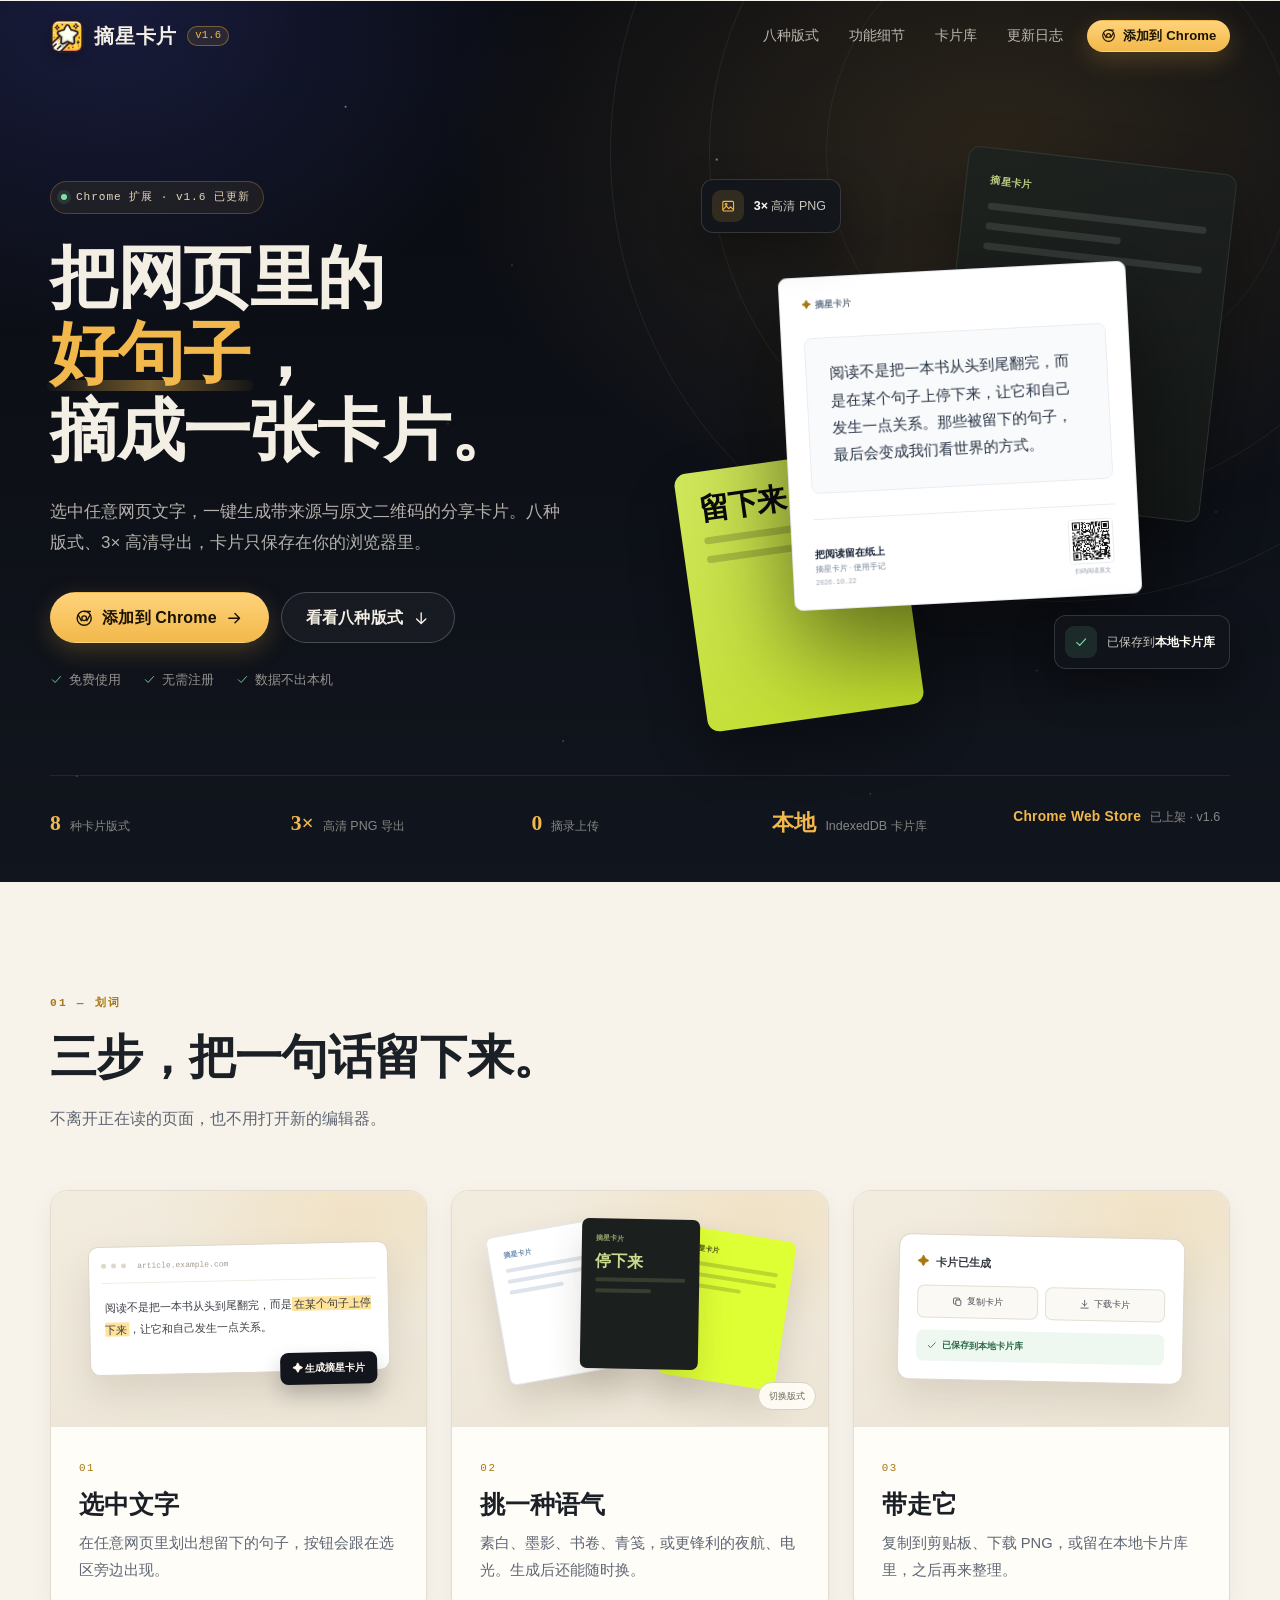
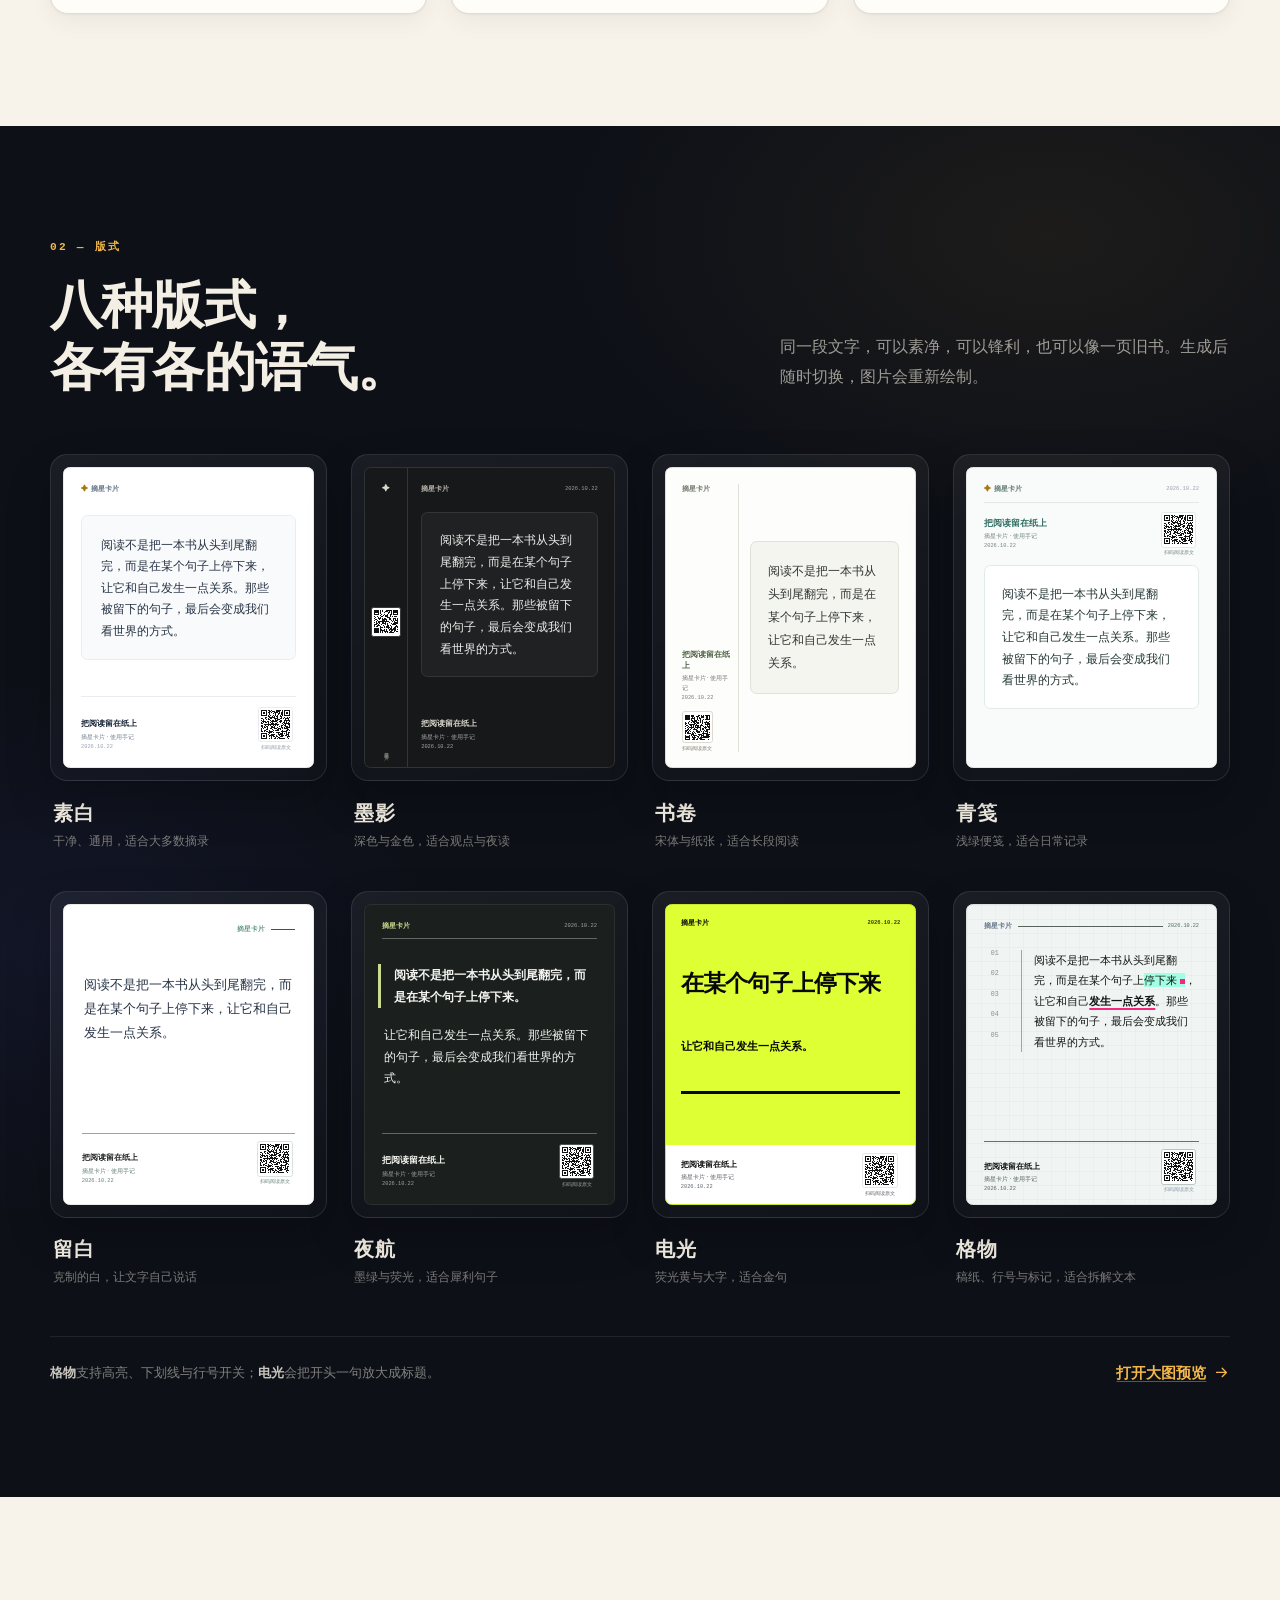
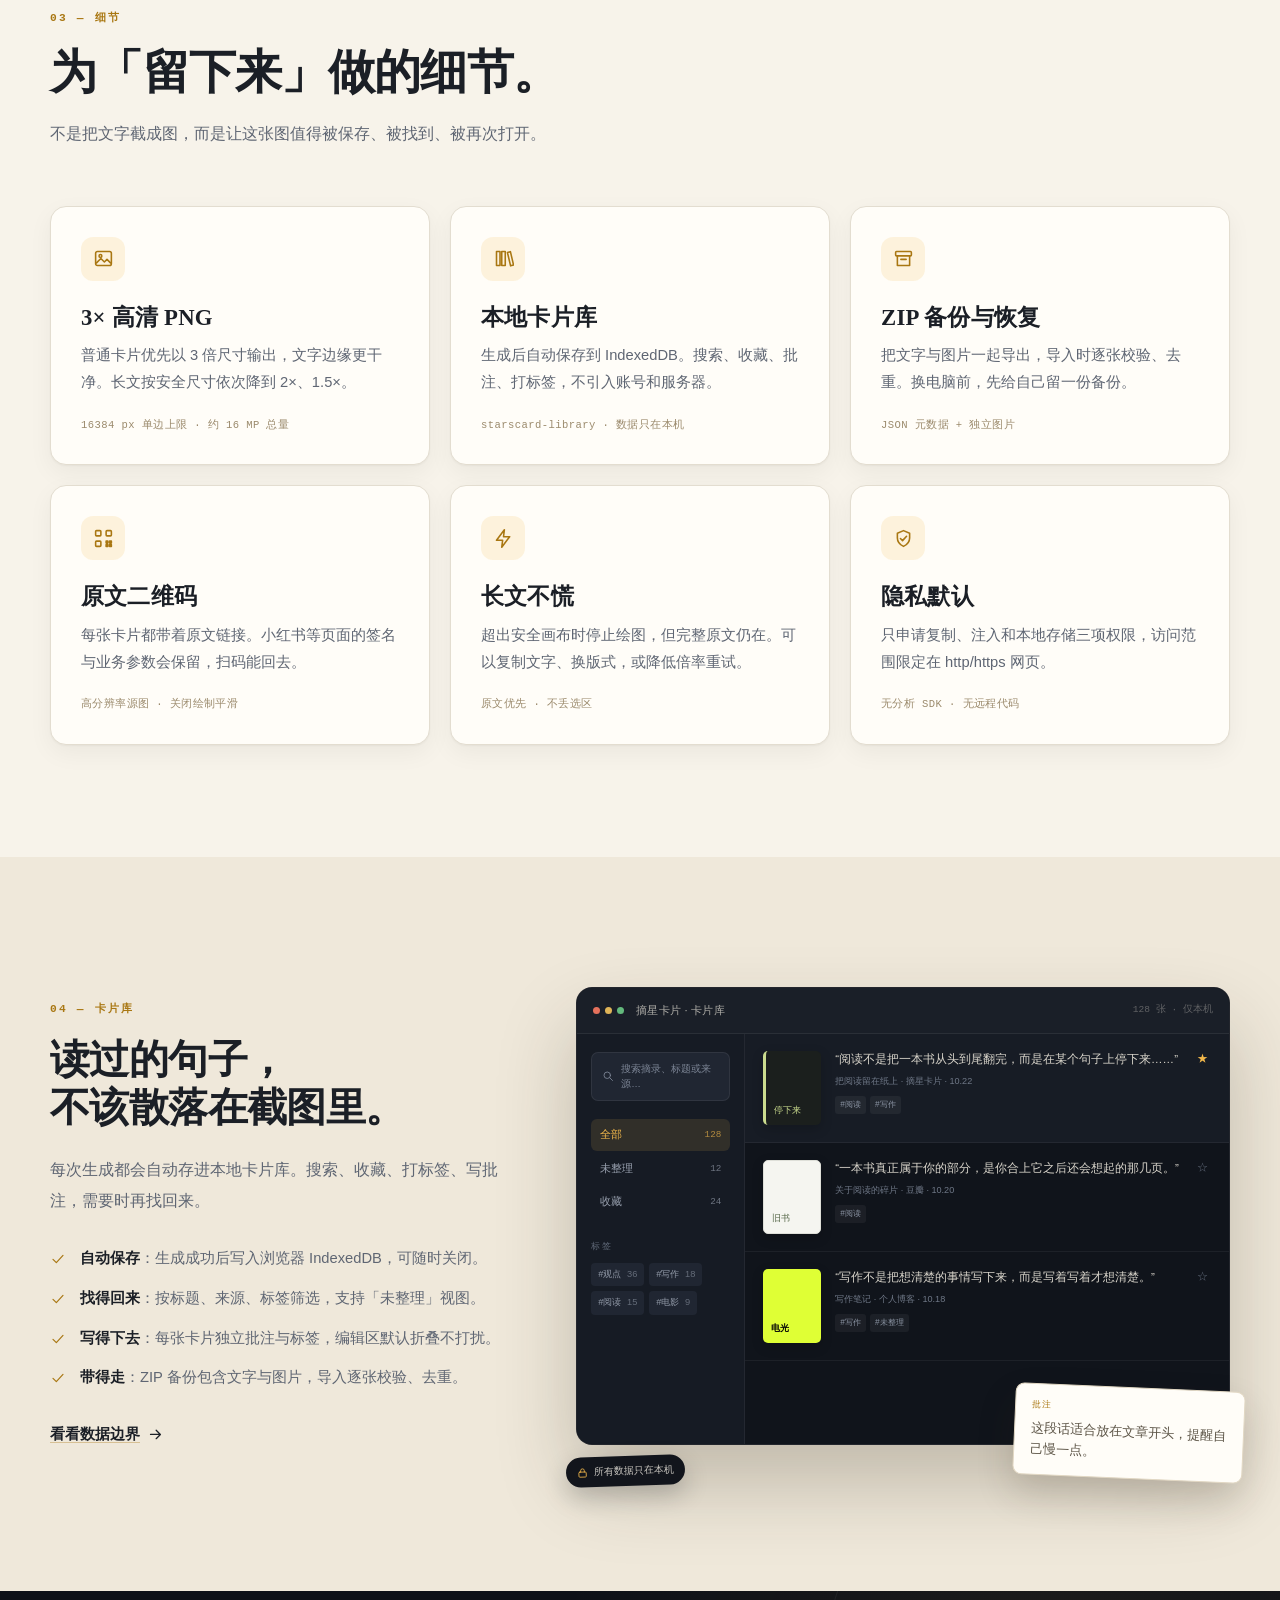
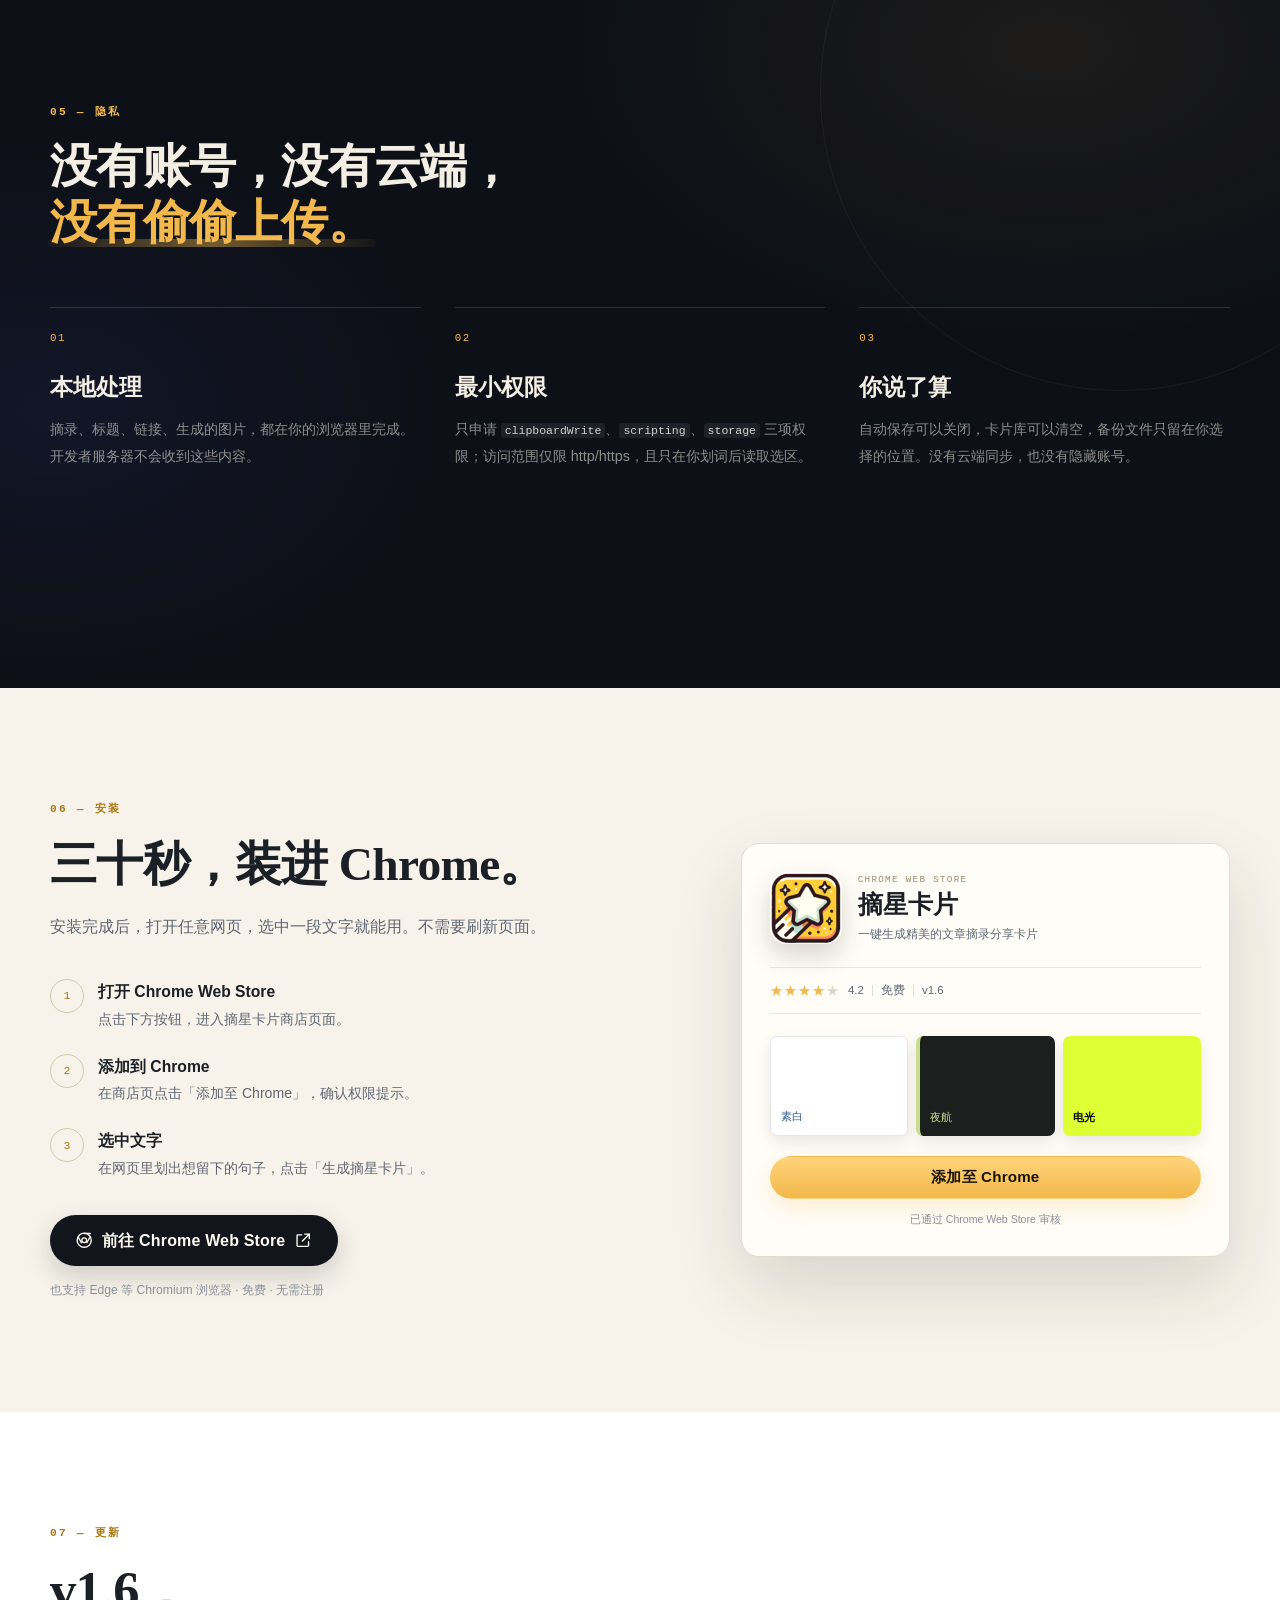
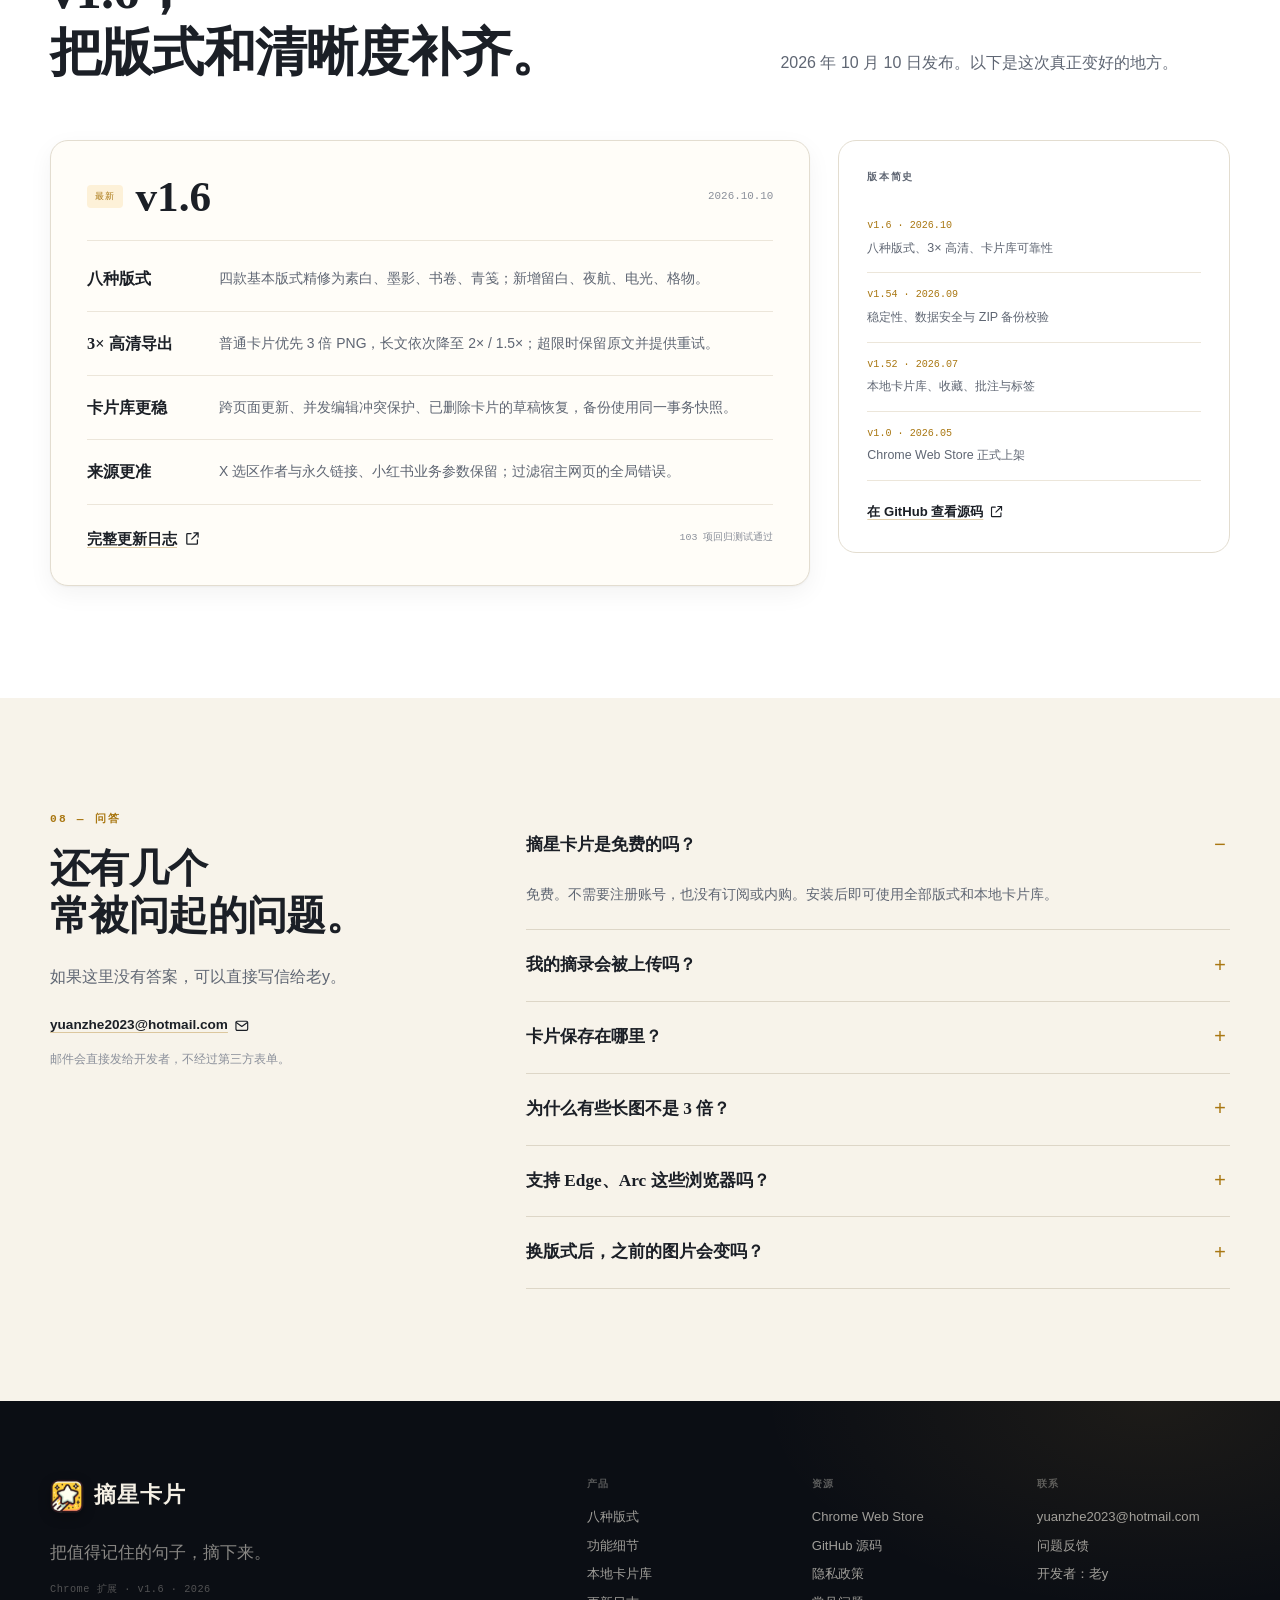
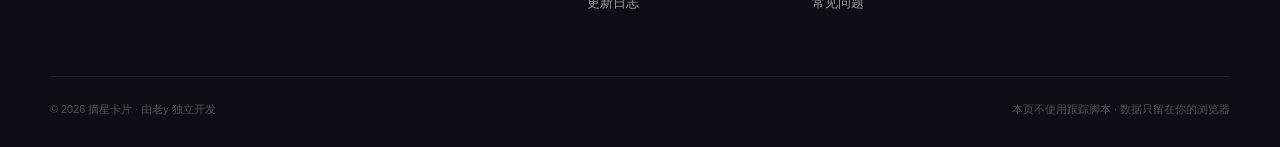
==== commit e4223281: "Clarify content script privacy wording" ====
--- a/index.html
+++ b/index.html
@@ -416,7 +416,7 @@
                     <article class="privacy-item" data-reveal>
                         <span class="privacy-item__num">02</span>
                         <h3>最小权限</h3>
-                        <p>只申请 <code>clipboardWrite</code>、<code>scripting</code>、<code>storage</code> 三项权限；网页访问范围仅限 http/https。</p>
+                        <p>只申请 <code>clipboardWrite</code>、<code>scripting</code>、<code>storage</code> 三项权限；访问范围仅限 http/https，且只在你划词后读取选区。</p>
                     </article>
                     <article class="privacy-item" data-reveal>
                         <span class="privacy-item__num">03</span>
--- a/assets/site.css
+++ b/assets/site.css
@@ -3080,6 +3080,18 @@
         gap: 30px;
     }
 
+    .hero__trust {
+        grid-template-columns: repeat(4, minmax(0, 1fr));
+    }
+
+    .trust-item--wide {
+        grid-column: span 2;
+    }
+
+    .ghost-card--signal {
+        display: none;
+    }
+
     .hero__stage {
         height: 570px;
     }
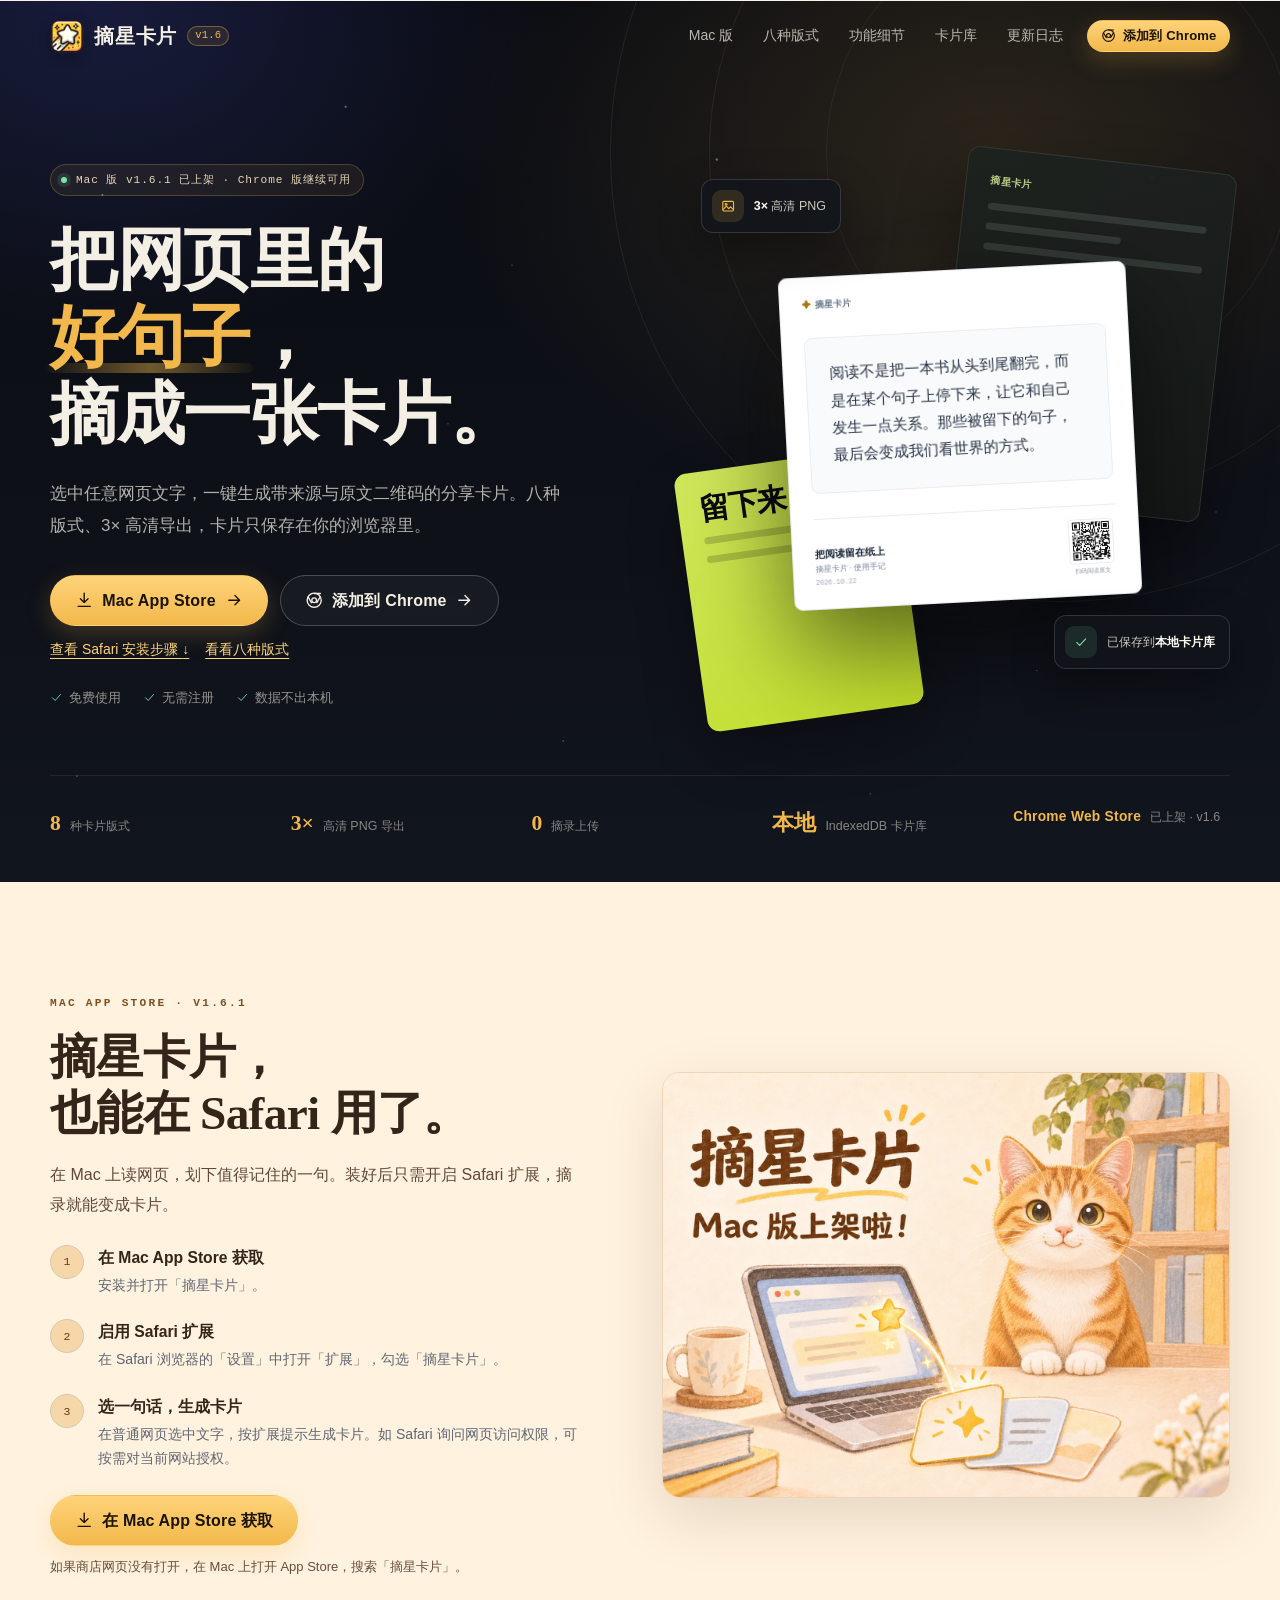
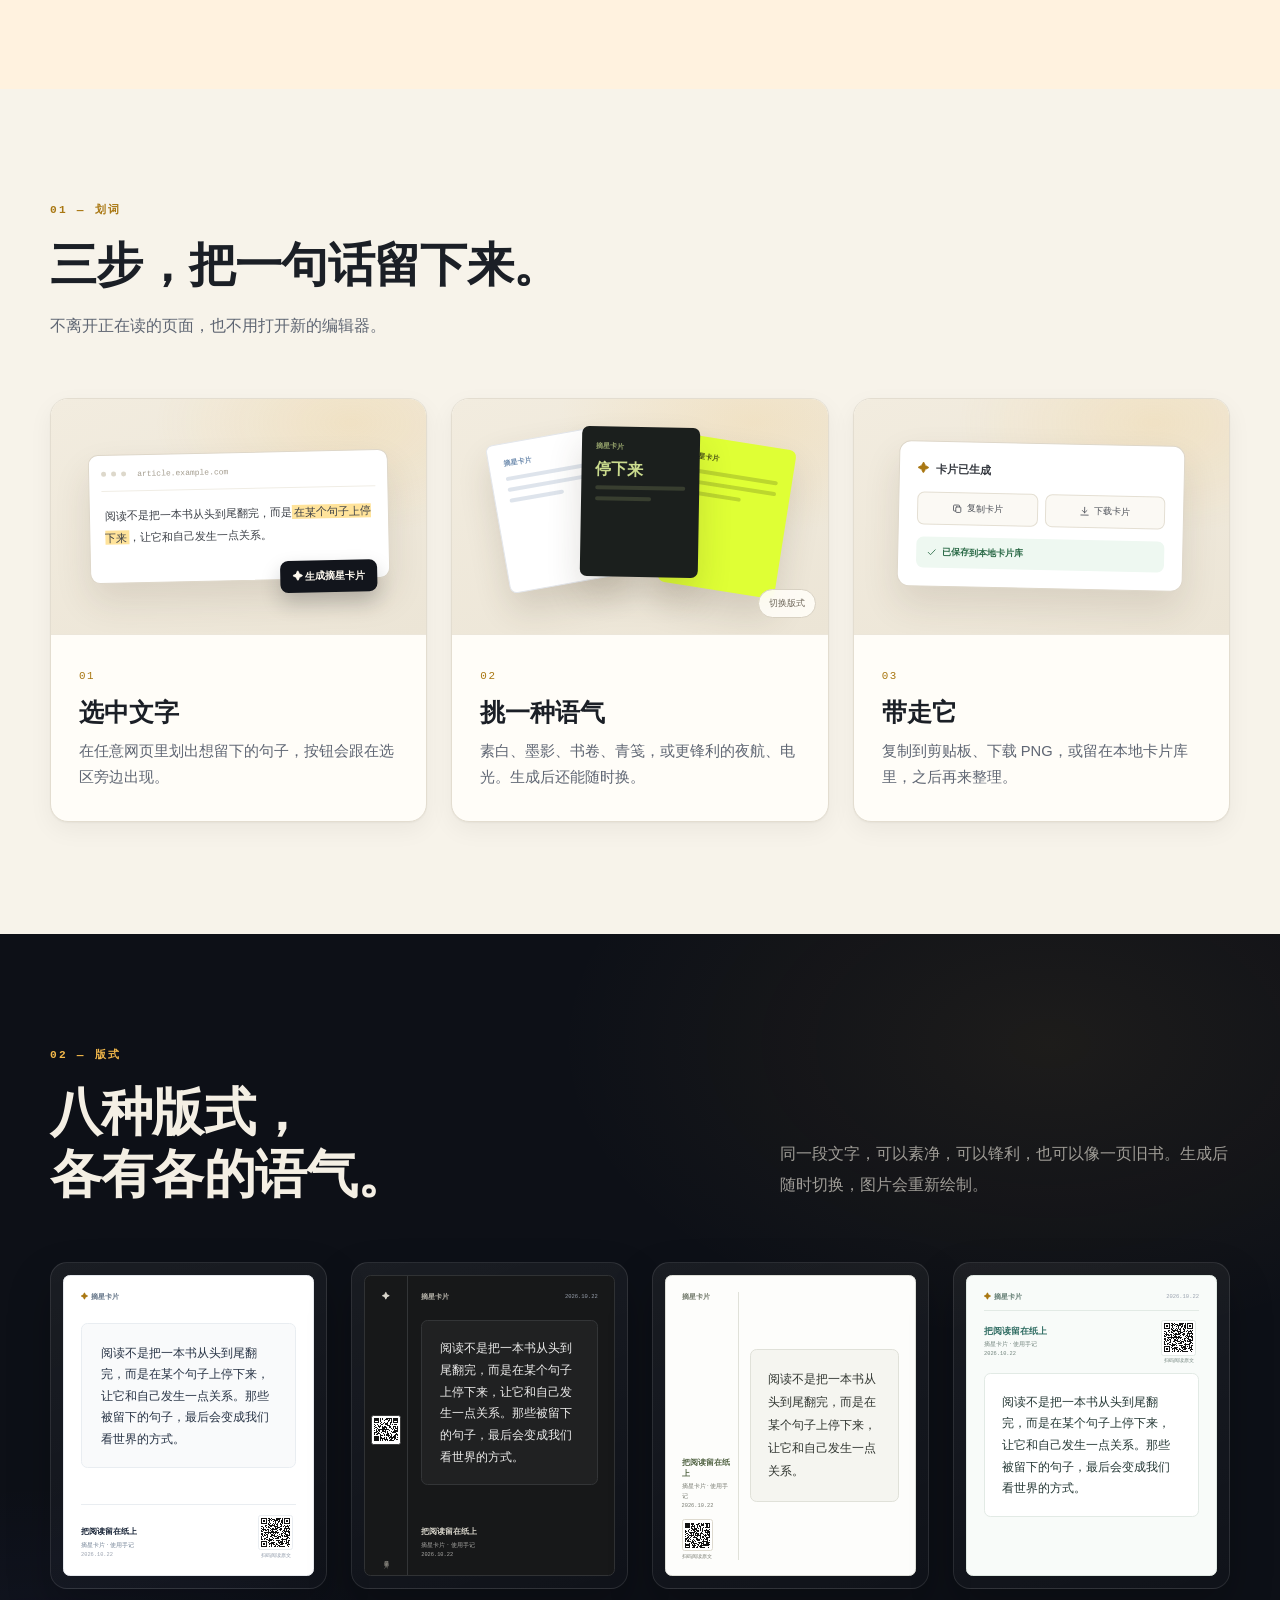
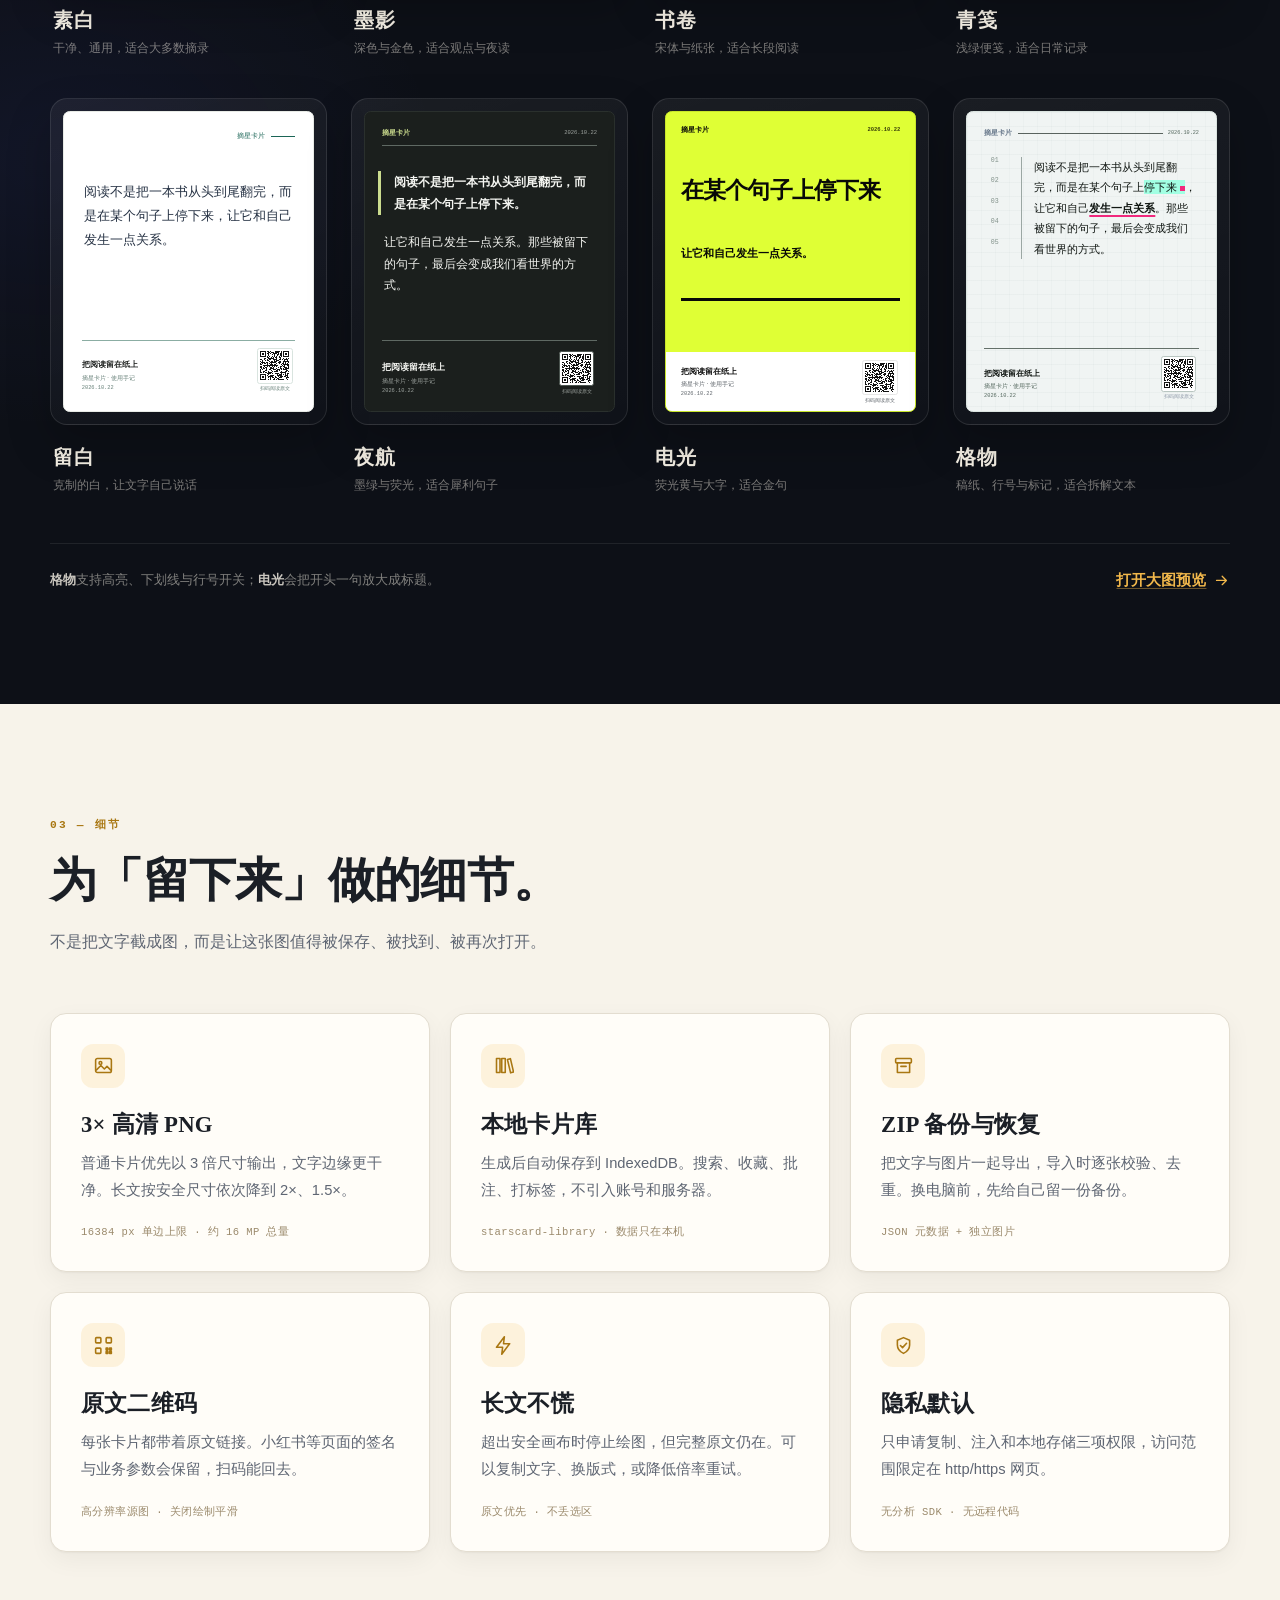
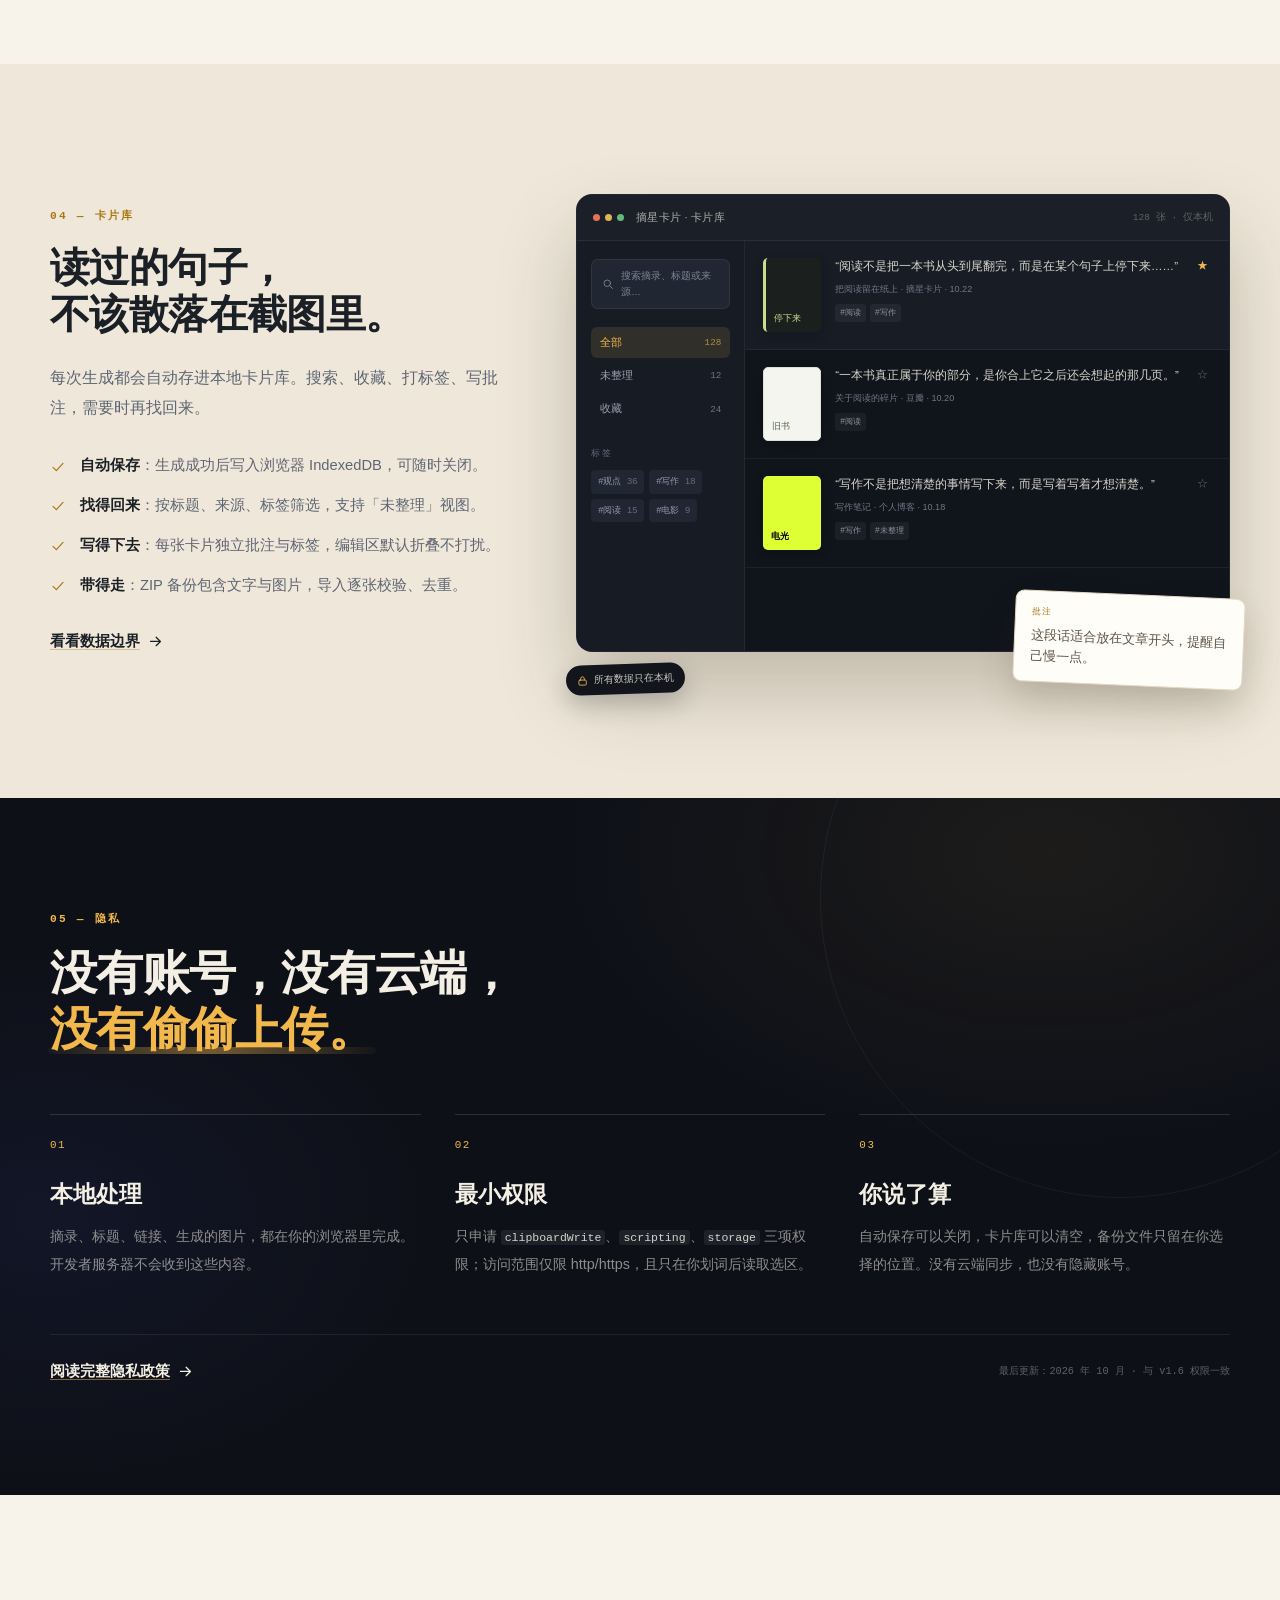
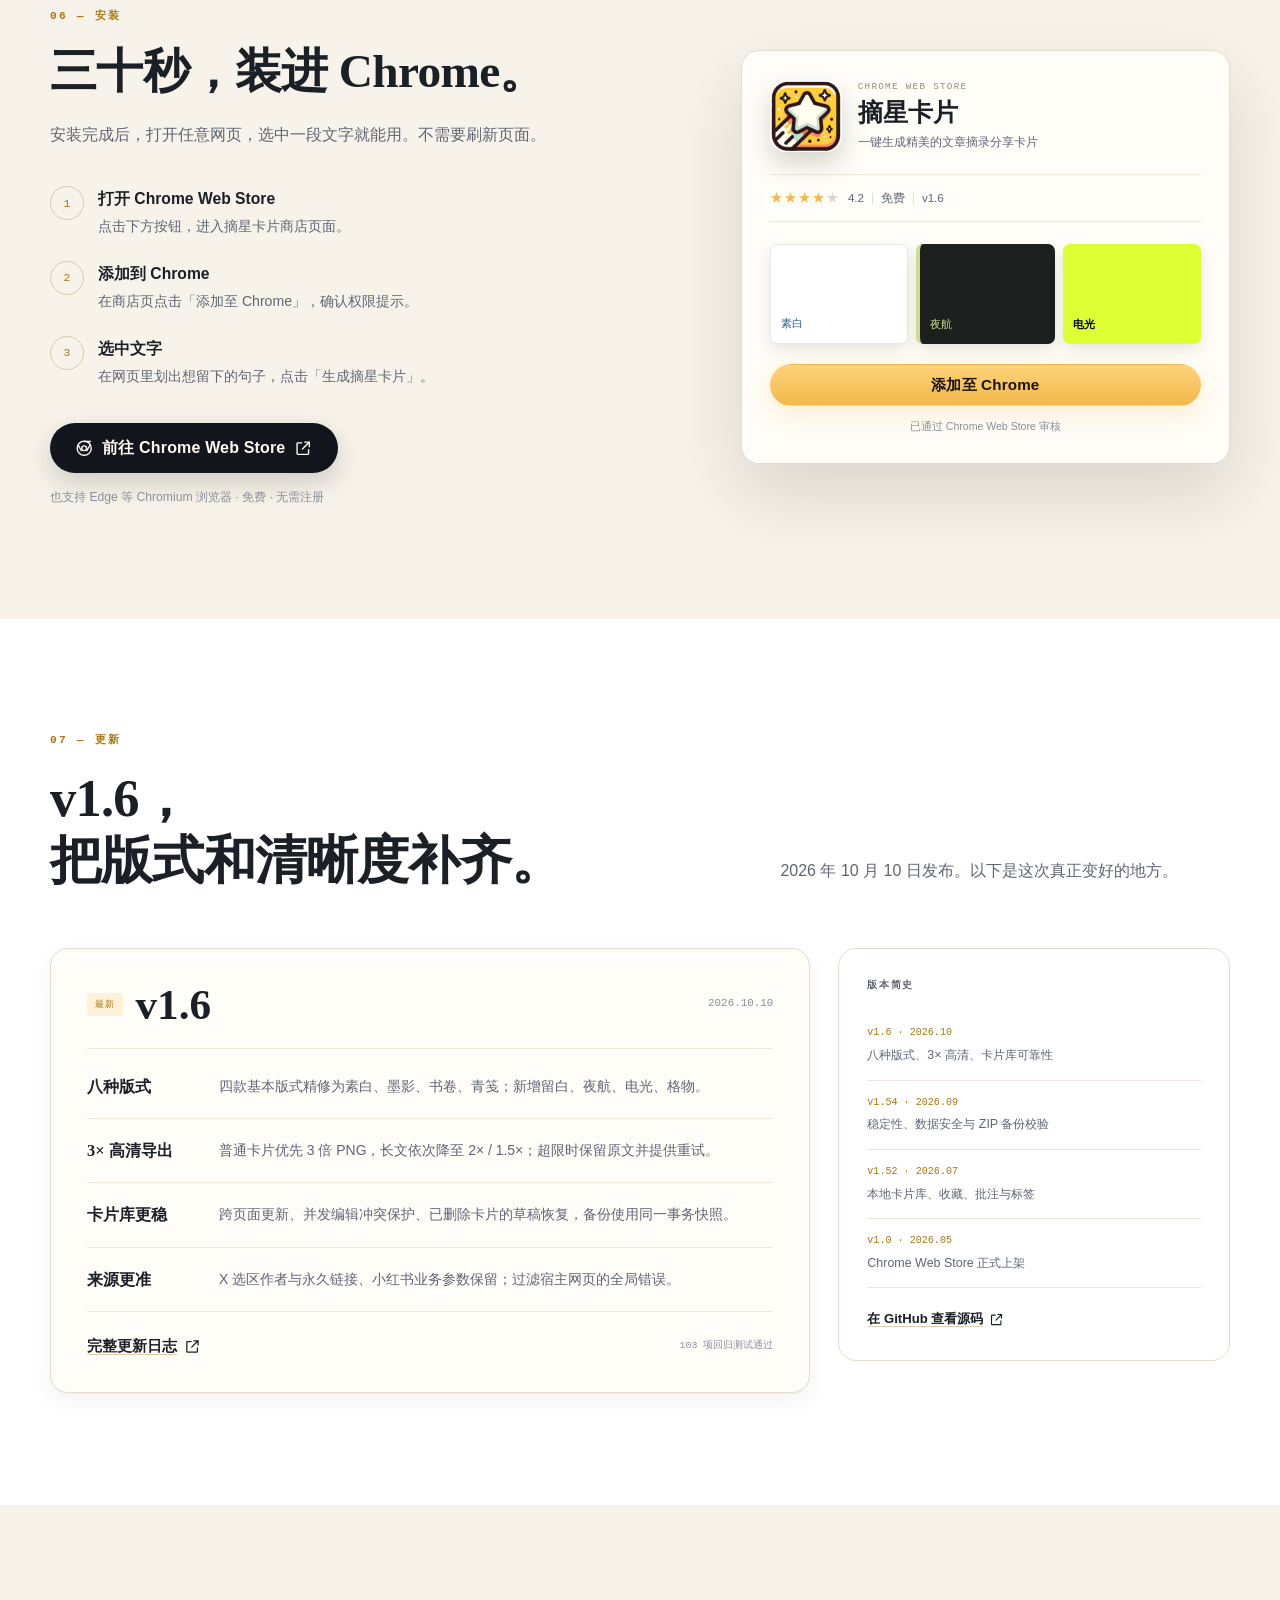
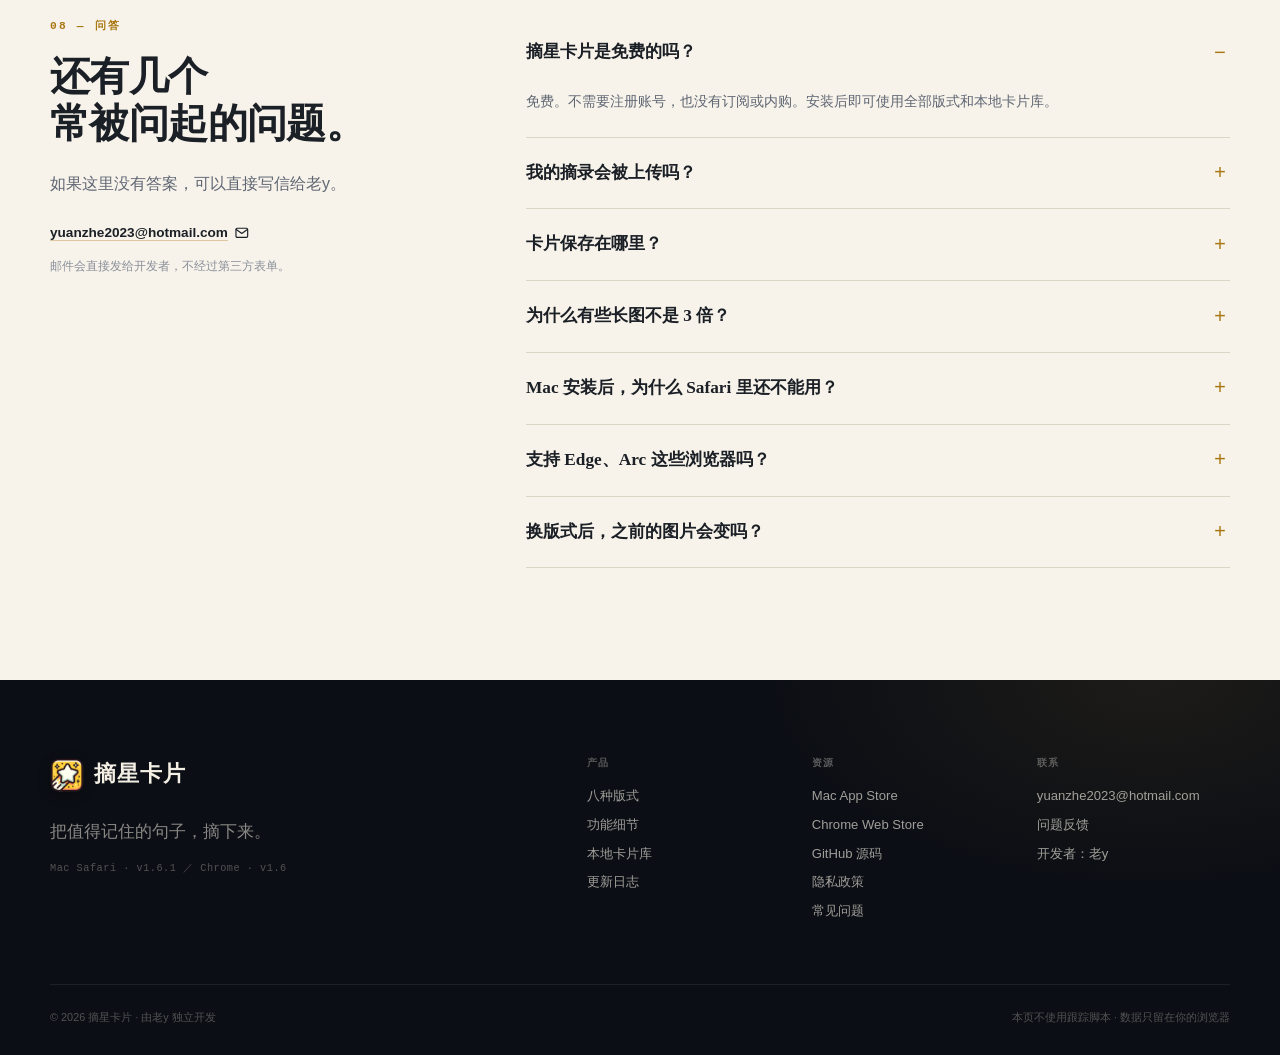
==== commit b55f6fda: "Show the Starcard Mac App Store release and Safari setup" ====
--- a/index.html
+++ b/index.html
@@ -4,7 +4,7 @@
     <meta charset="UTF-8">
     <meta name="viewport" content="width=device-width, initial-scale=1.0">
     <title>摘星卡片 · 把网页里的好句子，摘成一张卡片</title>
-    <meta name="description" content="摘星卡片是一款 Chrome 扩展：选中网页文字，一键生成带来源与原文二维码的分享卡片。八种版式、3× 高清导出、本地卡片库，数据只留在浏览器。">
+    <meta name="description" content="摘星卡片支持 Mac 上的 Safari 与 Chrome：选中网页文字，一键生成带来源与原文二维码的分享卡片。八种版式、3× 高清导出、本地卡片库，数据只留在浏览器。">
     <meta name="theme-color" content="#0d1017">
     <link rel="canonical" href="https://starcard.foxlaoy.com/">
     <link rel="icon" type="image/png" href="assets/icon48.png">
@@ -19,7 +19,7 @@
     <meta property="og:image" content="https://starcard.foxlaoy.com/assets/og-cover.png">
     <meta name="twitter:card" content="summary_large_image">
 
-    <link rel="stylesheet" href="assets/site.css">
+    <link rel="stylesheet" href="assets/site.css?v=mac-1.6.1">
     <script>document.documentElement.classList.add('js');</script>
     <script type="application/ld+json">
     {
@@ -73,6 +73,7 @@
             </a>
 
             <nav class="nav" aria-label="主导航">
+                <a href="#mac">Mac 版</a>
                 <a href="#layouts">八种版式</a>
                 <a href="#features">功能细节</a>
                 <a href="#library">卡片库</a>
@@ -90,6 +91,7 @@
             </div>
         </div>
         <nav class="mobile-nav" id="mobileNav" aria-label="移动导航" hidden>
+            <a href="#mac">Mac 版</a>
             <a href="#layouts">八种版式</a>
             <a href="#features">功能细节</a>
             <a href="#library">卡片库</a>
@@ -108,20 +110,22 @@
 
             <div class="container hero__grid">
                 <div class="hero__copy">
-                    <p class="eyebrow"><span class="eyebrow__dot"></span> Chrome 扩展 · v1.6 已更新</p>
+                    <p class="eyebrow"><span class="eyebrow__dot"></span> Mac 版 v1.6.1 已上架 · Chrome 版继续可用</p>
                     <h1 id="heroTitle">把网页里的<br><span class="hl">好句子</span>，<br>摘成一张卡片。</h1>
                     <p class="hero__lead">选中任意网页文字，一键生成带来源与原文二维码的分享卡片。八种版式、3× 高清导出，卡片只保存在你的浏览器里。</p>
                     <div class="hero__actions">
-                        <a class="btn btn--gold btn--lg" href="https://chromewebstore.google.com/detail/%E6%91%98%E6%98%9F%E5%8D%A1%E7%89%87/begimcgdknolpegbnajppnilboonmfgf" target="_blank" rel="noopener">
+                        <a class="btn btn--gold btn--lg" href="https://apps.apple.com/cn/app/id6827067557?mt=12">
+                            <svg class="icon" aria-hidden="true"><use href="#i-download"/></svg>
+                            Mac App Store
+                            <svg class="icon icon--arrow" aria-hidden="true"><use href="#i-arrow"/></svg>
+                        </a>
+                        <a class="btn btn--ghost btn--lg" href="https://chromewebstore.google.com/detail/%E6%91%98%E6%98%9F%E5%8D%A1%E7%89%87/begimcgdknolpegbnajppnilboonmfgf" target="_blank" rel="noopener">
                             <svg class="icon" aria-hidden="true"><use href="#i-chrome"/></svg>
                             添加到 Chrome
                             <svg class="icon icon--arrow" aria-hidden="true"><use href="#i-arrow"/></svg>
                         </a>
-                        <a class="btn btn--ghost btn--lg" href="#layouts">
-                            看看八种版式
-                            <svg class="icon" aria-hidden="true"><use href="#i-down"/></svg>
-                        </a>
-                    </div>
+                    </div>
+                    <p class="hero__setup"><a href="#mac">查看 Safari 安装步骤 <span aria-hidden="true">↓</span></a><a href="#layouts">看看八种版式</a></p>
                     <ul class="hero__notes">
                         <li><svg class="icon" aria-hidden="true"><use href="#i-check"/></svg>免费使用</li>
                         <li><svg class="icon" aria-hidden="true"><use href="#i-check"/></svg>无需注册</li>
@@ -183,6 +187,28 @@
                 <div class="trust-item"><strong>0</strong><span>摘录上传</span></div>
                 <div class="trust-item"><strong>本地</strong><span>IndexedDB 卡片库</span></div>
                 <div class="trust-item trust-item--wide"><strong>Chrome Web Store</strong><span>已上架 · v1.6</span></div>
+            </div>
+        </section>
+
+        <section class="section mac-launch" id="mac" aria-labelledby="macTitle">
+            <div class="container mac-launch__grid">
+                <div class="mac-launch__copy">
+                    <p class="kicker">Mac App Store · v1.6.1</p>
+                    <h2 id="macTitle">摘星卡片，<br>也能在 Safari 用了。</h2>
+                    <p class="section-lead">在 Mac 上读网页，划下值得记住的一句。装好后只需开启 Safari 扩展，摘录就能变成卡片。</p>
+                    <ol class="install-steps mac-launch__steps">
+                        <li><span>1</span><div><strong>在 Mac App Store 获取</strong><p>安装并打开「摘星卡片」。</p></div></li>
+                        <li><span>2</span><div><strong>启用 Safari 扩展</strong><p>在 Safari 浏览器的「设置」中打开「扩展」，勾选「摘星卡片」。</p></div></li>
+                        <li><span>3</span><div><strong>选一句话，生成卡片</strong><p>在普通网页选中文字，按扩展提示生成卡片。如 Safari 询问网页访问权限，可按需对当前网站授权。</p></div></li>
+                    </ol>
+                    <a class="btn btn--gold btn--lg" href="https://apps.apple.com/cn/app/id6827067557?mt=12">
+                        <svg class="icon" aria-hidden="true"><use href="#i-download"/></svg> 在 Mac App Store 获取
+                    </a>
+                    <p class="mac-launch__fallback">如果商店网页没有打开，在 Mac 上打开 App Store，搜索「摘星卡片」。</p>
+                </div>
+                <figure class="mac-launch__figure">
+                    <img src="assets/mac-launch-poster-v161.webp" width="1448" height="1086" loading="lazy" decoding="async" alt="橘白猫坐在书桌旁，桌上是显示摘星卡片的笔记本电脑；海报文字：摘星卡片，Mac 版上架啦！">
+                </figure>
             </div>
         </section>
 
@@ -552,6 +578,10 @@
                         <p>浏览器画布有尺寸上限。普通卡片会优先用 3 倍；长文依次尝试 2 倍、1.5 倍。仍超出安全尺寸时会停止绘图，但完整原文会保留，可以复制文字或换版式重试。</p>
                     </details>
                     <details>
+                        <summary>Mac 安装后，为什么 Safari 里还不能用？</summary>
+                        <p>安装后还需要在 Safari 浏览器「设置 → 扩展」勾选「摘星卡片」。如果当前网站没有授权，Safari 可能在首次使用时询问你。详见 <a href="#mac">Mac 安装步骤</a>。</p>
+                    </details>
+                    <details>
                         <summary>支持 Edge、Arc 这些浏览器吗？</summary>
                         <p>支持基于 Chromium 的浏览器，包括 Edge、Arc、Brave 等。安装方式与 Chrome 相同，在对应浏览器的扩展商店中安装或加载 Chrome Web Store 版本。</p>
                     </details>
@@ -572,7 +602,7 @@
                     <span class="brand__name">摘星卡片</span>
                 </a>
                 <p>把值得记住的句子，摘下来。</p>
-                <span class="footer-version">Chrome 扩展 · v1.6 · 2026</span>
+                <span class="footer-version">Mac Safari · v1.6.1 ／ Chrome · v1.6</span>
             </div>
 
             <div class="footer-cols">
@@ -585,6 +615,7 @@
                 </div>
                 <div>
                     <h4>资源</h4>
+                    <a href="https://apps.apple.com/cn/app/id6827067557?mt=12">Mac App Store</a>
                     <a href="https://chromewebstore.google.com/detail/%E6%91%98%E6%98%9F%E5%8D%A1%E7%89%87/begimcgdknolpegbnajppnilboonmfgf" target="_blank" rel="noopener">Chrome Web Store</a>
                     <a href="https://github.com/foxmuldery/starscard" target="_blank" rel="noopener">GitHub 源码</a>
                     <a href="privacy.html">隐私政策</a>
--- a/assets/site.css
+++ b/assets/site.css
@@ -3698,3 +3698,20 @@
         transform: translate(-50%, -50%) rotate(-3deg);
     }
 }
+
+/* Mac launch: additive to the existing Chrome and layout demos. */
+.hero__setup { display: flex; flex-wrap: wrap; gap: 4px 16px; margin: 12px 0 0; font-size: 14px; }
+.hero__setup a { color: var(--gold-2); text-decoration: underline; text-underline-offset: 4px; }
+.mac-launch { background: #fff2df; color: #352419; }
+.mac-launch__grid { display: grid; grid-template-columns: minmax(0, 1fr) minmax(0, 1.06fr); align-items: center; gap: clamp(28px, 6vw, 88px); }
+.mac-launch .kicker { color: #805021; }
+.mac-launch h2 { margin: 0 0 18px; }
+.mac-launch__copy .section-lead { color: #61483a; }
+.mac-launch__steps { margin: 24px 0; }
+.mac-launch__steps li > span { background: #f5d7aa; color: #643a13; }
+.mac-launch__figure { margin: 0; }
+.mac-launch__figure img { display: block; width: 100%; height: auto; border: 1px solid #edd6b8; border-radius: 18px; box-shadow: 0 20px 60px rgba(78, 43, 20, .14); }
+.mac-launch__fallback { margin: 10px 0 0; color: #684d3b; font-size: 13px; }
+@media (max-width: 800px) {
+    .mac-launch__grid { grid-template-columns: minmax(0, 1fr); }
+}
